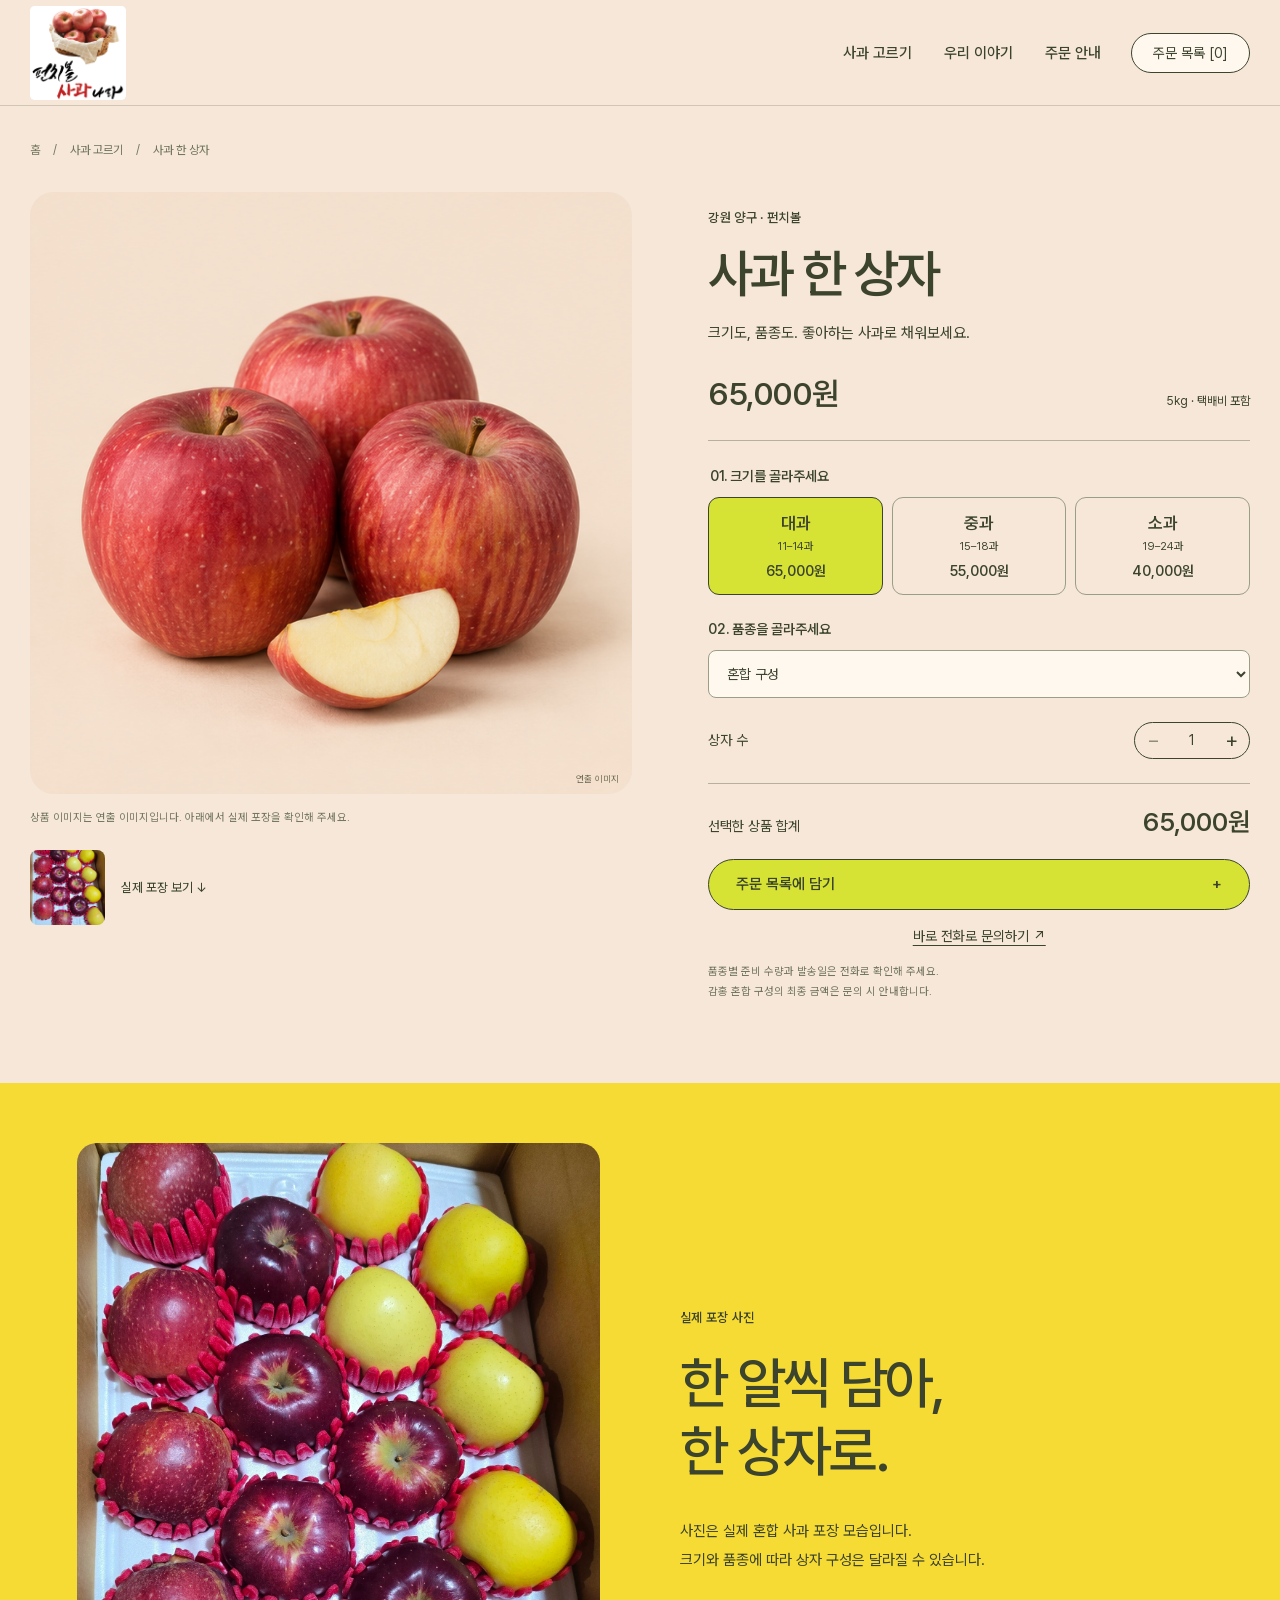
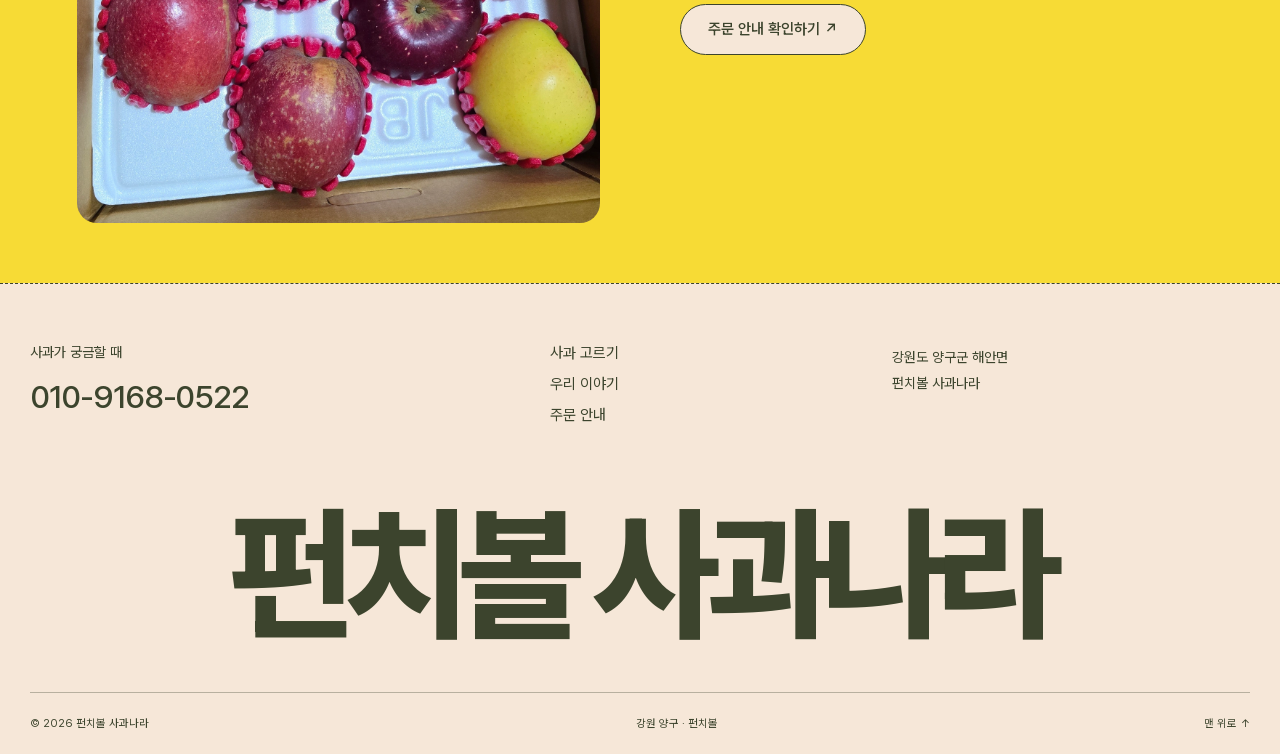
==== product.html @ c26ed7f4 "Build ApplePunch storefront and configure GitHub Pages" ====
<!doctype html><html lang="ko"><head><meta charset="utf-8"><meta name="viewport" content="width=device-width,initial-scale=1"><meta name="theme-color" content="#f6e7d8"><meta name="description" content="강원 양구 펀치볼 사과나라. 취향대로 고르는 사과 한 상자. 크기와 품종을 고르고 전화로 주문 문의하세요."><title>사과 한 상자 고르기 — 펀치볼 사과나라</title><link rel="preload" href="assets/PretendardVariable.woff2" as="font" type="font/woff2" crossorigin><link rel="stylesheet" href="styles.css"><script src="app.js" defer></script></head><body class="product-page" id="top"><a class="skip-link" href="#main">본문으로 이동</a><header class="site-header"><a class="brand" href="index.html" aria-label="펀치볼 사과나라 홈"><span class="brand-crop"><img src="assets/brand-logo.png" alt="펀치볼 사과나라" width="198" height="194"></span></a><nav aria-label="주 메뉴"><a href="index.html#products">사과 고르기</a><a href="index.html#story">우리 이야기</a><a href="index.html#faq">주문 안내</a></nav><button class="basket-button" data-open-cart>주문 목록 <span data-cart-count>[0]</span></button><button class="menu-button" aria-label="메뉴 열기" aria-expanded="false" aria-controls="mobile-nav">메뉴</button></header><nav class="mobile-nav" id="mobile-nav" aria-label="모바일 메뉴" hidden><a href="index.html#products">사과 고르기</a><a href="index.html#story">우리 이야기</a><a href="index.html#faq">주문 안내</a></nav><main id="main"><div class="breadcrumb"><a href="index.html">홈</a><span>/</span><a href="index.html#products">사과 고르기</a><span>/</span><span>사과 한 상자</span></div><section class="product-detail"><div class="detail-media"><div class="detail-visual"><div class="apple-sprite large" data-detail-sprite></div><span class="image-note">연출 이미지</span></div><p>상품 이미지는 연출 이미지입니다. 아래에서 실제 포장을 확인해 주세요.</p><a class="pack-preview" href="#packing"><img src="assets/real-apple-box.webp" alt="실제 포장 보기" width="1440" height="2560"><span>실제 포장 보기 ↓</span></a></div><div class="detail-copy"><p class="eyebrow">강원 양구 · 펀치볼</p><h1>사과 한 상자</h1><p class="detail-subtitle">크기도, 품종도. 좋아하는 사과로 채워보세요.</p><div class="detail-price"><strong data-product-price>65,000원</strong><span>5kg · 택배비 포함</span></div><form id="product-form"><fieldset><legend>01. 크기를 골라주세요</legend><div class="size-options"><label class="size-option"><input type="radio" name="size" value="large" checked><span><strong>대과</strong><small>11–14과</small><b>65,000원</b></span></label><label class="size-option"><input type="radio" name="size" value="medium" ><span><strong>중과</strong><small>15–18과</small><b>55,000원</b></span></label><label class="size-option"><input type="radio" name="size" value="small" ><span><strong>소과</strong><small>19–24과</small><b>40,000원</b></span></label></div></fieldset><label class="select-label" for="variety">02. 품종을 골라주세요</label><select id="variety" name="variety"><option value="혼합">혼합 구성</option><option value="부사">부사</option><option value="엔부">엔부</option><option value="시나노골드">시나노골드</option><option value="이지플">이지플</option><option value="감홍">감홍 (+10,000원)</option></select><div class="quantity-line"><label for="quantity">상자 수</label><div class="quantity-control"><button type="button" data-quantity="-1" aria-label="한 상자 줄이기">−</button><input id="quantity" name="quantity" type="number" min="1" max="99" value="1" inputmode="numeric"><button type="button" data-quantity="1" aria-label="한 상자 늘리기">+</button></div></div><div class="selection-total"><span>선택한 상품 합계</span><strong data-selection-total>65,000원</strong></div><button class="pill primary add-button" type="submit">주문 목록에 담기 <span aria-hidden="true">+</span></button><a class="direct-call" href="tel:01091680522">바로 전화로 문의하기 ↗</a><p class="detail-notice">품종별 준비 수량과 발송일은 전화로 확인해 주세요.<br>감홍 혼합 구성의 최종 금액은 문의 시 안내합니다.</p></form></div></section><section class="packing-section" id="packing"><img src="assets/real-apple-box.webp" alt="완충재로 개별 포장된 실제 사과 혼합 상자" loading="lazy" width="1440" height="2560"><div><p class="eyebrow">실제 포장 사진</p><h2>한 알씩 담아,<br>한 상자로.</h2><p>사진은 실제 혼합 사과 포장 모습입니다.<br>크기와 품종에 따라 상자 구성은 달라질 수 있습니다.</p><a class="pill cream" href="index.html#faq">주문 안내 확인하기 ↗</a></div></section></main><footer class="footer"><div class="footer-top"><div><p class="footer-label">사과가 궁금할 때</p><a class="footer-phone" href="tel:01091680522">010-9168-0522</a></div><div class="footer-links"><a href="index.html#products">사과 고르기</a><a href="index.html#story">우리 이야기</a><a href="index.html#faq">주문 안내</a></div><div class="footer-location">강원도 양구군 해안면<br>펀치볼 사과나라</div></div><div class="footer-wordmark" aria-hidden="true">펀치볼 사과나라</div><div class="footer-bottom"><span>© 2026 펀치볼 사과나라</span><span>강원 양구 · 펀치볼</span><a href="#top">맨 위로 ↑</a></div></footer><dialog class="cart-dialog" aria-labelledby="cart-title"><div class="cart-shell"><div class="cart-heading"><h2 id="cart-title">고른 사과</h2><button class="icon-button" data-close-cart aria-label="주문 목록 닫기">×</button></div><p class="cart-intro">원하는 구성을 담고, 전화로 문의해 주세요.</p><div class="cart-items" data-cart-items></div><div class="cart-bottom"><div class="cart-total"><span>상품 합계</span><strong data-cart-total>0원</strong></div><p class="cart-shipping">5kg 한 상자 기준 · 택배비 포함</p><button class="pill secondary" data-copy-order>선택한 구성 복사</button><a class="pill primary" href="tel:01091680522">전화로 주문 문의</a><p class="cart-disclaimer">결제 전 주문 구성과 발송일을 전화로 확인해 주세요.</p></div></div></dialog><div class="toast" role="status" aria-live="polite"></div></body></html>
---- styles.css ----
@font-face{font-family:Pretendard;src:url("assets/PretendardVariable.woff2") format("woff2");font-weight:100 900;font-display:swap}
:root{--cream:#f6e7d8;--paper:#fff8ef;--ink:#3c442d;--lime:#d6e334;--yellow:#f7db35;--red:#b92f25;--line:#a5a08b;--edge:30px}
*{box-sizing:border-box}html{scroll-behavior:smooth;scroll-padding-top:120px}body{margin:0;background:var(--cream);color:var(--ink);font-family:Pretendard,sans-serif;-webkit-font-smoothing:antialiased}body:has(dialog[open]){overflow:hidden}a{color:inherit;text-decoration:none}button,input,select{font:inherit;color:inherit}button,a,input,select,summary{-webkit-tap-highlight-color:transparent}button{cursor:pointer}button:disabled{cursor:default;opacity:.55}img{max-width:100%;display:block}button{background:none}h1,h2,h3,p{margin:0}a:focus-visible,button:focus-visible,summary:focus-visible,input:focus-visible,select:focus-visible{outline:3px solid var(--red);outline-offset:5px}section[id],div[id]{scroll-margin-top:110px}::selection{background:var(--lime);color:var(--ink)}.skip-link{position:fixed;top:-100px;left:20px;background:var(--cream);padding:14px;z-index:100}.skip-link:focus{top:10px}
.site-header{position:fixed;inset:0 0 auto;z-index:30;height:106px;padding:6px var(--edge);display:flex;gap:30px;align-items:center;transition:background .25s,color .25s,border-color .25s;color:var(--paper);border-bottom:1px solid transparent}.site-header.scrolled,.product-page .site-header{background:var(--cream);color:var(--ink);border-bottom-color:#3c442d33}.brand{display:block;flex-shrink:0;width:96px;height:94px;overflow:hidden;background:white;border-radius:5px}.brand-crop{position:relative;display:block;width:99px;height:97px;transform:scale(.97);transform-origin:top left;overflow:hidden}.brand-crop img{position:absolute;width:99px;height:97px;max-width:none;left:0;top:0}.site-header nav{display:flex;gap:32px;margin-left:auto;font-size:15px;font-weight:500}.site-header nav a{padding:12px 0}.site-header nav a:hover{text-decoration:underline;text-underline-offset:6px}.basket-button{border:1px solid currentColor;border-radius:40px;background:var(--paper);color:var(--ink);padding:11px 21px;font-size:14px;white-space:nowrap}.basket-button:hover{background:var(--lime)}.menu-button{display:none}.mobile-nav[hidden]{display:none}.mobile-nav{position:fixed;z-index:29;top:82px;left:0;right:0;background:var(--cream);padding:22px 20px;border-bottom:1px solid var(--ink)}.mobile-nav a{display:block;padding:13px 0;font-size:18px}
.hero{height:100svh;min-height:720px;max-height:1200px;position:relative;isolation:isolate;background:#47382b;color:var(--paper)}.hero-image{position:absolute;inset:0;width:100%;height:100%;object-fit:cover;object-position:center}.hero-shade{position:absolute;inset:0;background:linear-gradient(90deg,rgba(0,0,0,.24),transparent 70%),linear-gradient(0deg,rgba(0,0,0,.40),transparent 65%)}.hero-content{position:absolute;left:var(--edge);bottom:75px;width:min(760px,calc(100% - 60px))}.hero h1{font-size:clamp(48px,5.15vw,82px);font-weight:500;letter-spacing:-.055em;line-height:1.17;margin-bottom:32px}.pill{display:flex;align-items:center;justify-content:center;gap:30px;min-height:51px;padding:14px 27px;border:1px solid var(--ink);border-radius:100px;font-size:15px;font-weight:550;line-height:1.4;transition:background .18s,transform .18s}.pill span{margin-left:auto}.pill:hover{transform:translateY(-2px)}.primary{background:var(--lime);color:var(--ink)}.primary:hover{background:#e5ed75}.cream{background:var(--cream);color:var(--ink)}.cream:hover{background:var(--paper)}.secondary{background:transparent}.hero-button{max-width:350px}.scroll-cue{position:absolute;right:32px;bottom:55px;font-size:10px;letter-spacing:.14em;display:grid;gap:12px;text-align:center}.scroll-cue span{font-size:23px}.image-note{position:absolute;right:12px;bottom:10px;font-size:9px;letter-spacing:.03em;opacity:.7}.hero>.image-note{right:30px;bottom:15px}
.origin-band{padding:36px var(--edge);border-bottom:1px dashed var(--ink)}.origin-band p{border-radius:60px;background:var(--paper);text-align:center;min-height:36px;padding:9px 20px;font-size:14px;font-weight:500;display:flex;gap:30px;justify-content:center}.band-divider{color:#969b81}
.feature-section{background:var(--yellow);display:grid;grid-template-columns:1fr 1fr;gap:45px;padding:36px var(--edge);align-items:center;border-bottom:1px dashed var(--ink)}.feature-copy{text-align:center;padding:60px 12px}.eyebrow{font-size:13px;font-weight:550;letter-spacing:.025em;margin-bottom:25px}.feature-copy h2{font-size:clamp(38px,4.7vw,76px);font-weight:500;line-height:1.18;letter-spacing:-.065em;margin-bottom:27px}.feature-copy>p:not(.eyebrow){font-size:16px;line-height:1.8;margin-bottom:28px}.feature-copy .pill{display:inline-flex;min-width:210px}.feature-visual{position:relative;display:block;aspect-ratio:1/1;border:1px dashed var(--ink);border-radius:24px;overflow:hidden;background:#f3e1cd}.apple-sprite{width:100%;height:100%;background-image:url("assets/apple-products.png");background-size:300% 100%;background-repeat:no-repeat}.apple-sprite.large{background-position:left center}.apple-sprite.medium{background-position:center}.apple-sprite.small{background-position:right center}.feature-sticker{position:absolute;top:29px;right:27px;display:grid;place-content:center;border:1px solid var(--ink);border-radius:50%;width:104px;height:104px;font-size:18px;line-height:1.3;text-align:center;background:var(--cream);transform:rotate(12deg)}
.statement{padding:125px 8vw 100px}.statement>.eyebrow{text-align:center;margin-bottom:76px}.statement h2{font-size:clamp(48px,7vw,110px);font-weight:450;letter-spacing:-.065em;line-height:1.3}.statement h2 span{display:block}.statement h2 span:last-child{text-align:right}.statement-notes{display:flex;justify-content:space-evenly;gap:60px;max-width:900px;margin:100px auto 0}.statement-notes p{font-size:16px;line-height:1.8}.statement-notes strong{display:block;font-size:18px;font-weight:600;margin-bottom:12px}
.products-section{padding:30px var(--edge) 80px}.section-intro{text-align:center;margin-bottom:68px}.section-intro h2{font-size:clamp(90px,17vw,280px);letter-spacing:-.085em;font-weight:800;line-height:1.15}.section-intro p{font-size:clamp(20px,3vw,42px);letter-spacing:-.05em;font-weight:450;margin-top:18px}.product-grid{display:grid;grid-template-columns:repeat(3,minmax(0,1fr));gap:28px}.product-image{display:block;position:relative;aspect-ratio:1;border-radius:24px;overflow:hidden;background:#f3e1cd}.product-image .apple-sprite{transition:transform .6s cubic-bezier(.2,.7,.2,1)}.product-image:hover .apple-sprite{transform:scale(1.055)}.product-image-label{position:absolute;top:19px;left:20px;right:20px;display:flex;align-items:center;justify-content:space-between;gap:12px;font-size:14px}.product-image-label>span{border:1px solid var(--ink);border-radius:50%;padding:7px 17px;font-size:12px}.product-image-label strong{font-weight:550}.product-title{display:flex;align-items:center;justify-content:space-between;margin:23px 0 12px;gap:12px}.product-title h3{font-size:28px;font-weight:550;letter-spacing:-.04em}.product-title>span{font-size:14px;white-space:nowrap}.product-description{font-size:15px;margin-bottom:24px;line-height:1.6}.product-footnote{display:flex;justify-content:space-between;gap:20px;font-size:13px;margin-top:35px;padding-top:24px;border-top:1px dashed #3c442d55;line-height:1.7}
.story-section{display:grid;grid-template-columns:1fr 1fr;background:var(--ink);color:var(--cream);min-height:740px}.story-photo{position:relative;min-height:740px;overflow:hidden}.story-photo img{position:absolute;width:100%;height:100%;object-fit:cover;object-position:center}.photo-tag{position:absolute;left:24px;bottom:24px;border-radius:30px;background:var(--paper);color:var(--ink);padding:8px 15px;font-size:11px}.story-copy{padding:70px 5.3vw;display:flex;flex-direction:column;justify-content:center;align-items:flex-start}.story-copy h2,.packing-section h2{font-size:clamp(38px,4.4vw,68px);font-weight:500;line-height:1.2;letter-spacing:-.055em;margin-bottom:32px}.story-copy>p:not(.eyebrow){font-size:16px;line-height:1.85;margin-bottom:23px}.story-copy .pill{margin-top:18px;min-width:260px}
.faq-section{padding:100px 5vw 110px;display:grid;grid-template-columns:1fr 1.3fr;gap:90px}.faq-section h2{font-size:60px;line-height:1.2;font-weight:500;letter-spacing:-.05em;margin-bottom:30px}.text-link{font-size:19px;border-bottom:1px solid;padding-bottom:5px}.faq-list{border-top:1px solid var(--ink)}details{border-bottom:1px solid #3c442d55}summary{cursor:pointer;list-style:none;padding:27px 36px 27px 0;font-size:19px;position:relative;line-height:1.5}summary::-webkit-details-marker{display:none}summary::after{content:"+";position:absolute;right:4px;top:24px;font-size:26px;font-weight:350}details[open] summary::after{content:"−"}details p{font-size:15px;line-height:1.9;max-width:560px;padding:0 35px 27px 0;color:#5f644f}
.footer{border-top:1px dashed var(--ink);padding:60px var(--edge) 0}.footer-top{display:grid;grid-template-columns:1.3fr .8fr 1fr;gap:55px;margin-bottom:70px}.footer-label{font-size:14px;margin-bottom:18px}.footer-phone{font-size:32px;font-weight:500;letter-spacing:-.04em}.footer-links{display:grid;gap:13px;font-size:15px}.footer-location{font-size:14px;line-height:1.9}.footer-wordmark{font-size:clamp(60px,11.4vw,180px);font-weight:800;line-height:1.1;letter-spacing:-.08em;white-space:nowrap;text-align:center;padding-bottom:38px}.footer-bottom{border-top:1px solid #3c442d55;padding:24px 0;display:flex;justify-content:space-between;gap:20px;font-size:11px}
.breadcrumb{margin:143px var(--edge) 0;display:flex;gap:13px;font-size:12px;color:#73775f}.product-detail{display:grid;grid-template-columns:minmax(0,1fr) minmax(0,.9fr);gap:6vw;padding:35px var(--edge) 80px}.detail-visual{position:relative;aspect-ratio:1;border-radius:24px;overflow:hidden}.detail-media>p{font-size:11px;color:#747861;line-height:1.6;margin:15px 0}.pack-preview{display:flex;align-items:center;gap:16px;font-size:13px;margin-top:24px}.pack-preview img{width:75px;height:75px;object-fit:cover;border-radius:8px}.detail-copy{padding-top:18px;max-width:620px}.detail-copy>.eyebrow{margin-bottom:18px}.detail-copy h1{font-size:52px;line-height:1.2;letter-spacing:-.06em;font-weight:550}.detail-subtitle{font-size:15px;margin-top:16px;line-height:1.7}.detail-price{display:flex;align-items:baseline;justify-content:space-between;gap:15px;padding:28px 0 27px;margin-bottom:27px;border-bottom:1px solid #3c442d55}.detail-price strong{font-size:32px;font-weight:550;letter-spacing:-.04em}.detail-price span{font-size:12px}fieldset{padding:0;border:0;margin:0 0 26px}legend,.select-label{display:block;font-size:14px;font-weight:550;margin-bottom:13px}.size-options{display:grid;grid-template-columns:repeat(3,1fr);gap:9px}.size-option{position:relative;cursor:pointer}.size-option input{position:absolute;inset:0;opacity:0;width:100%;height:100%;margin:0;cursor:pointer}.size-option>span{display:flex;flex-direction:column;align-items:center;gap:7px;padding:15px 4px;border:1px solid #9b9e87;border-radius:11px}.size-option input:checked+span{background:var(--lime);border-color:var(--ink)}.size-option input:focus-visible+span{outline:3px solid var(--red);outline-offset:3px}.size-option strong{font-size:17px;font-weight:550}.size-option small{font-size:11px}.size-option b{font-size:14px;font-weight:550;margin-top:3px}select{width:100%;background:var(--paper);border:1px solid #9b9e87;border-radius:8px;min-height:48px;padding:10px 14px;font-size:14px}.quantity-line{display:flex;align-items:center;justify-content:space-between;margin:24px 0;font-size:14px}.quantity-control{display:flex;align-items:center;border:1px solid var(--ink);border-radius:40px;overflow:hidden}.quantity-control button{width:36px;height:35px;border:0;font-size:20px}.quantity-control input{width:42px;background:none;text-align:center;border:0;font-size:14px;appearance:textfield;-moz-appearance:textfield}.quantity-control input::-webkit-inner-spin-button{appearance:none}.selection-total{display:flex;justify-content:space-between;align-items:baseline;font-size:14px;border-top:1px solid #3c442d55;padding:22px 0}.selection-total strong{font-size:26px;font-weight:550}.add-button{width:100%}.direct-call{display:block;text-align:center;font-size:14px;padding:18px 0;text-decoration:underline;text-underline-offset:4px}.detail-notice{font-size:11px;color:#72755f;line-height:1.85}.packing-section{display:grid;grid-template-columns:1fr 1fr;background:var(--yellow);gap:80px;align-items:center;padding:60px 6vw}.packing-section img{max-height:680px;width:100%;object-fit:cover;border-radius:20px}.packing-section p:not(.eyebrow){font-size:15px;line-height:1.9;margin-bottom:30px}.packing-section .pill{display:inline-flex}
.cart-dialog{position:fixed;inset:0 0 0 auto;max-width:min(510px,100%);width:510px;max-height:100dvh;height:100dvh;margin:0;border:0;border-left:1px solid var(--ink);padding:0;background:var(--cream);color:var(--ink)}.cart-dialog::backdrop{background:#151b1a88}.cart-shell{display:flex;flex-direction:column;height:100%;padding:27px}.cart-heading{display:flex;align-items:center;justify-content:space-between;gap:20px}.cart-heading h2{font-size:30px;font-weight:550;letter-spacing:-.04em}.icon-button{border:1px solid var(--ink);border-radius:50%;height:35px;width:35px;font-size:27px;line-height:1}.cart-intro{font-size:13px;line-height:1.7;margin-top:18px}.cart-items{flex:1;overflow:auto;margin:23px -5px 0;padding:0 5px}.empty-cart{padding:55px 10px;text-align:center;line-height:1.9;font-size:16px}.empty-cart a{display:inline-block;margin-top:18px;text-decoration:underline;text-underline-offset:5px}.cart-item{border-top:1px solid #3c442d44;padding:22px 0;display:grid;grid-template-columns:74px 1fr;gap:18px}.cart-item .apple-sprite{height:74px;border-radius:8px}.cart-item-title{display:flex;justify-content:space-between;gap:14px;align-items:start;font-size:17px;font-weight:550}.remove-item{border:0;font-size:12px;text-decoration:underline;padding:3px 0}.cart-item-copy p{font-size:12px;margin-top:9px}.cart-item-controls{display:flex;justify-content:space-between;align-items:center;gap:15px;margin-top:13px}.cart-item-controls strong{font-size:15px;font-weight:550}.cart-bottom{border-top:1px solid var(--ink);padding-top:22px}.cart-total{display:flex;align-items:center;justify-content:space-between;font-size:15px}.cart-total strong{font-size:26px;font-weight:550}.cart-shipping{font-size:11px;margin:12px 0 21px}.cart-bottom .pill{width:100%;margin-top:10px}.cart-disclaimer{font-size:11px;line-height:1.7;margin-top:17px;color:#6c705c}.toast{position:fixed;bottom:28px;left:50%;transform:translate(-50%,20px);background:var(--ink);color:var(--paper);border:1px solid var(--cream);padding:15px 23px;border-radius:60px;font-size:14px;opacity:0;pointer-events:none;z-index:80;transition:opacity .2s,transform .2s;max-width:calc(100% - 30px);text-align:center}.toast.visible{opacity:1;transform:translate(-50%,0)}
@media(min-width:1700px){.feature-section{gap:75px}.feature-visual{max-height:850px}.statement{padding-left:12vw;padding-right:12vw}.product-detail{gap:8vw;padding-left:5vw;padding-right:5vw}.detail-copy{padding-top:4vw}}
@media(max-width:1000px){.site-header nav{gap:20px;font-size:13px}.feature-section{gap:20px}.feature-copy{padding:35px 0}.feature-copy>p:not(.eyebrow){font-size:14px}.feature-sticker{width:80px;height:80px;font-size:15px;top:20px;right:20px}.statement{padding:90px 5vw}.statement-notes{margin-top:65px}.product-grid{gap:17px}.product-image-label{left:12px;right:12px;font-size:12px;top:14px}.product-image-label>span{font-size:10px;padding:5px 10px}.product-title h3{font-size:23px}.product-title>span{font-size:12px}.story-photo{min-height:650px}.story-section{min-height:650px}.story-copy{padding:50px 30px}.story-copy>p:not(.eyebrow){font-size:14px}.story-copy .pill{min-width:0;gap:15px;padding:13px 21px}.faq-section{gap:40px;padding:75px 30px}.faq-section h2{font-size:48px}.footer-phone{font-size:25px}.product-detail{gap:35px}.detail-copy h1{font-size:39px}.detail-price{display:block}.detail-price span{display:block;margin-top:10px}.size-options{gap:6px}.size-option b{font-size:12px}.packing-section{gap:40px}}
@media(max-width:700px){:root{--edge:18px}html{scroll-padding-top:95px}.site-header{height:82px;padding:5px 18px;gap:12px}.brand{width:72px;height:70px}.brand-crop{transform:scale(.728)}.site-header nav{display:none}.basket-button{margin-left:auto;padding:9px 13px;font-size:12px}.menu-button{display:block;border:1px solid currentColor;border-radius:40px;padding:9px 13px;color:inherit;font-size:12px}.hero{height:92svh;min-height:650px;max-height:900px}.hero-image{object-position:63% center}.hero-shade{background:linear-gradient(0deg,#17130ab0,transparent 85%)}.hero-content{left:20px;bottom:74px;width:calc(100% - 40px)}.hero h1{font-size:clamp(38px,8.7vw,58px);line-height:1.25;letter-spacing:-.055em;margin-bottom:26px}.hero-button{max-width:none;min-height:48px;font-size:14px}.scroll-cue{right:20px;bottom:17px;display:flex;gap:10px;align-items:center;font-size:8px}.scroll-cue span{font-size:16px}.hero>.image-note{left:20px;right:auto;bottom:20px;font-size:8px}.origin-band{padding:23px 14px}.origin-band p{font-size:11px;gap:10px;padding:10px 8px}.feature-section{display:flex;flex-direction:column;gap:0;padding:14px 18px 22px}.feature-copy{padding:37px 0 32px}.eyebrow{font-size:11px;margin-bottom:20px}.feature-copy h2{font-size:43px;margin-bottom:20px}.feature-copy>p:not(.eyebrow){font-size:13px;line-height:1.9;margin-bottom:22px}.feature-copy .pill{min-width:205px;min-height:45px;font-size:13px}.feature-visual{width:100%;aspect-ratio:1.12;border-radius:18px}.feature-sticker{width:77px;height:77px;font-size:14px;right:17px;top:17px}.statement{padding:70px 22px 53px}.statement>.eyebrow{margin-bottom:45px}.statement h2{font-size:clamp(33px,8vw,54px);line-height:1.6;letter-spacing:-.06em}.statement-notes{gap:24px;margin-top:48px;justify-content:space-between}.statement-notes p{font-size:12px;line-height:1.8}.statement-notes strong{font-size:14px;margin-bottom:8px}.products-section{padding:20px 18px 47px}.section-intro{margin-bottom:32px}.section-intro h2{font-size:27vw;letter-spacing:-.08em}.section-intro p{font-size:19px;margin-top:13px}.product-grid{display:flex;overflow-x:auto;scroll-snap-type:x mandatory;gap:16px;padding-bottom:20px;scrollbar-width:thin;scrollbar-color:var(--ink) transparent}.product-card{width:84%;min-width:84%;scroll-snap-align:start}.product-image{border-radius:18px}.product-image-label{font-size:13px;top:17px;left:16px;right:16px}.product-image-label>span{font-size:11px}.product-title{margin-top:18px}.product-title h3{font-size:25px}.product-title>span{font-size:13px}.product-description{font-size:13px;margin-bottom:18px}.product-card>.pill{min-height:45px;font-size:13px}.product-footnote{display:block;font-size:11px;padding-top:18px;margin-top:17px}.product-footnote span{display:block;margin-top:5px}.story-section{display:block;min-height:0}.story-photo{height:490px;min-height:0}.story-photo img{object-position:center 45%}.photo-tag{left:18px;bottom:18px;font-size:10px}.story-copy{padding:45px 25px 50px}.story-copy h2{font-size:40px;margin-bottom:24px}.story-copy>p:not(.eyebrow){font-size:14px;line-height:1.85;margin-bottom:18px}.story-copy .pill{min-width:250px;font-size:13px;min-height:46px;margin-top:12px}.faq-section{display:block;padding:55px 22px 60px}.faq-section h2{font-size:40px;margin-bottom:23px}.text-link{font-size:17px}.faq-list{margin-top:42px}summary{font-size:16px;padding:23px 30px 23px 0}summary::after{font-size:22px;top:20px}details p{font-size:13px;line-height:1.85;padding-bottom:23px}.footer{padding:37px 20px 0}.footer-top{grid-template-columns:1fr 1fr;gap:30px;margin-bottom:45px}.footer-top>div:first-child{grid-column:1/-1}.footer-label{font-size:12px;margin-bottom:12px}.footer-phone{font-size:30px}.footer-links{font-size:12px;gap:12px}.footer-location{font-size:12px}.footer-wordmark{font-size:10.5vw;padding-bottom:25px}.footer-bottom{font-size:9px;padding:20px 0;gap:12px}.footer-bottom>span:nth-child(2){display:none}.breadcrumb{margin-top:108px;font-size:10px;gap:10px}.product-detail{display:block;padding:25px 18px 45px}.detail-visual{border-radius:18px}.detail-media>p{font-size:10px;margin:12px 0}.pack-preview{margin-top:16px;font-size:12px}.pack-preview img{height:58px;width:58px}.detail-copy{padding-top:36px;max-width:none}.detail-copy h1{font-size:38px}.detail-subtitle{font-size:13px;margin-top:13px}.detail-price{display:flex;align-items:center;padding:24px 0;margin-bottom:24px}.detail-price strong{font-size:28px}.detail-price span{font-size:11px;margin-top:0}legend,.select-label{font-size:13px}.size-options{gap:8px}.size-option strong{font-size:16px}.size-option small{font-size:11px}.size-option b{font-size:13px}.quantity-line{font-size:13px}.selection-total{font-size:13px}.selection-total strong{font-size:24px}.add-button{min-height:51px}.direct-call{font-size:13px}.detail-notice{font-size:11px}.packing-section{display:block;padding:25px 18px 42px}.packing-section img{height:480px;border-radius:15px;margin-bottom:32px}.packing-section h2{font-size:38px;margin-bottom:23px}.packing-section p:not(.eyebrow){font-size:13px;margin-bottom:23px}.packing-section .pill{font-size:13px;min-height:45px}.cart-shell{padding:22px}.cart-heading h2{font-size:26px}.cart-intro{font-size:12px}.cart-item{gap:12px;grid-template-columns:65px 1fr}.cart-item .apple-sprite{height:65px}.cart-item-title{font-size:15px}.cart-bottom{padding-top:18px}.cart-total strong{font-size:24px}.cart-disclaimer{font-size:10px}.toast{font-size:12px;bottom:20px}}
@media(prefers-reduced-motion:reduce){html{scroll-behavior:auto}*,*::before,*::after{transition:none!important;animation:none!important}}
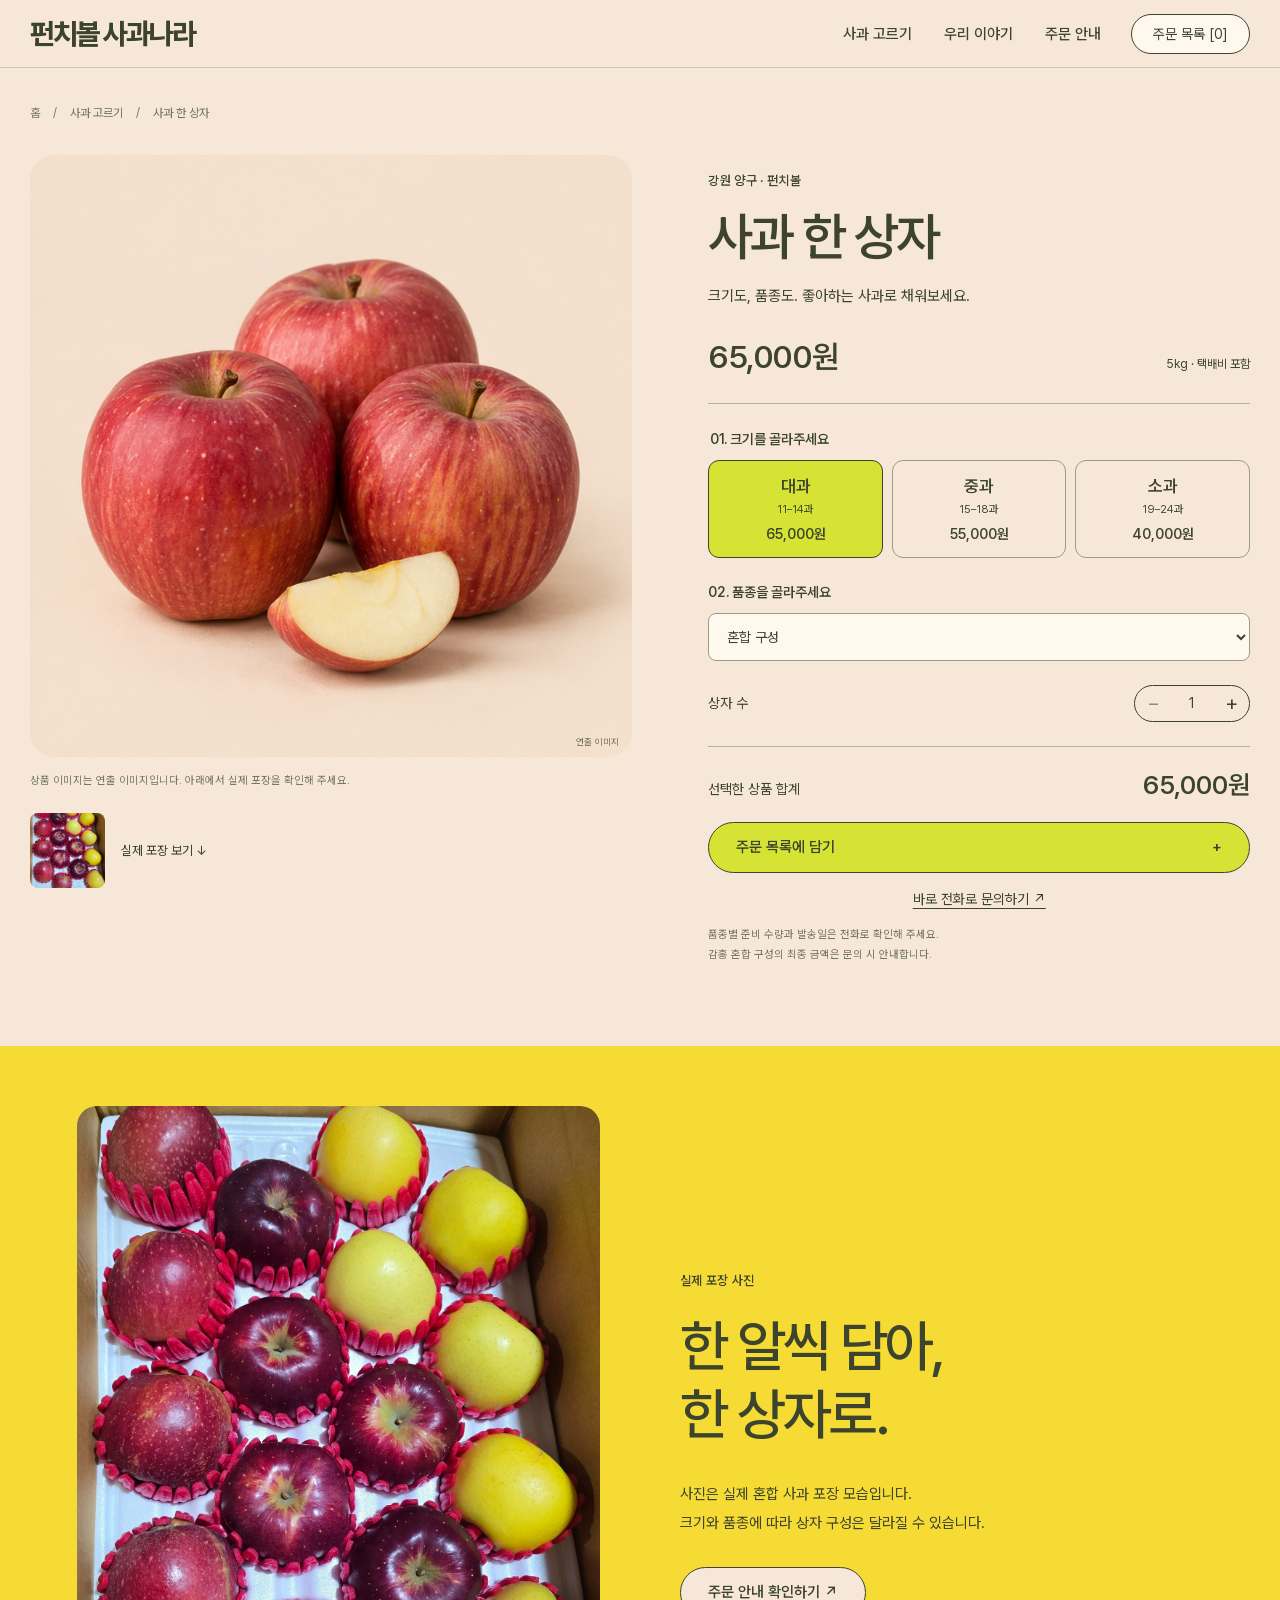
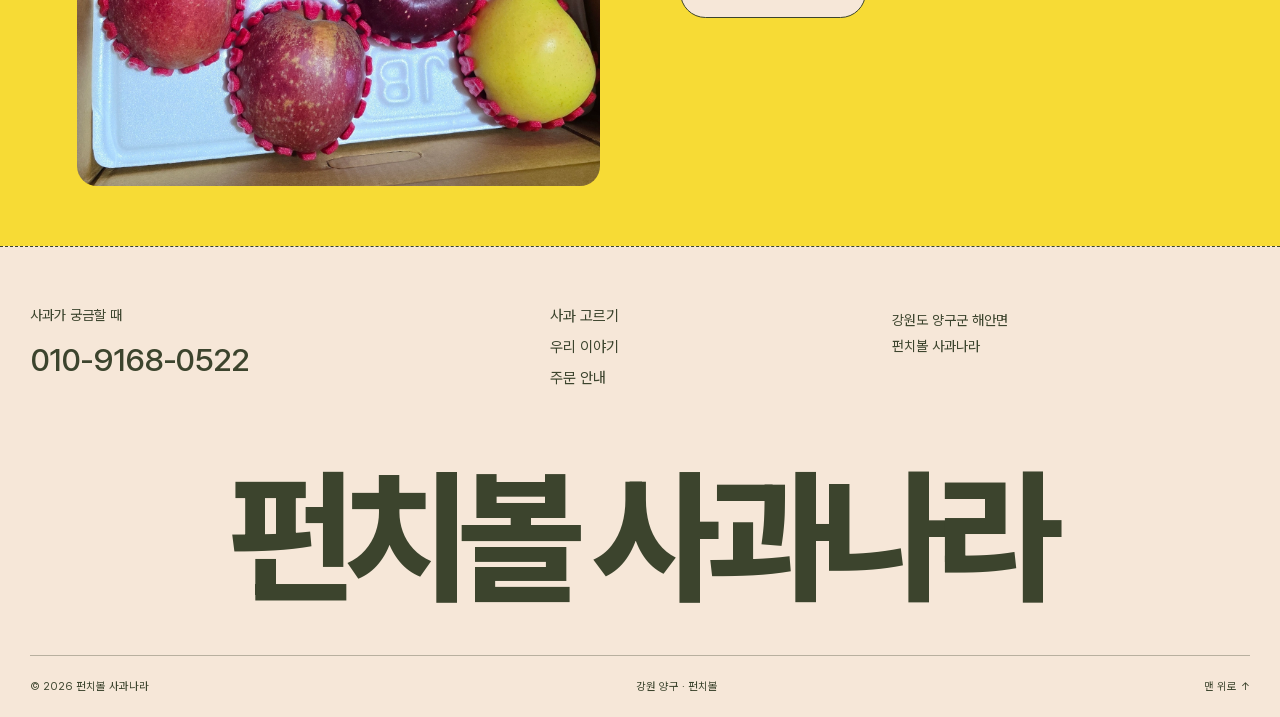
==== commit e222178b: "Refine Graza-style layout and add accessible cultivar descriptions" ====
--- a/product.html
+++ b/product.html
@@ -1 +1 @@
-<!doctype html><html lang="ko"><head><meta charset="utf-8"><meta name="viewport" content="width=device-width,initial-scale=1"><meta name="theme-color" content="#f6e7d8"><meta name="description" content="강원 양구 펀치볼 사과나라. 취향대로 고르는 사과 한 상자. 크기와 품종을 고르고 전화로 주문 문의하세요."><title>사과 한 상자 고르기 — 펀치볼 사과나라</title><link rel="preload" href="assets/PretendardVariable.woff2" as="font" type="font/woff2" crossorigin><link rel="stylesheet" href="styles.css"><script src="app.js" defer></script></head><body class="product-page" id="top"><a class="skip-link" href="#main">본문으로 이동</a><header class="site-header"><a class="brand" href="index.html" aria-label="펀치볼 사과나라 홈"><span class="brand-crop"><img src="assets/brand-logo.png" alt="펀치볼 사과나라" width="198" height="194"></span></a><nav aria-label="주 메뉴"><a href="index.html#products">사과 고르기</a><a href="index.html#story">우리 이야기</a><a href="index.html#faq">주문 안내</a></nav><button class="basket-button" data-open-cart>주문 목록 <span data-cart-count>[0]</span></button><button class="menu-button" aria-label="메뉴 열기" aria-expanded="false" aria-controls="mobile-nav">메뉴</button></header><nav class="mobile-nav" id="mobile-nav" aria-label="모바일 메뉴" hidden><a href="index.html#products">사과 고르기</a><a href="index.html#story">우리 이야기</a><a href="index.html#faq">주문 안내</a></nav><main id="main"><div class="breadcrumb"><a href="index.html">홈</a><span>/</span><a href="index.html#products">사과 고르기</a><span>/</span><span>사과 한 상자</span></div><section class="product-detail"><div class="detail-media"><div class="detail-visual"><div class="apple-sprite large" data-detail-sprite></div><span class="image-note">연출 이미지</span></div><p>상품 이미지는 연출 이미지입니다. 아래에서 실제 포장을 확인해 주세요.</p><a class="pack-preview" href="#packing"><img src="assets/real-apple-box.webp" alt="실제 포장 보기" width="1440" height="2560"><span>실제 포장 보기 ↓</span></a></div><div class="detail-copy"><p class="eyebrow">강원 양구 · 펀치볼</p><h1>사과 한 상자</h1><p class="detail-subtitle">크기도, 품종도. 좋아하는 사과로 채워보세요.</p><div class="detail-price"><strong data-product-price>65,000원</strong><span>5kg · 택배비 포함</span></div><form id="product-form"><fieldset><legend>01. 크기를 골라주세요</legend><div class="size-options"><label class="size-option"><input type="radio" name="size" value="large" checked><span><strong>대과</strong><small>11–14과</small><b>65,000원</b></span></label><label class="size-option"><input type="radio" name="size" value="medium" ><span><strong>중과</strong><small>15–18과</small><b>55,000원</b></span></label><label class="size-option"><input type="radio" name="size" value="small" ><span><strong>소과</strong><small>19–24과</small><b>40,000원</b></span></label></div></fieldset><label class="select-label" for="variety">02. 품종을 골라주세요</label><select id="variety" name="variety"><option value="혼합">혼합 구성</option><option value="부사">부사</option><option value="엔부">엔부</option><option value="시나노골드">시나노골드</option><option value="이지플">이지플</option><option value="감홍">감홍 (+10,000원)</option></select><div class="quantity-line"><label for="quantity">상자 수</label><div class="quantity-control"><button type="button" data-quantity="-1" aria-label="한 상자 줄이기">−</button><input id="quantity" name="quantity" type="number" min="1" max="99" value="1" inputmode="numeric"><button type="button" data-quantity="1" aria-label="한 상자 늘리기">+</button></div></div><div class="selection-total"><span>선택한 상품 합계</span><strong data-selection-total>65,000원</strong></div><button class="pill primary add-button" type="submit">주문 목록에 담기 <span aria-hidden="true">+</span></button><a class="direct-call" href="tel:01091680522">바로 전화로 문의하기 ↗</a><p class="detail-notice">품종별 준비 수량과 발송일은 전화로 확인해 주세요.<br>감홍 혼합 구성의 최종 금액은 문의 시 안내합니다.</p></form></div></section><section class="packing-section" id="packing"><img src="assets/real-apple-box.webp" alt="완충재로 개별 포장된 실제 사과 혼합 상자" loading="lazy" width="1440" height="2560"><div><p class="eyebrow">실제 포장 사진</p><h2>한 알씩 담아,<br>한 상자로.</h2><p>사진은 실제 혼합 사과 포장 모습입니다.<br>크기와 품종에 따라 상자 구성은 달라질 수 있습니다.</p><a class="pill cream" href="index.html#faq">주문 안내 확인하기 ↗</a></div></section></main><footer class="footer"><div class="footer-top"><div><p class="footer-label">사과가 궁금할 때</p><a class="footer-phone" href="tel:01091680522">010-9168-0522</a></div><div class="footer-links"><a href="index.html#products">사과 고르기</a><a href="index.html#story">우리 이야기</a><a href="index.html#faq">주문 안내</a></div><div class="footer-location">강원도 양구군 해안면<br>펀치볼 사과나라</div></div><div class="footer-wordmark" aria-hidden="true">펀치볼 사과나라</div><div class="footer-bottom"><span>© 2026 펀치볼 사과나라</span><span>강원 양구 · 펀치볼</span><a href="#top">맨 위로 ↑</a></div></footer><dialog class="cart-dialog" aria-labelledby="cart-title"><div class="cart-shell"><div class="cart-heading"><h2 id="cart-title">고른 사과</h2><button class="icon-button" data-close-cart aria-label="주문 목록 닫기">×</button></div><p class="cart-intro">원하는 구성을 담고, 전화로 문의해 주세요.</p><div class="cart-items" data-cart-items></div><div class="cart-bottom"><div class="cart-total"><span>상품 합계</span><strong data-cart-total>0원</strong></div><p class="cart-shipping">5kg 한 상자 기준 · 택배비 포함</p><button class="pill secondary" data-copy-order>선택한 구성 복사</button><a class="pill primary" href="tel:01091680522">전화로 주문 문의</a><p class="cart-disclaimer">결제 전 주문 구성과 발송일을 전화로 확인해 주세요.</p></div></div></dialog><div class="toast" role="status" aria-live="polite"></div></body></html>
+<!doctype html><html lang="ko"><head><meta charset="utf-8"><meta name="viewport" content="width=device-width,initial-scale=1"><meta name="theme-color" content="#f6e7d8"><meta name="description" content="강원 양구 펀치볼 사과나라. 취향대로 고르는 사과 한 상자. 크기와 품종을 고르고 전화로 주문 문의하세요."><title>사과 한 상자 고르기 — 펀치볼 사과나라</title><link rel="preload" href="assets/PretendardVariable.woff2" as="font" type="font/woff2" crossorigin><link rel="stylesheet" href="styles.css"><script src="app.js" defer></script></head><body class="product-page" id="top"><a class="skip-link" href="#main">본문으로 이동</a><header class="site-header"><a class="brand" href="index.html" aria-label="펀치볼 사과나라 홈"><span class="brand-text">펀치볼 사과나라</span></a><nav aria-label="주 메뉴"><a href="index.html#products">사과 고르기</a><a href="index.html#story">우리 이야기</a><a href="index.html#faq">주문 안내</a></nav><button class="basket-button" data-open-cart>주문 목록 <span data-cart-count>[0]</span></button><button class="menu-button" aria-label="메뉴 열기" aria-expanded="false" aria-controls="mobile-nav">메뉴</button></header><nav class="mobile-nav" id="mobile-nav" aria-label="모바일 메뉴" hidden><a href="index.html#products">사과 고르기</a><a href="index.html#story">우리 이야기</a><a href="index.html#faq">주문 안내</a></nav><main id="main"><div class="breadcrumb"><a href="index.html">홈</a><span>/</span><a href="index.html#products">사과 고르기</a><span>/</span><span>사과 한 상자</span></div><section class="product-detail"><div class="detail-media"><div class="detail-visual"><div class="apple-sprite large" data-detail-sprite></div><span class="image-note">연출 이미지</span></div><p>상품 이미지는 연출 이미지입니다. 아래에서 실제 포장을 확인해 주세요.</p><a class="pack-preview" href="#packing"><img src="assets/real-apple-box.webp" alt="실제 포장 보기" width="1440" height="2560"><span>실제 포장 보기 ↓</span></a></div><div class="detail-copy"><p class="eyebrow">강원 양구 · 펀치볼</p><h1>사과 한 상자</h1><p class="detail-subtitle">크기도, 품종도. 좋아하는 사과로 채워보세요.</p><div class="detail-price"><strong data-product-price>65,000원</strong><span>5kg · 택배비 포함</span></div><form id="product-form"><fieldset><legend>01. 크기를 골라주세요</legend><div class="size-options"><label class="size-option"><input type="radio" name="size" value="large" checked><span><strong>대과</strong><small>11–14과</small><b>65,000원</b></span></label><label class="size-option"><input type="radio" name="size" value="medium" ><span><strong>중과</strong><small>15–18과</small><b>55,000원</b></span></label><label class="size-option"><input type="radio" name="size" value="small" ><span><strong>소과</strong><small>19–24과</small><b>40,000원</b></span></label></div></fieldset><label class="select-label" for="variety">02. 품종을 골라주세요</label><select id="variety" name="variety"><option value="혼합">혼합 구성</option><option value="부사">부사</option><option value="엔부">엔부</option><option value="시나노골드">시나노골드</option><option value="이지플">이지플</option><option value="감홍">감홍 (+10,000원)</option></select><div class="quantity-line"><label for="quantity">상자 수</label><div class="quantity-control"><button type="button" data-quantity="-1" aria-label="한 상자 줄이기">−</button><input id="quantity" name="quantity" type="number" min="1" max="99" value="1" inputmode="numeric"><button type="button" data-quantity="1" aria-label="한 상자 늘리기">+</button></div></div><div class="selection-total"><span>선택한 상품 합계</span><strong data-selection-total>65,000원</strong></div><button class="pill primary add-button" type="submit">주문 목록에 담기 <span aria-hidden="true">+</span></button><a class="direct-call" href="tel:01091680522">바로 전화로 문의하기 ↗</a><p class="detail-notice">품종별 준비 수량과 발송일은 전화로 확인해 주세요.<br>감홍 혼합 구성의 최종 금액은 문의 시 안내합니다.</p></form></div></section><section class="packing-section" id="packing"><img src="assets/real-apple-box.webp" alt="완충재로 개별 포장된 실제 사과 혼합 상자" loading="lazy" width="1440" height="2560"><div><p class="eyebrow">실제 포장 사진</p><h2>한 알씩 담아,<br>한 상자로.</h2><p>사진은 실제 혼합 사과 포장 모습입니다.<br>크기와 품종에 따라 상자 구성은 달라질 수 있습니다.</p><a class="pill cream" href="index.html#faq">주문 안내 확인하기 ↗</a></div></section></main><footer class="footer"><div class="footer-top"><div><p class="footer-label">사과가 궁금할 때</p><a class="footer-phone" href="tel:01091680522">010-9168-0522</a></div><div class="footer-links"><a href="index.html#products">사과 고르기</a><a href="index.html#story">우리 이야기</a><a href="index.html#faq">주문 안내</a></div><div class="footer-location">강원도 양구군 해안면<br>펀치볼 사과나라</div></div><div class="footer-wordmark" aria-hidden="true">펀치볼 사과나라</div><div class="footer-bottom"><span>© 2026 펀치볼 사과나라</span><span>강원 양구 · 펀치볼</span><a href="#top">맨 위로 ↑</a></div></footer><dialog class="cart-dialog" aria-labelledby="cart-title"><div class="cart-shell"><div class="cart-heading"><h2 id="cart-title">고른 사과</h2><button class="icon-button" data-close-cart aria-label="주문 목록 닫기">×</button></div><p class="cart-intro">원하는 구성을 담고, 전화로 문의해 주세요.</p><div class="cart-items" data-cart-items></div><div class="cart-bottom"><div class="cart-total"><span>상품 합계</span><strong data-cart-total>0원</strong></div><p class="cart-shipping">5kg 한 상자 기준 · 택배비 포함</p><button class="pill secondary" data-copy-order>선택한 구성 복사</button><a class="pill primary" href="tel:01091680522">전화로 주문 문의</a><p class="cart-disclaimer">결제 전 주문 구성과 발송일을 전화로 확인해 주세요.</p></div></div></dialog><div class="toast" role="status" aria-live="polite"></div></body></html>
--- a/styles.css
+++ b/styles.css
@@ -1,19 +1,63 @@
 @font-face{font-family:Pretendard;src:url("assets/PretendardVariable.woff2") format("woff2");font-weight:100 900;font-display:swap}
 :root{--cream:#f6e7d8;--paper:#fff8ef;--ink:#3c442d;--lime:#d6e334;--yellow:#f7db35;--red:#b92f25;--line:#a5a08b;--edge:30px}
-*{box-sizing:border-box}html{scroll-behavior:smooth;scroll-padding-top:120px}body{margin:0;background:var(--cream);color:var(--ink);font-family:Pretendard,sans-serif;-webkit-font-smoothing:antialiased}body:has(dialog[open]){overflow:hidden}a{color:inherit;text-decoration:none}button,input,select{font:inherit;color:inherit}button,a,input,select,summary{-webkit-tap-highlight-color:transparent}button{cursor:pointer}button:disabled{cursor:default;opacity:.55}img{max-width:100%;display:block}button{background:none}h1,h2,h3,p{margin:0}a:focus-visible,button:focus-visible,summary:focus-visible,input:focus-visible,select:focus-visible{outline:3px solid var(--red);outline-offset:5px}section[id],div[id]{scroll-margin-top:110px}::selection{background:var(--lime);color:var(--ink)}.skip-link{position:fixed;top:-100px;left:20px;background:var(--cream);padding:14px;z-index:100}.skip-link:focus{top:10px}
-.site-header{position:fixed;inset:0 0 auto;z-index:30;height:106px;padding:6px var(--edge);display:flex;gap:30px;align-items:center;transition:background .25s,color .25s,border-color .25s;color:var(--paper);border-bottom:1px solid transparent}.site-header.scrolled,.product-page .site-header{background:var(--cream);color:var(--ink);border-bottom-color:#3c442d33}.brand{display:block;flex-shrink:0;width:96px;height:94px;overflow:hidden;background:white;border-radius:5px}.brand-crop{position:relative;display:block;width:99px;height:97px;transform:scale(.97);transform-origin:top left;overflow:hidden}.brand-crop img{position:absolute;width:99px;height:97px;max-width:none;left:0;top:0}.site-header nav{display:flex;gap:32px;margin-left:auto;font-size:15px;font-weight:500}.site-header nav a{padding:12px 0}.site-header nav a:hover{text-decoration:underline;text-underline-offset:6px}.basket-button{border:1px solid currentColor;border-radius:40px;background:var(--paper);color:var(--ink);padding:11px 21px;font-size:14px;white-space:nowrap}.basket-button:hover{background:var(--lime)}.menu-button{display:none}.mobile-nav[hidden]{display:none}.mobile-nav{position:fixed;z-index:29;top:82px;left:0;right:0;background:var(--cream);padding:22px 20px;border-bottom:1px solid var(--ink)}.mobile-nav a{display:block;padding:13px 0;font-size:18px}
-.hero{height:100svh;min-height:720px;max-height:1200px;position:relative;isolation:isolate;background:#47382b;color:var(--paper)}.hero-image{position:absolute;inset:0;width:100%;height:100%;object-fit:cover;object-position:center}.hero-shade{position:absolute;inset:0;background:linear-gradient(90deg,rgba(0,0,0,.24),transparent 70%),linear-gradient(0deg,rgba(0,0,0,.40),transparent 65%)}.hero-content{position:absolute;left:var(--edge);bottom:75px;width:min(760px,calc(100% - 60px))}.hero h1{font-size:clamp(48px,5.15vw,82px);font-weight:500;letter-spacing:-.055em;line-height:1.17;margin-bottom:32px}.pill{display:flex;align-items:center;justify-content:center;gap:30px;min-height:51px;padding:14px 27px;border:1px solid var(--ink);border-radius:100px;font-size:15px;font-weight:550;line-height:1.4;transition:background .18s,transform .18s}.pill span{margin-left:auto}.pill:hover{transform:translateY(-2px)}.primary{background:var(--lime);color:var(--ink)}.primary:hover{background:#e5ed75}.cream{background:var(--cream);color:var(--ink)}.cream:hover{background:var(--paper)}.secondary{background:transparent}.hero-button{max-width:350px}.scroll-cue{position:absolute;right:32px;bottom:55px;font-size:10px;letter-spacing:.14em;display:grid;gap:12px;text-align:center}.scroll-cue span{font-size:23px}.image-note{position:absolute;right:12px;bottom:10px;font-size:9px;letter-spacing:.03em;opacity:.7}.hero>.image-note{right:30px;bottom:15px}
+*{box-sizing:border-box}html{scroll-behavior:smooth;scroll-padding-top:84px}body{margin:0;background:var(--cream);color:var(--ink);font-family:Pretendard,sans-serif;-webkit-font-smoothing:antialiased}body:has(dialog[open]){overflow:hidden}a{color:inherit;text-decoration:none}button,input,select{font:inherit;color:inherit}button,a,input,select,summary{-webkit-tap-highlight-color:transparent}button{cursor:pointer}button:disabled{cursor:default;opacity:.55}img{max-width:100%;display:block}button{background:none}h1,h2,h3,p{margin:0}a:focus-visible,button:focus-visible,summary:focus-visible,input:focus-visible,select:focus-visible{outline:3px solid var(--red);outline-offset:5px}section[id],div[id]{scroll-margin-top:84px}::selection{background:var(--lime);color:var(--ink)}.skip-link{position:fixed;top:-100px;left:20px;background:var(--cream);padding:14px;z-index:100}.skip-link:focus{top:10px}
+.site-header{position:fixed;inset:0 0 auto;z-index:30;height:68px;padding:6px var(--edge);display:flex;gap:30px;align-items:center;transition:background .25s,color .25s,border-color .25s;color:var(--paper);border-bottom:1px solid transparent}.site-header.scrolled,.product-page .site-header{background:var(--cream);color:var(--ink);border-bottom-color:#3c442d33}.brand{display:block;flex-shrink:0;background:none;color:inherit}.brand-text{display:block;font-size:29px;font-weight:750;line-height:1.1;letter-spacing:-.075em;white-space:nowrap}.site-header nav{display:flex;gap:32px;margin-left:auto;font-size:15px;font-weight:500}.site-header nav a{padding:12px 0}.site-header nav a:hover{text-decoration:underline;text-underline-offset:6px}.basket-button{border:1px solid currentColor;border-radius:40px;background:var(--paper);color:var(--ink);padding:11px 21px;font-size:14px;white-space:nowrap}.basket-button:hover{background:var(--lime)}.menu-button{display:none}.mobile-nav[hidden]{display:none}.mobile-nav{position:fixed;z-index:29;top:64px;left:0;right:0;background:var(--cream);padding:22px 20px;border-bottom:1px solid var(--ink)}.mobile-nav a{display:block;padding:13px 0;font-size:18px}
+.hero{height:100svh;min-height:720px;max-height:1200px;position:relative;isolation:isolate;background:#47382b;color:var(--paper)}.hero-image{position:absolute;inset:0;width:100%;height:100%;object-fit:cover;object-position:center;transform:translate3d(0,var(--hero-shift,0px),0) scale(1.08);will-change:transform}.hero{overflow:clip}.hero-shade{position:absolute;inset:0;background:linear-gradient(90deg,rgba(0,0,0,.24),transparent 70%),linear-gradient(0deg,rgba(0,0,0,.40),transparent 65%)}.hero-content{position:absolute;left:var(--edge);bottom:62px;width:min(1120px,calc(100% - 60px))}.hero h1{font-size:clamp(72px,7.4vw,128px);font-weight:500;letter-spacing:-.055em;line-height:1.17;margin-bottom:32px}.pill{display:flex;align-items:center;justify-content:center;gap:30px;min-height:51px;padding:14px 27px;border:1px solid var(--ink);border-radius:100px;font-size:15px;font-weight:550;line-height:1.4;transition:background .18s,transform .18s}.pill span{margin-left:auto}.pill:hover{transform:translateY(-2px)}.primary{background:var(--lime);color:var(--ink)}.primary:hover{background:#e5ed75}.cream{background:var(--cream);color:var(--ink)}.cream:hover{background:var(--paper)}.secondary{background:transparent}.hero-button{max-width:350px}.scroll-cue{position:absolute;right:32px;bottom:55px;font-size:10px;letter-spacing:.14em;display:grid;gap:12px;text-align:center}.scroll-cue span{font-size:23px}.image-note{position:absolute;right:12px;bottom:10px;font-size:9px;letter-spacing:.03em;opacity:.7}.hero>.image-note{right:30px;bottom:15px}
 .origin-band{padding:36px var(--edge);border-bottom:1px dashed var(--ink)}.origin-band p{border-radius:60px;background:var(--paper);text-align:center;min-height:36px;padding:9px 20px;font-size:14px;font-weight:500;display:flex;gap:30px;justify-content:center}.band-divider{color:#969b81}
 .feature-section{background:var(--yellow);display:grid;grid-template-columns:1fr 1fr;gap:45px;padding:36px var(--edge);align-items:center;border-bottom:1px dashed var(--ink)}.feature-copy{text-align:center;padding:60px 12px}.eyebrow{font-size:13px;font-weight:550;letter-spacing:.025em;margin-bottom:25px}.feature-copy h2{font-size:clamp(38px,4.7vw,76px);font-weight:500;line-height:1.18;letter-spacing:-.065em;margin-bottom:27px}.feature-copy>p:not(.eyebrow){font-size:16px;line-height:1.8;margin-bottom:28px}.feature-copy .pill{display:inline-flex;min-width:210px}.feature-visual{position:relative;display:block;aspect-ratio:1/1;border:1px dashed var(--ink);border-radius:24px;overflow:hidden;background:#f3e1cd}.apple-sprite{width:100%;height:100%;background-image:url("assets/apple-products.png");background-size:300% 100%;background-repeat:no-repeat}.apple-sprite.large{background-position:left center}.apple-sprite.medium{background-position:center}.apple-sprite.small{background-position:right center}.feature-sticker{position:absolute;top:29px;right:27px;display:grid;place-content:center;border:1px solid var(--ink);border-radius:50%;width:104px;height:104px;font-size:18px;line-height:1.3;text-align:center;background:var(--cream);transform:rotate(12deg)}
-.statement{padding:125px 8vw 100px}.statement>.eyebrow{text-align:center;margin-bottom:76px}.statement h2{font-size:clamp(48px,7vw,110px);font-weight:450;letter-spacing:-.065em;line-height:1.3}.statement h2 span{display:block}.statement h2 span:last-child{text-align:right}.statement-notes{display:flex;justify-content:space-evenly;gap:60px;max-width:900px;margin:100px auto 0}.statement-notes p{font-size:16px;line-height:1.8}.statement-notes strong{display:block;font-size:18px;font-weight:600;margin-bottom:12px}
+.statement{padding:125px 8vw 100px;min-height:1200px;height:150svh;max-height:1800px;display:flex;flex-direction:column;overflow:clip}.statement>.eyebrow{text-align:center;margin-bottom:76px}.statement h2{position:sticky;top:calc(50vh - 150px);font-size:clamp(48px,7vw,110px);font-weight:450;letter-spacing:-.065em;line-height:1.3}.statement h2 span{display:block;transform:translateX(calc(var(--statement-travel,0) * -1px));will-change:transform}.statement h2 span:last-child{text-align:right;transform:translateX(calc(var(--statement-travel,0) * 1px))}.statement-notes{display:flex;justify-content:space-evenly;gap:60px;max-width:900px;margin:auto auto 0;padding-top:180px;position:relative;z-index:1}.statement-notes p{font-size:16px;line-height:1.8}.statement-notes strong{display:block;font-size:18px;font-weight:600;margin-bottom:12px}
 .products-section{padding:30px var(--edge) 80px}.section-intro{text-align:center;margin-bottom:68px}.section-intro h2{font-size:clamp(90px,17vw,280px);letter-spacing:-.085em;font-weight:800;line-height:1.15}.section-intro p{font-size:clamp(20px,3vw,42px);letter-spacing:-.05em;font-weight:450;margin-top:18px}.product-grid{display:grid;grid-template-columns:repeat(3,minmax(0,1fr));gap:28px}.product-image{display:block;position:relative;aspect-ratio:1;border-radius:24px;overflow:hidden;background:#f3e1cd}.product-image .apple-sprite{transition:transform .6s cubic-bezier(.2,.7,.2,1)}.product-image:hover .apple-sprite{transform:scale(1.055)}.product-image-label{position:absolute;top:19px;left:20px;right:20px;display:flex;align-items:center;justify-content:space-between;gap:12px;font-size:14px}.product-image-label>span{border:1px solid var(--ink);border-radius:50%;padding:7px 17px;font-size:12px}.product-image-label strong{font-weight:550}.product-title{display:flex;align-items:center;justify-content:space-between;margin:23px 0 12px;gap:12px}.product-title h3{font-size:28px;font-weight:550;letter-spacing:-.04em}.product-title>span{font-size:14px;white-space:nowrap}.product-description{font-size:15px;margin-bottom:24px;line-height:1.6}.product-footnote{display:flex;justify-content:space-between;gap:20px;font-size:13px;margin-top:35px;padding-top:24px;border-top:1px dashed #3c442d55;line-height:1.7}
 .story-section{display:grid;grid-template-columns:1fr 1fr;background:var(--ink);color:var(--cream);min-height:740px}.story-photo{position:relative;min-height:740px;overflow:hidden}.story-photo img{position:absolute;width:100%;height:100%;object-fit:cover;object-position:center}.photo-tag{position:absolute;left:24px;bottom:24px;border-radius:30px;background:var(--paper);color:var(--ink);padding:8px 15px;font-size:11px}.story-copy{padding:70px 5.3vw;display:flex;flex-direction:column;justify-content:center;align-items:flex-start}.story-copy h2,.packing-section h2{font-size:clamp(38px,4.4vw,68px);font-weight:500;line-height:1.2;letter-spacing:-.055em;margin-bottom:32px}.story-copy>p:not(.eyebrow){font-size:16px;line-height:1.85;margin-bottom:23px}.story-copy .pill{margin-top:18px;min-width:260px}
 .faq-section{padding:100px 5vw 110px;display:grid;grid-template-columns:1fr 1.3fr;gap:90px}.faq-section h2{font-size:60px;line-height:1.2;font-weight:500;letter-spacing:-.05em;margin-bottom:30px}.text-link{font-size:19px;border-bottom:1px solid;padding-bottom:5px}.faq-list{border-top:1px solid var(--ink)}details{border-bottom:1px solid #3c442d55}summary{cursor:pointer;list-style:none;padding:27px 36px 27px 0;font-size:19px;position:relative;line-height:1.5}summary::-webkit-details-marker{display:none}summary::after{content:"+";position:absolute;right:4px;top:24px;font-size:26px;font-weight:350}details[open] summary::after{content:"−"}details p{font-size:15px;line-height:1.9;max-width:560px;padding:0 35px 27px 0;color:#5f644f}
 .footer{border-top:1px dashed var(--ink);padding:60px var(--edge) 0}.footer-top{display:grid;grid-template-columns:1.3fr .8fr 1fr;gap:55px;margin-bottom:70px}.footer-label{font-size:14px;margin-bottom:18px}.footer-phone{font-size:32px;font-weight:500;letter-spacing:-.04em}.footer-links{display:grid;gap:13px;font-size:15px}.footer-location{font-size:14px;line-height:1.9}.footer-wordmark{font-size:clamp(60px,11.4vw,180px);font-weight:800;line-height:1.1;letter-spacing:-.08em;white-space:nowrap;text-align:center;padding-bottom:38px}.footer-bottom{border-top:1px solid #3c442d55;padding:24px 0;display:flex;justify-content:space-between;gap:20px;font-size:11px}
-.breadcrumb{margin:143px var(--edge) 0;display:flex;gap:13px;font-size:12px;color:#73775f}.product-detail{display:grid;grid-template-columns:minmax(0,1fr) minmax(0,.9fr);gap:6vw;padding:35px var(--edge) 80px}.detail-visual{position:relative;aspect-ratio:1;border-radius:24px;overflow:hidden}.detail-media>p{font-size:11px;color:#747861;line-height:1.6;margin:15px 0}.pack-preview{display:flex;align-items:center;gap:16px;font-size:13px;margin-top:24px}.pack-preview img{width:75px;height:75px;object-fit:cover;border-radius:8px}.detail-copy{padding-top:18px;max-width:620px}.detail-copy>.eyebrow{margin-bottom:18px}.detail-copy h1{font-size:52px;line-height:1.2;letter-spacing:-.06em;font-weight:550}.detail-subtitle{font-size:15px;margin-top:16px;line-height:1.7}.detail-price{display:flex;align-items:baseline;justify-content:space-between;gap:15px;padding:28px 0 27px;margin-bottom:27px;border-bottom:1px solid #3c442d55}.detail-price strong{font-size:32px;font-weight:550;letter-spacing:-.04em}.detail-price span{font-size:12px}fieldset{padding:0;border:0;margin:0 0 26px}legend,.select-label{display:block;font-size:14px;font-weight:550;margin-bottom:13px}.size-options{display:grid;grid-template-columns:repeat(3,1fr);gap:9px}.size-option{position:relative;cursor:pointer}.size-option input{position:absolute;inset:0;opacity:0;width:100%;height:100%;margin:0;cursor:pointer}.size-option>span{display:flex;flex-direction:column;align-items:center;gap:7px;padding:15px 4px;border:1px solid #9b9e87;border-radius:11px}.size-option input:checked+span{background:var(--lime);border-color:var(--ink)}.size-option input:focus-visible+span{outline:3px solid var(--red);outline-offset:3px}.size-option strong{font-size:17px;font-weight:550}.size-option small{font-size:11px}.size-option b{font-size:14px;font-weight:550;margin-top:3px}select{width:100%;background:var(--paper);border:1px solid #9b9e87;border-radius:8px;min-height:48px;padding:10px 14px;font-size:14px}.quantity-line{display:flex;align-items:center;justify-content:space-between;margin:24px 0;font-size:14px}.quantity-control{display:flex;align-items:center;border:1px solid var(--ink);border-radius:40px;overflow:hidden}.quantity-control button{width:36px;height:35px;border:0;font-size:20px}.quantity-control input{width:42px;background:none;text-align:center;border:0;font-size:14px;appearance:textfield;-moz-appearance:textfield}.quantity-control input::-webkit-inner-spin-button{appearance:none}.selection-total{display:flex;justify-content:space-between;align-items:baseline;font-size:14px;border-top:1px solid #3c442d55;padding:22px 0}.selection-total strong{font-size:26px;font-weight:550}.add-button{width:100%}.direct-call{display:block;text-align:center;font-size:14px;padding:18px 0;text-decoration:underline;text-underline-offset:4px}.detail-notice{font-size:11px;color:#72755f;line-height:1.85}.packing-section{display:grid;grid-template-columns:1fr 1fr;background:var(--yellow);gap:80px;align-items:center;padding:60px 6vw}.packing-section img{max-height:680px;width:100%;object-fit:cover;border-radius:20px}.packing-section p:not(.eyebrow){font-size:15px;line-height:1.9;margin-bottom:30px}.packing-section .pill{display:inline-flex}
+.breadcrumb{margin:106px var(--edge) 0;display:flex;gap:13px;font-size:12px;color:#73775f}.product-detail{display:grid;grid-template-columns:minmax(0,1fr) minmax(0,.9fr);gap:6vw;padding:35px var(--edge) 80px}.detail-visual{position:relative;aspect-ratio:1;border-radius:24px;overflow:hidden}.detail-media>p{font-size:11px;color:#747861;line-height:1.6;margin:15px 0}.pack-preview{display:flex;align-items:center;gap:16px;font-size:13px;margin-top:24px}.pack-preview img{width:75px;height:75px;object-fit:cover;border-radius:8px}.detail-copy{padding-top:18px;max-width:620px}.detail-copy>.eyebrow{margin-bottom:18px}.detail-copy h1{font-size:52px;line-height:1.2;letter-spacing:-.06em;font-weight:550}.detail-subtitle{font-size:15px;margin-top:16px;line-height:1.7}.detail-price{display:flex;align-items:baseline;justify-content:space-between;gap:15px;padding:28px 0 27px;margin-bottom:27px;border-bottom:1px solid #3c442d55}.detail-price strong{font-size:32px;font-weight:550;letter-spacing:-.04em}.detail-price span{font-size:12px}fieldset{padding:0;border:0;margin:0 0 26px}legend,.select-label{display:block;font-size:14px;font-weight:550;margin-bottom:13px}.size-options{display:grid;grid-template-columns:repeat(3,1fr);gap:9px}.size-option{position:relative;cursor:pointer}.size-option input{position:absolute;inset:0;opacity:0;width:100%;height:100%;margin:0;cursor:pointer}.size-option>span{display:flex;flex-direction:column;align-items:center;gap:7px;padding:15px 4px;border:1px solid #9b9e87;border-radius:11px}.size-option input:checked+span{background:var(--lime);border-color:var(--ink)}.size-option input:focus-visible+span{outline:3px solid var(--red);outline-offset:3px}.size-option strong{font-size:17px;font-weight:550}.size-option small{font-size:11px}.size-option b{font-size:14px;font-weight:550;margin-top:3px}select{width:100%;background:var(--paper);border:1px solid #9b9e87;border-radius:8px;min-height:48px;padding:10px 14px;font-size:14px}.quantity-line{display:flex;align-items:center;justify-content:space-between;margin:24px 0;font-size:14px}.quantity-control{display:flex;align-items:center;border:1px solid var(--ink);border-radius:40px;overflow:hidden}.quantity-control button{width:36px;height:35px;border:0;font-size:20px}.quantity-control input{width:42px;background:none;text-align:center;border:0;font-size:14px;appearance:textfield;-moz-appearance:textfield}.quantity-control input::-webkit-inner-spin-button{appearance:none}.selection-total{display:flex;justify-content:space-between;align-items:baseline;font-size:14px;border-top:1px solid #3c442d55;padding:22px 0}.selection-total strong{font-size:26px;font-weight:550}.add-button{width:100%}.direct-call{display:block;text-align:center;font-size:14px;padding:18px 0;text-decoration:underline;text-underline-offset:4px}.detail-notice{font-size:11px;color:#72755f;line-height:1.85}.packing-section{display:grid;grid-template-columns:1fr 1fr;background:var(--yellow);gap:80px;align-items:center;padding:60px 6vw}.packing-section img{max-height:680px;width:100%;object-fit:cover;border-radius:20px}.packing-section p:not(.eyebrow){font-size:15px;line-height:1.9;margin-bottom:30px}.packing-section .pill{display:inline-flex}
 .cart-dialog{position:fixed;inset:0 0 0 auto;max-width:min(510px,100%);width:510px;max-height:100dvh;height:100dvh;margin:0;border:0;border-left:1px solid var(--ink);padding:0;background:var(--cream);color:var(--ink)}.cart-dialog::backdrop{background:#151b1a88}.cart-shell{display:flex;flex-direction:column;height:100%;padding:27px}.cart-heading{display:flex;align-items:center;justify-content:space-between;gap:20px}.cart-heading h2{font-size:30px;font-weight:550;letter-spacing:-.04em}.icon-button{border:1px solid var(--ink);border-radius:50%;height:35px;width:35px;font-size:27px;line-height:1}.cart-intro{font-size:13px;line-height:1.7;margin-top:18px}.cart-items{flex:1;overflow:auto;margin:23px -5px 0;padding:0 5px}.empty-cart{padding:55px 10px;text-align:center;line-height:1.9;font-size:16px}.empty-cart a{display:inline-block;margin-top:18px;text-decoration:underline;text-underline-offset:5px}.cart-item{border-top:1px solid #3c442d44;padding:22px 0;display:grid;grid-template-columns:74px 1fr;gap:18px}.cart-item .apple-sprite{height:74px;border-radius:8px}.cart-item-title{display:flex;justify-content:space-between;gap:14px;align-items:start;font-size:17px;font-weight:550}.remove-item{border:0;font-size:12px;text-decoration:underline;padding:3px 0}.cart-item-copy p{font-size:12px;margin-top:9px}.cart-item-controls{display:flex;justify-content:space-between;align-items:center;gap:15px;margin-top:13px}.cart-item-controls strong{font-size:15px;font-weight:550}.cart-bottom{border-top:1px solid var(--ink);padding-top:22px}.cart-total{display:flex;align-items:center;justify-content:space-between;font-size:15px}.cart-total strong{font-size:26px;font-weight:550}.cart-shipping{font-size:11px;margin:12px 0 21px}.cart-bottom .pill{width:100%;margin-top:10px}.cart-disclaimer{font-size:11px;line-height:1.7;margin-top:17px;color:#6c705c}.toast{position:fixed;bottom:28px;left:50%;transform:translate(-50%,20px);background:var(--ink);color:var(--paper);border:1px solid var(--cream);padding:15px 23px;border-radius:60px;font-size:14px;opacity:0;pointer-events:none;z-index:80;transition:opacity .2s,transform .2s;max-width:calc(100% - 30px);text-align:center}.toast.visible{opacity:1;transform:translate(-50%,0)}
 @media(min-width:1700px){.feature-section{gap:75px}.feature-visual{max-height:850px}.statement{padding-left:12vw;padding-right:12vw}.product-detail{gap:8vw;padding-left:5vw;padding-right:5vw}.detail-copy{padding-top:4vw}}
 @media(max-width:1000px){.site-header nav{gap:20px;font-size:13px}.feature-section{gap:20px}.feature-copy{padding:35px 0}.feature-copy>p:not(.eyebrow){font-size:14px}.feature-sticker{width:80px;height:80px;font-size:15px;top:20px;right:20px}.statement{padding:90px 5vw}.statement-notes{margin-top:65px}.product-grid{gap:17px}.product-image-label{left:12px;right:12px;font-size:12px;top:14px}.product-image-label>span{font-size:10px;padding:5px 10px}.product-title h3{font-size:23px}.product-title>span{font-size:12px}.story-photo{min-height:650px}.story-section{min-height:650px}.story-copy{padding:50px 30px}.story-copy>p:not(.eyebrow){font-size:14px}.story-copy .pill{min-width:0;gap:15px;padding:13px 21px}.faq-section{gap:40px;padding:75px 30px}.faq-section h2{font-size:48px}.footer-phone{font-size:25px}.product-detail{gap:35px}.detail-copy h1{font-size:39px}.detail-price{display:block}.detail-price span{display:block;margin-top:10px}.size-options{gap:6px}.size-option b{font-size:12px}.packing-section{gap:40px}}
-@media(max-width:700px){:root{--edge:18px}html{scroll-padding-top:95px}.site-header{height:82px;padding:5px 18px;gap:12px}.brand{width:72px;height:70px}.brand-crop{transform:scale(.728)}.site-header nav{display:none}.basket-button{margin-left:auto;padding:9px 13px;font-size:12px}.menu-button{display:block;border:1px solid currentColor;border-radius:40px;padding:9px 13px;color:inherit;font-size:12px}.hero{height:92svh;min-height:650px;max-height:900px}.hero-image{object-position:63% center}.hero-shade{background:linear-gradient(0deg,#17130ab0,transparent 85%)}.hero-content{left:20px;bottom:74px;width:calc(100% - 40px)}.hero h1{font-size:clamp(38px,8.7vw,58px);line-height:1.25;letter-spacing:-.055em;margin-bottom:26px}.hero-button{max-width:none;min-height:48px;font-size:14px}.scroll-cue{right:20px;bottom:17px;display:flex;gap:10px;align-items:center;font-size:8px}.scroll-cue span{font-size:16px}.hero>.image-note{left:20px;right:auto;bottom:20px;font-size:8px}.origin-band{padding:23px 14px}.origin-band p{font-size:11px;gap:10px;padding:10px 8px}.feature-section{display:flex;flex-direction:column;gap:0;padding:14px 18px 22px}.feature-copy{padding:37px 0 32px}.eyebrow{font-size:11px;margin-bottom:20px}.feature-copy h2{font-size:43px;margin-bottom:20px}.feature-copy>p:not(.eyebrow){font-size:13px;line-height:1.9;margin-bottom:22px}.feature-copy .pill{min-width:205px;min-height:45px;font-size:13px}.feature-visual{width:100%;aspect-ratio:1.12;border-radius:18px}.feature-sticker{width:77px;height:77px;font-size:14px;right:17px;top:17px}.statement{padding:70px 22px 53px}.statement>.eyebrow{margin-bottom:45px}.statement h2{font-size:clamp(33px,8vw,54px);line-height:1.6;letter-spacing:-.06em}.statement-notes{gap:24px;margin-top:48px;justify-content:space-between}.statement-notes p{font-size:12px;line-height:1.8}.statement-notes strong{font-size:14px;margin-bottom:8px}.products-section{padding:20px 18px 47px}.section-intro{margin-bottom:32px}.section-intro h2{font-size:27vw;letter-spacing:-.08em}.section-intro p{font-size:19px;margin-top:13px}.product-grid{display:flex;overflow-x:auto;scroll-snap-type:x mandatory;gap:16px;padding-bottom:20px;scrollbar-width:thin;scrollbar-color:var(--ink) transparent}.product-card{width:84%;min-width:84%;scroll-snap-align:start}.product-image{border-radius:18px}.product-image-label{font-size:13px;top:17px;left:16px;right:16px}.product-image-label>span{font-size:11px}.product-title{margin-top:18px}.product-title h3{font-size:25px}.product-title>span{font-size:13px}.product-description{font-size:13px;margin-bottom:18px}.product-card>.pill{min-height:45px;font-size:13px}.product-footnote{display:block;font-size:11px;padding-top:18px;margin-top:17px}.product-footnote span{display:block;margin-top:5px}.story-section{display:block;min-height:0}.story-photo{height:490px;min-height:0}.story-photo img{object-position:center 45%}.photo-tag{left:18px;bottom:18px;font-size:10px}.story-copy{padding:45px 25px 50px}.story-copy h2{font-size:40px;margin-bottom:24px}.story-copy>p:not(.eyebrow){font-size:14px;line-height:1.85;margin-bottom:18px}.story-copy .pill{min-width:250px;font-size:13px;min-height:46px;margin-top:12px}.faq-section{display:block;padding:55px 22px 60px}.faq-section h2{font-size:40px;margin-bottom:23px}.text-link{font-size:17px}.faq-list{margin-top:42px}summary{font-size:16px;padding:23px 30px 23px 0}summary::after{font-size:22px;top:20px}details p{font-size:13px;line-height:1.85;padding-bottom:23px}.footer{padding:37px 20px 0}.footer-top{grid-template-columns:1fr 1fr;gap:30px;margin-bottom:45px}.footer-top>div:first-child{grid-column:1/-1}.footer-label{font-size:12px;margin-bottom:12px}.footer-phone{font-size:30px}.footer-links{font-size:12px;gap:12px}.footer-location{font-size:12px}.footer-wordmark{font-size:10.5vw;padding-bottom:25px}.footer-bottom{font-size:9px;padding:20px 0;gap:12px}.footer-bottom>span:nth-child(2){display:none}.breadcrumb{margin-top:108px;font-size:10px;gap:10px}.product-detail{display:block;padding:25px 18px 45px}.detail-visual{border-radius:18px}.detail-media>p{font-size:10px;margin:12px 0}.pack-preview{margin-top:16px;font-size:12px}.pack-preview img{height:58px;width:58px}.detail-copy{padding-top:36px;max-width:none}.detail-copy h1{font-size:38px}.detail-subtitle{font-size:13px;margin-top:13px}.detail-price{display:flex;align-items:center;padding:24px 0;margin-bottom:24px}.detail-price strong{font-size:28px}.detail-price span{font-size:11px;margin-top:0}legend,.select-label{font-size:13px}.size-options{gap:8px}.size-option strong{font-size:16px}.size-option small{font-size:11px}.size-option b{font-size:13px}.quantity-line{font-size:13px}.selection-total{font-size:13px}.selection-total strong{font-size:24px}.add-button{min-height:51px}.direct-call{font-size:13px}.detail-notice{font-size:11px}.packing-section{display:block;padding:25px 18px 42px}.packing-section img{height:480px;border-radius:15px;margin-bottom:32px}.packing-section h2{font-size:38px;margin-bottom:23px}.packing-section p:not(.eyebrow){font-size:13px;margin-bottom:23px}.packing-section .pill{font-size:13px;min-height:45px}.cart-shell{padding:22px}.cart-heading h2{font-size:26px}.cart-intro{font-size:12px}.cart-item{gap:12px;grid-template-columns:65px 1fr}.cart-item .apple-sprite{height:65px}.cart-item-title{font-size:15px}.cart-bottom{padding-top:18px}.cart-total strong{font-size:24px}.cart-disclaimer{font-size:10px}.toast{font-size:12px;bottom:20px}}
+@media(max-width:700px){:root{--edge:18px}html{scroll-padding-top:95px}.site-header{height:64px;padding:5px 18px;gap:12px}.brand-text{font-size:20px;letter-spacing:-.075em}.site-header nav{display:none}.basket-button{margin-left:auto;padding:9px 13px;font-size:12px}.menu-button{display:block;border:1px solid currentColor;border-radius:40px;padding:9px 13px;color:inherit;font-size:12px}.hero{height:100svh;min-height:650px;max-height:1100px}.hero-image{object-position:63% center;transform:none;will-change:auto}.hero-shade{background:linear-gradient(0deg,#17130ab0,transparent 85%)}.hero-content{left:20px;bottom:74px;width:calc(100% - 40px)}.hero h1{font-size:clamp(38px,8.7vw,58px);line-height:1.25;letter-spacing:-.055em;margin-bottom:26px}.hero-button{max-width:none;min-height:48px;font-size:14px}.scroll-cue{right:20px;bottom:17px;display:flex;gap:10px;align-items:center;font-size:8px}.scroll-cue span{font-size:16px}.hero>.image-note{left:20px;right:auto;bottom:20px;font-size:8px}.origin-band{display:none}.origin-band p{font-size:11px;gap:10px;padding:10px 8px}.feature-section{display:flex;flex-direction:column;gap:0;padding:14px 18px 22px}.feature-copy{padding:37px 0 32px}.eyebrow{font-size:11px;margin-bottom:20px}.feature-copy h2{font-size:43px;margin-bottom:20px}.feature-copy>p:not(.eyebrow){font-size:13px;line-height:1.9;margin-bottom:22px}.feature-copy .pill{min-width:205px;min-height:45px;font-size:13px}.feature-visual{width:100%;aspect-ratio:1.12;border-radius:18px}.feature-sticker{width:77px;height:77px;font-size:14px;right:17px;top:17px}.statement{padding:86px 22px 65px;height:auto;min-height:660px;max-height:none}.statement>.eyebrow{margin-bottom:45px}.statement h2{position:sticky;top:calc(50vh - 150px);font-size:clamp(33px,8vw,54px);line-height:1.6;letter-spacing:-.06em}.statement-notes{gap:24px;margin-top:auto;padding-top:110px;justify-content:space-between}.statement-notes p{font-size:12px;line-height:1.8}.statement-notes strong{font-size:14px;margin-bottom:8px}.products-section{padding:20px 18px 47px}.section-intro{margin-bottom:32px}.section-intro h2{font-size:27vw;letter-spacing:-.08em}.section-intro p{font-size:19px;margin-top:13px}.product-grid{display:flex;overflow-x:auto;scroll-snap-type:x mandatory;gap:16px;padding-bottom:20px;scrollbar-width:thin;scrollbar-color:var(--ink) transparent}.product-card{width:84%;min-width:84%;scroll-snap-align:start}.product-image{border-radius:18px}.product-image-label{font-size:13px;top:17px;left:16px;right:16px}.product-image-label>span{font-size:11px}.product-title{margin-top:18px}.product-title h3{font-size:25px}.product-title>span{font-size:13px}.product-description{font-size:13px;margin-bottom:18px}.product-card>.pill{min-height:45px;font-size:13px}.product-footnote{display:block;font-size:11px;padding-top:18px;margin-top:17px}.product-footnote span{display:block;margin-top:5px}.story-section{display:block;min-height:0}.story-photo{height:490px;min-height:0}.story-photo img{object-position:center 45%}.photo-tag{left:18px;bottom:18px;font-size:10px}.story-copy{padding:45px 25px 50px}.story-copy h2{font-size:40px;margin-bottom:24px}.story-copy>p:not(.eyebrow){font-size:14px;line-height:1.85;margin-bottom:18px}.story-copy .pill{min-width:250px;font-size:13px;min-height:46px;margin-top:12px}.faq-section{display:block;padding:55px 22px 60px}.faq-section h2{font-size:40px;margin-bottom:23px}.text-link{font-size:17px}.faq-list{margin-top:42px}summary{font-size:16px;padding:23px 30px 23px 0}summary::after{font-size:22px;top:20px}details p{font-size:13px;line-height:1.85;padding-bottom:23px}.footer{padding:37px 20px 0}.footer-top{grid-template-columns:1fr 1fr;gap:30px;margin-bottom:45px}.footer-top>div:first-child{grid-column:1/-1}.footer-label{font-size:12px;margin-bottom:12px}.footer-phone{font-size:30px}.footer-links{font-size:12px;gap:12px}.footer-location{font-size:12px}.footer-wordmark{font-size:10.5vw;padding-bottom:25px}.footer-bottom{font-size:9px;padding:20px 0;gap:12px}.footer-bottom>span:nth-child(2){display:none}.breadcrumb{margin-top:88px;font-size:10px;gap:10px}.product-detail{display:block;padding:25px 18px 45px}.detail-visual{border-radius:18px}.detail-media>p{font-size:10px;margin:12px 0}.pack-preview{margin-top:16px;font-size:12px}.pack-preview img{height:58px;width:58px}.detail-copy{padding-top:36px;max-width:none}.detail-copy h1{font-size:38px}.detail-subtitle{font-size:13px;margin-top:13px}.detail-price{display:flex;align-items:center;padding:24px 0;margin-bottom:24px}.detail-price strong{font-size:28px}.detail-price span{font-size:11px;margin-top:0}legend,.select-label{font-size:13px}.size-options{gap:8px}.size-option strong{font-size:16px}.size-option small{font-size:11px}.size-option b{font-size:13px}.quantity-line{font-size:13px}.selection-total{font-size:13px}.selection-total strong{font-size:24px}.add-button{min-height:51px}.direct-call{font-size:13px}.detail-notice{font-size:11px}.packing-section{display:block;padding:25px 18px 42px}.packing-section img{height:480px;border-radius:15px;margin-bottom:32px}.packing-section h2{font-size:38px;margin-bottom:23px}.packing-section p:not(.eyebrow){font-size:13px;margin-bottom:23px}.packing-section .pill{font-size:13px;min-height:45px}.cart-shell{padding:22px}.cart-heading h2{font-size:26px}.cart-intro{font-size:12px}.cart-item{gap:12px;grid-template-columns:65px 1fr}.cart-item .apple-sprite{height:65px}.cart-item-title{font-size:15px}.cart-bottom{padding-top:18px}.cart-total strong{font-size:24px}.cart-disclaimer{font-size:10px}.toast{font-size:12px;bottom:20px}}
 @media(prefers-reduced-motion:reduce){html{scroll-behavior:auto}*,*::before,*::after{transition:none!important;animation:none!important}}
 
+/* Reference-aligned editorial layout and the cultivar guide. */
+.feature-section{grid-template-rows:1fr auto 1fr;column-gap:45px;row-gap:0}
+.feature-copy{display:contents}
+.feature-heading{grid-column:1;grid-row:1;align-self:end;text-align:center}
+.feature-heading .eyebrow{margin-bottom:25px}
+.feature-heading h2{margin-bottom:0}
+.feature-details{grid-column:1;grid-row:2;align-self:center;text-align:center;padding:26px 12px 23px;position:relative;z-index:5}
+.feature-details>p{font-size:15px;line-height:1.8;margin-top:12px}
+.feature-copy .feature-cta{grid-column:1;grid-row:3;justify-self:center;align-self:start}
+.feature-visual{grid-column:2;grid-row:1 / 4}
+.variety-guide{position:relative;max-width:440px;margin:auto}
+.variety-names{display:flex;justify-content:center;align-items:center;gap:8px;flex-wrap:wrap}
+.variety-names>span{font-size:13px}
+.variety-name{padding:3px 1px 5px;border:0;border-bottom:1px dotted currentColor;font-size:16px;line-height:1.5;white-space:nowrap}
+.variety-name:hover,.variety-name[aria-expanded="true"]{color:#8e2e21;border-bottom-style:solid}
+.variety-hint{font-size:10px;line-height:1.5;opacity:.7;margin-top:8px}
+.touch-hint{display:none}
+.variety-tooltip[hidden]{display:none}
+.variety-tooltip{position:absolute;top:calc(100% + 13px);left:50%;transform:translateX(-50%);width:min(340px,calc(100vw - 48px));padding:19px 23px;text-align:left;border:1px solid var(--ink);border-radius:14px;background:var(--paper);color:var(--ink);z-index:12;box-shadow:3px 4px 0 #3c442d}
+.variety-tooltip::before{content:"";position:absolute;top:-7px;left:calc(50% - 7px);width:12px;height:12px;background:var(--paper);border-left:1px solid var(--ink);border-top:1px solid var(--ink);transform:rotate(45deg)}
+.variety-tooltip strong{display:block;font-size:18px;font-weight:600;margin-bottom:9px}
+.variety-tooltip p{font-size:13px;line-height:1.85}
+.product-grid{scroll-behavior:smooth}
+@media(min-width:701px){.hero-button{max-width:350px;min-height:42px;padding:10px 27px}.site-header.scrolled{height:60px}.statement-notes{width:min(900px,100%)}}
+@media(max-width:1000px) and (min-width:701px){.brand-text{font-size:24px}.site-header{gap:22px}.feature-section{column-gap:25px}.variety-name{font-size:14px}.variety-names{gap:6px}}
+@media(max-width:700px){
+html{scroll-padding-top:80px}section[id],div[id]{scroll-margin-top:80px}
+.site-header{gap:10px}.brand-text{font-size:20px}.basket-button{padding:8px 11px;font-size:11px}.menu-button{padding:8px 11px;font-size:11px}
+.hero-content{bottom:74px}.hero h1{font-size:clamp(38px,8.7vw,58px)}.hero-button{min-height:45px}
+.feature-section{display:grid;grid-template-columns:1fr;grid-template-rows:auto auto auto auto;padding:0 20px 40px;gap:0}
+.feature-heading{grid-column:1;grid-row:1;padding-top:38px}.feature-heading .eyebrow{margin-bottom:18px}.feature-heading h2{font-size:43px;margin-bottom:30px}
+.feature-visual{grid-column:1;grid-row:2;aspect-ratio:1;border-radius:18px}
+.feature-details{grid-column:1;grid-row:3;padding:27px 0 23px}.feature-details>p{font-size:12px;line-height:1.8;margin-top:11px}
+.feature-copy .feature-cta{grid-column:1;grid-row:4;align-self:auto;min-height:48px}
+.variety-name{font-size:14px;padding:5px 1px}.variety-names{gap:8px}.variety-hint{font-size:10px}
+.desktop-hint{display:none}.touch-hint{display:inline}
+.variety-tooltip{position:relative;top:auto;left:auto;transform:none;margin:17px auto 0;padding:18px 20px;width:min(330px,calc(100vw - 48px))}
+.statement h2{position:static;top:auto}.statement h2 span,.statement h2 span:last-child{transform:none;will-change:auto}
+.breadcrumb{margin-top:90px}
+}
+@media(max-width:360px){.brand-text{font-size:18px}.site-header{padding-left:14px;padding-right:14px;gap:8px}.basket-button{font-size:10px;padding:8px}.menu-button{font-size:10px;padding:8px}.variety-names{gap:6px}.variety-name{font-size:13px}}
+@media(prefers-reduced-motion:reduce){.hero-image{transform:none;will-change:auto}.statement h2 span,.statement h2 span:last-child{transform:none;will-change:auto}}
+
+
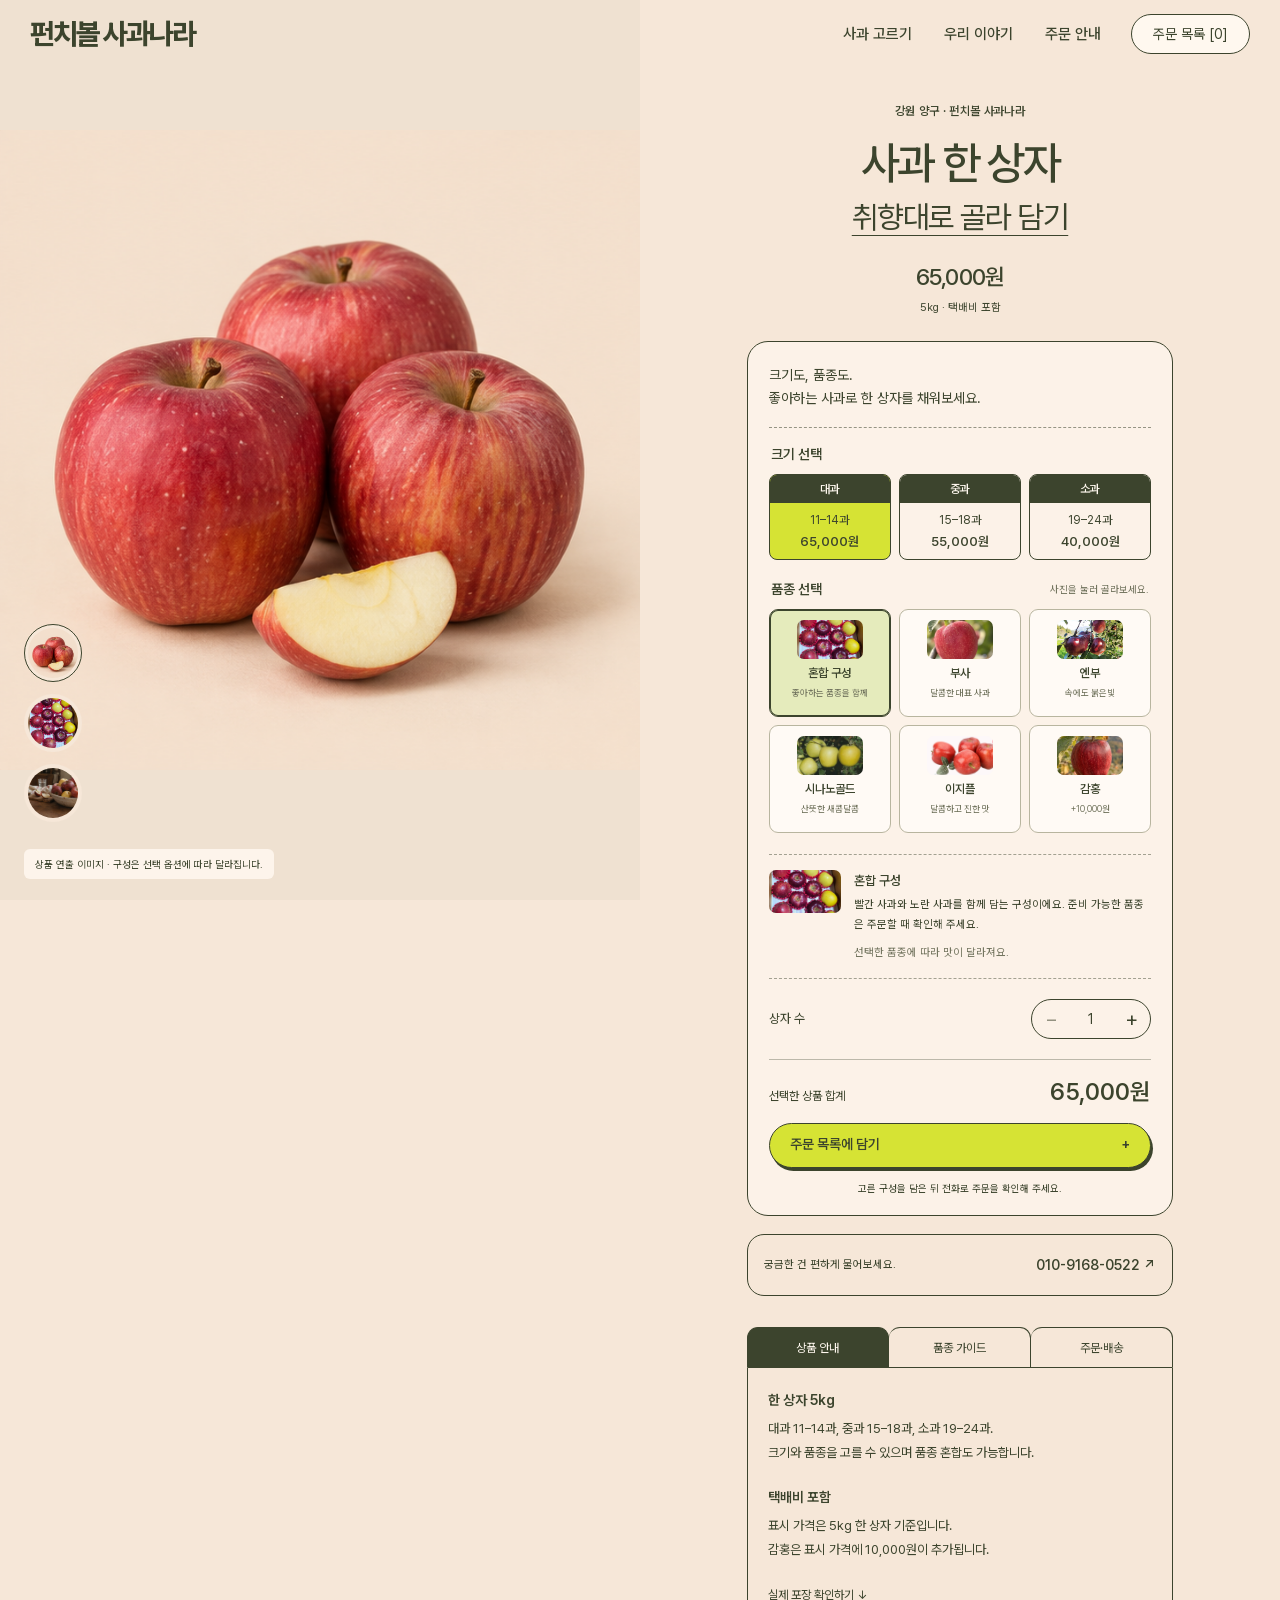
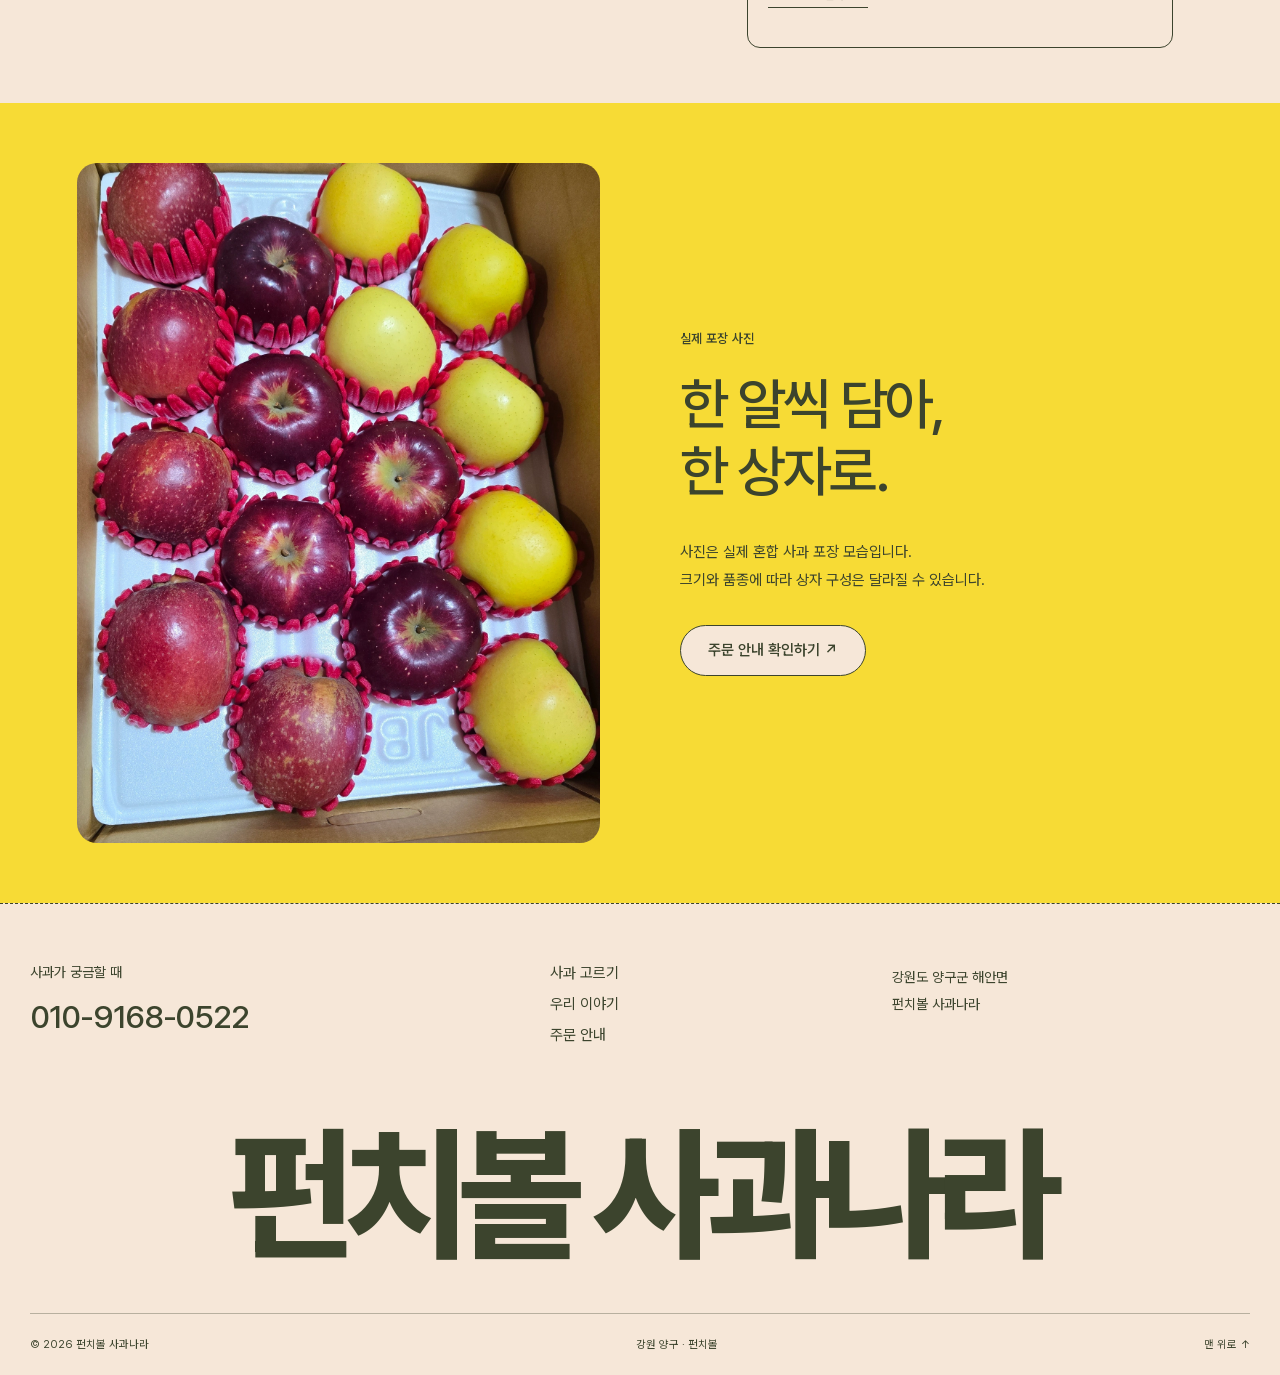
==== commit 3bc28ec6: "Add cultivar photos and taste guides with Graza-style product selection" ====
--- a/product.html
+++ b/product.html
@@ -1 +1,12 @@
-<!doctype html><html lang="ko"><head><meta charset="utf-8"><meta name="viewport" content="width=device-width,initial-scale=1"><meta name="theme-color" content="#f6e7d8"><meta name="description" content="강원 양구 펀치볼 사과나라. 취향대로 고르는 사과 한 상자. 크기와 품종을 고르고 전화로 주문 문의하세요."><title>사과 한 상자 고르기 — 펀치볼 사과나라</title><link rel="preload" href="assets/PretendardVariable.woff2" as="font" type="font/woff2" crossorigin><link rel="stylesheet" href="styles.css"><script src="app.js" defer></script></head><body class="product-page" id="top"><a class="skip-link" href="#main">본문으로 이동</a><header class="site-header"><a class="brand" href="index.html" aria-label="펀치볼 사과나라 홈"><span class="brand-text">펀치볼 사과나라</span></a><nav aria-label="주 메뉴"><a href="index.html#products">사과 고르기</a><a href="index.html#story">우리 이야기</a><a href="index.html#faq">주문 안내</a></nav><button class="basket-button" data-open-cart>주문 목록 <span data-cart-count>[0]</span></button><button class="menu-button" aria-label="메뉴 열기" aria-expanded="false" aria-controls="mobile-nav">메뉴</button></header><nav class="mobile-nav" id="mobile-nav" aria-label="모바일 메뉴" hidden><a href="index.html#products">사과 고르기</a><a href="index.html#story">우리 이야기</a><a href="index.html#faq">주문 안내</a></nav><main id="main"><div class="breadcrumb"><a href="index.html">홈</a><span>/</span><a href="index.html#products">사과 고르기</a><span>/</span><span>사과 한 상자</span></div><section class="product-detail"><div class="detail-media"><div class="detail-visual"><div class="apple-sprite large" data-detail-sprite></div><span class="image-note">연출 이미지</span></div><p>상품 이미지는 연출 이미지입니다. 아래에서 실제 포장을 확인해 주세요.</p><a class="pack-preview" href="#packing"><img src="assets/real-apple-box.webp" alt="실제 포장 보기" width="1440" height="2560"><span>실제 포장 보기 ↓</span></a></div><div class="detail-copy"><p class="eyebrow">강원 양구 · 펀치볼</p><h1>사과 한 상자</h1><p class="detail-subtitle">크기도, 품종도. 좋아하는 사과로 채워보세요.</p><div class="detail-price"><strong data-product-price>65,000원</strong><span>5kg · 택배비 포함</span></div><form id="product-form"><fieldset><legend>01. 크기를 골라주세요</legend><div class="size-options"><label class="size-option"><input type="radio" name="size" value="large" checked><span><strong>대과</strong><small>11–14과</small><b>65,000원</b></span></label><label class="size-option"><input type="radio" name="size" value="medium" ><span><strong>중과</strong><small>15–18과</small><b>55,000원</b></span></label><label class="size-option"><input type="radio" name="size" value="small" ><span><strong>소과</strong><small>19–24과</small><b>40,000원</b></span></label></div></fieldset><label class="select-label" for="variety">02. 품종을 골라주세요</label><select id="variety" name="variety"><option value="혼합">혼합 구성</option><option value="부사">부사</option><option value="엔부">엔부</option><option value="시나노골드">시나노골드</option><option value="이지플">이지플</option><option value="감홍">감홍 (+10,000원)</option></select><div class="quantity-line"><label for="quantity">상자 수</label><div class="quantity-control"><button type="button" data-quantity="-1" aria-label="한 상자 줄이기">−</button><input id="quantity" name="quantity" type="number" min="1" max="99" value="1" inputmode="numeric"><button type="button" data-quantity="1" aria-label="한 상자 늘리기">+</button></div></div><div class="selection-total"><span>선택한 상품 합계</span><strong data-selection-total>65,000원</strong></div><button class="pill primary add-button" type="submit">주문 목록에 담기 <span aria-hidden="true">+</span></button><a class="direct-call" href="tel:01091680522">바로 전화로 문의하기 ↗</a><p class="detail-notice">품종별 준비 수량과 발송일은 전화로 확인해 주세요.<br>감홍 혼합 구성의 최종 금액은 문의 시 안내합니다.</p></form></div></section><section class="packing-section" id="packing"><img src="assets/real-apple-box.webp" alt="완충재로 개별 포장된 실제 사과 혼합 상자" loading="lazy" width="1440" height="2560"><div><p class="eyebrow">실제 포장 사진</p><h2>한 알씩 담아,<br>한 상자로.</h2><p>사진은 실제 혼합 사과 포장 모습입니다.<br>크기와 품종에 따라 상자 구성은 달라질 수 있습니다.</p><a class="pill cream" href="index.html#faq">주문 안내 확인하기 ↗</a></div></section></main><footer class="footer"><div class="footer-top"><div><p class="footer-label">사과가 궁금할 때</p><a class="footer-phone" href="tel:01091680522">010-9168-0522</a></div><div class="footer-links"><a href="index.html#products">사과 고르기</a><a href="index.html#story">우리 이야기</a><a href="index.html#faq">주문 안내</a></div><div class="footer-location">강원도 양구군 해안면<br>펀치볼 사과나라</div></div><div class="footer-wordmark" aria-hidden="true">펀치볼 사과나라</div><div class="footer-bottom"><span>© 2026 펀치볼 사과나라</span><span>강원 양구 · 펀치볼</span><a href="#top">맨 위로 ↑</a></div></footer><dialog class="cart-dialog" aria-labelledby="cart-title"><div class="cart-shell"><div class="cart-heading"><h2 id="cart-title">고른 사과</h2><button class="icon-button" data-close-cart aria-label="주문 목록 닫기">×</button></div><p class="cart-intro">원하는 구성을 담고, 전화로 문의해 주세요.</p><div class="cart-items" data-cart-items></div><div class="cart-bottom"><div class="cart-total"><span>상품 합계</span><strong data-cart-total>0원</strong></div><p class="cart-shipping">5kg 한 상자 기준 · 택배비 포함</p><button class="pill secondary" data-copy-order>선택한 구성 복사</button><a class="pill primary" href="tel:01091680522">전화로 주문 문의</a><p class="cart-disclaimer">결제 전 주문 구성과 발송일을 전화로 확인해 주세요.</p></div></div></dialog><div class="toast" role="status" aria-live="polite"></div></body></html>
+<!doctype html><html lang="ko"><head><meta charset="utf-8"><meta name="viewport" content="width=device-width,initial-scale=1"><meta name="theme-color" content="#f6e7d8"><meta name="description" content="강원 양구 펀치볼 사과나라. 취향대로 고르는 사과 한 상자. 크기와 품종을 고르고 전화로 주문 문의하세요."><title>사과 한 상자 고르기 — 펀치볼 사과나라</title><link rel="preload" href="assets/PretendardVariable.woff2" as="font" type="font/woff2" crossorigin><link rel="stylesheet" href="styles.css?v=20261113-03"><script src="app.js?v=20261113-03" defer></script></head><body class="product-page" id="top"><a class="skip-link" href="#main">본문으로 이동</a><header class="site-header"><a class="brand" href="index.html" aria-label="펀치볼 사과나라 홈"><span class="brand-text">펀치볼 사과나라</span></a><nav aria-label="주 메뉴"><a href="index.html#products">사과 고르기</a><a href="index.html#story">우리 이야기</a><a href="index.html#faq">주문 안내</a></nav><button class="basket-button" data-open-cart>주문 목록 <span data-cart-count>[0]</span></button><button class="menu-button" aria-label="메뉴 열기" aria-expanded="false" aria-controls="mobile-nav">메뉴</button></header><nav class="mobile-nav" id="mobile-nav" aria-label="모바일 메뉴" hidden><a href="index.html#products">사과 고르기</a><a href="index.html#story">우리 이야기</a><a href="index.html#faq">주문 안내</a></nav><main id="main"><section class="product-detail"><div class="detail-media"><div class="gallery-stage" data-gallery="apples"><div class="detail-visual"><div class="apple-sprite large" data-detail-sprite></div></div><img class="gallery-photo" data-gallery-image src="assets/real-apple-box.webp" alt="실제 포장된 혼합 사과 상자" hidden width="1440" height="2560"><span class="gallery-caption" data-gallery-caption>상품 연출 이미지 · 구성은 선택 옵션에 따라 달라집니다.</span><div class="gallery-thumbnails" aria-label="상품 사진 선택"><button type="button" data-gallery-choice="apples" aria-label="사과 연출 사진 보기" aria-pressed="true"><span class="apple-sprite large" data-thumbnail-sprite></span></button><button type="button" data-gallery-choice="packing" aria-label="실제 포장 사진 보기" aria-pressed="false"><img src="assets/real-apple-box.webp" alt="" width="1440" height="2560"></button><button type="button" data-gallery-choice="table" aria-label="식탁 연출 사진 보기" aria-pressed="false"><img src="assets/apple-table-hero.png" alt="" width="1672" height="941"></button></div></div></div>
+<div class="detail-copy"><div class="product-heading"><p class="eyebrow">강원 양구 · 펀치볼 사과나라</p><h1>사과 한 상자</h1><p class="detail-subtitle">취향대로 골라 담기</p><div class="detail-price"><strong data-product-price>65,000원</strong><span>5kg · 택배비 포함</span></div></div>
+<form id="product-form" class="purchase-panel"><p class="panel-intro">크기도, 품종도.<br>좋아하는 사과로 한 상자를 채워보세요.</p><fieldset><legend>크기 선택</legend><div class="size-options"><label class="size-option"><input type="radio" name="size" value="large" checked><span><strong>대과</strong><small>11–14과</small><b>65,000원</b></span></label><label class="size-option"><input type="radio" name="size" value="medium" ><span><strong>중과</strong><small>15–18과</small><b>55,000원</b></span></label><label class="size-option"><input type="radio" name="size" value="small" ><span><strong>소과</strong><small>19–24과</small><b>40,000원</b></span></label></div></fieldset>
+<fieldset class="cultivar-fieldset"><legend>품종 선택 <span>사진을 눌러 골라보세요.</span></legend><div class="cultivar-options"><label class="cultivar-option"><input type="radio" name="variety" value="혼합" checked><span><span class="cultivar-photo photo-mixed "><img src="assets/cultivars/../real-apple-box.webp" alt="혼합 사과 실제 포장" width="150" height="100" loading="lazy"></span><strong>혼합 구성</strong><small>좋아하는 품종을 함께</small></span></label><label class="cultivar-option"><input type="radio" name="variety" value="부사" ><span><span class="cultivar-photo photo-fuji "><img src="assets/cultivars/fuji.webp" alt="부사 품종 참고 사진" width="150" height="100" loading="lazy"></span><strong>부사</strong><small>달콤한 대표 사과</small></span></label><label class="cultivar-option"><input type="radio" name="variety" value="엔부" ><span><span class="cultivar-photo photo-enbu "><img src="assets/cultivars/enbu-orchard.jpg" alt="엔부 품종 참고 사진" width="150" height="100" loading="lazy"></span><strong>엔부</strong><small>속에도 붉은빛</small></span></label><label class="cultivar-option"><input type="radio" name="variety" value="시나노골드" ><span><span class="cultivar-photo photo-shinano "><img src="assets/cultivars/shinano-gold.jpg" alt="시나노골드 품종 참고 사진" width="150" height="100" loading="lazy"></span><strong>시나노골드</strong><small>산뜻한 새콤달콤</small></span></label><label class="cultivar-option"><input type="radio" name="variety" value="이지플" ><span><span class="cultivar-photo photo-easyple "><img src="assets/cultivars/easyple.jpg" alt="이지플 품종 참고 사진" width="150" height="100" loading="lazy"></span><strong>이지플</strong><small>달콤하고 진한 맛</small></span></label><label class="cultivar-option"><input type="radio" name="variety" value="감홍" ><span><span class="cultivar-photo photo-gamhong "><img src="assets/cultivars/gamhong.webp" alt="감홍 품종 참고 사진" width="150" height="100" loading="lazy"></span><strong>감홍</strong><small>+10,000원</small></span></label></div></fieldset>
+<div class="selected-cultivar" data-selected-cultivar></div><div class="quantity-line"><label for="quantity">상자 수</label><div class="quantity-control"><button type="button" data-quantity="-1" aria-label="한 상자 줄이기">−</button><input id="quantity" name="quantity" type="number" min="1" max="99" value="1" inputmode="numeric"><button type="button" data-quantity="1" aria-label="한 상자 늘리기">+</button></div></div>
+<div class="selection-total"><span>선택한 상품 합계</span><strong data-selection-total>65,000원</strong></div><button class="pill primary add-button" type="submit">주문 목록에 담기 <span aria-hidden="true">+</span></button><p class="order-caption">고른 구성을 담은 뒤 전화로 주문을 확인해 주세요.</p></form>
+<a class="contact-strip" href="tel:01091680522"><span>궁금한 건 편하게 물어보세요.</span><strong>010-9168-0522 ↗</strong></a>
+<div class="detail-tabs"><div class="tab-list" role="tablist" aria-label="상품 상세 안내"><button type="button" id="tab-details" role="tab" aria-selected="true" aria-controls="panel-details" tabindex="0">상품 안내</button><button type="button" id="tab-varieties" role="tab" aria-selected="false" aria-controls="panel-varieties" tabindex="-1">품종 가이드</button><button type="button" id="tab-delivery" role="tab" aria-selected="false" aria-controls="panel-delivery" tabindex="-1">주문·배송</button></div>
+<div id="panel-details" role="tabpanel" aria-labelledby="tab-details" tabindex="0"><h2>한 상자 5kg</h2><p>대과 11–14과, 중과 15–18과, 소과 19–24과.<br>크기와 품종을 고를 수 있으며 품종 혼합도 가능합니다.</p><h3>택배비 포함</h3><p>표시 가격은 5kg 한 상자 기준입니다.<br>감홍은 표시 가격에 10,000원이 추가됩니다.</p><a class="text-link" href="#packing">실제 포장 확인하기 ↓</a></div>
+<div id="panel-varieties" role="tabpanel" aria-labelledby="tab-varieties" tabindex="0" hidden><p class="taste-note">당도·산미는 일반적인 맛의 경향을 비교한 5단계 선택 가이드입니다. 실측 당도나 제품 품질 등급이 아니며 재배·수확·보관에 따라 달라질 수 있어요.</p><article class="guide-row"><span class="cultivar-photo photo-fuji "><img src="assets/cultivars/fuji.webp" alt="부사 품종 참고 사진" width="150" height="100" loading="lazy"></span><div><h3>부사</h3><p>달콤한 대표 사과</p><div class="taste-ratings"><span class="taste-row" aria-label="당도 경향 4/5"><span>당도</span><span class="taste-dots" aria-hidden="true"><i class="filled"></i><i class="filled"></i><i class="filled"></i><i class="filled"></i><i class=""></i></span></span><span class="taste-row" aria-label="산미 경향 2/5"><span>산미</span><span class="taste-dots" aria-hidden="true"><i class="filled"></i><i class="filled"></i><i class=""></i><i class=""></i><i class=""></i></span></span></div><a class="photo-source" href="https://www.mountaingift.co.kr/varieties/" target="_blank" rel="noopener noreferrer">참고 사진: 산의선물 ↗</a></div></article><article class="guide-row"><span class="cultivar-photo photo-enbu "><img src="assets/cultivars/enbu-orchard.jpg" alt="엔부 품종 참고 사진" width="150" height="100" loading="lazy"></span><div><h3>엔부</h3><p>속에도 붉은빛</p><div class="taste-ratings"><span class="taste-row" aria-label="당도 경향 4/5"><span>당도</span><span class="taste-dots" aria-hidden="true"><i class="filled"></i><i class="filled"></i><i class="filled"></i><i class="filled"></i><i class=""></i></span></span><span class="taste-row" aria-label="산미 경향 3/5"><span>산미</span><span class="taste-dots" aria-hidden="true"><i class="filled"></i><i class="filled"></i><i class="filled"></i><i class=""></i><i class=""></i></span></span></div><a class="photo-source" href="https://www.pyeongnong.co.kr/product/subpage/apple" target="_blank" rel="noopener noreferrer">참고 사진: 평농 ↗</a></div></article><article class="guide-row"><span class="cultivar-photo photo-shinano "><img src="assets/cultivars/shinano-gold.jpg" alt="시나노골드 품종 참고 사진" width="150" height="100" loading="lazy"></span><div><h3>시나노골드</h3><p>산뜻한 새콤달콤</p><div class="taste-ratings"><span class="taste-row" aria-label="당도 경향 3/5"><span>당도</span><span class="taste-dots" aria-hidden="true"><i class="filled"></i><i class="filled"></i><i class="filled"></i><i class=""></i><i class=""></i></span></span><span class="taste-row" aria-label="산미 경향 4/5"><span>산미</span><span class="taste-dots" aria-hidden="true"><i class="filled"></i><i class="filled"></i><i class="filled"></i><i class="filled"></i><i class=""></i></span></span></div><a class="photo-source" href="https://www.pref.nagano.lg.jp/kajushiken/jisseki/joho/ringo.html" target="_blank" rel="noopener noreferrer">참고 사진: 나가노현 과수시험장 ↗</a></div></article><article class="guide-row"><span class="cultivar-photo photo-easyple "><img src="assets/cultivars/easyple.jpg" alt="이지플 품종 참고 사진" width="150" height="100" loading="lazy"></span><div><h3>이지플</h3><p>달콤하고 진한 맛</p><div class="taste-ratings"><span class="taste-row" aria-label="당도 경향 5/5"><span>당도</span><span class="taste-dots" aria-hidden="true"><i class="filled"></i><i class="filled"></i><i class="filled"></i><i class="filled"></i><i class="filled"></i></span></span><span class="taste-row" aria-label="산미 경향 2/5"><span>산미</span><span class="taste-dots" aria-hidden="true"><i class="filled"></i><i class="filled"></i><i class=""></i><i class=""></i><i class=""></i></span></span></div><a class="photo-source" href="https://nihhs.go.kr/usr/nihhs/news_Card_view.do?idx=38440" target="_blank" rel="noopener noreferrer">참고 사진: 국립원예특작과학원 ↗</a></div></article><article class="guide-row"><span class="cultivar-photo photo-gamhong "><img src="assets/cultivars/gamhong.webp" alt="감홍 품종 참고 사진" width="150" height="100" loading="lazy"></span><div><h3>감홍</h3><p>진한 단맛</p><div class="taste-ratings"><span class="taste-row" aria-label="당도 경향 5/5"><span>당도</span><span class="taste-dots" aria-hidden="true"><i class="filled"></i><i class="filled"></i><i class="filled"></i><i class="filled"></i><i class="filled"></i></span></span><span class="taste-row" aria-label="산미 경향 2/5"><span>산미</span><span class="taste-dots" aria-hidden="true"><i class="filled"></i><i class="filled"></i><i class=""></i><i class=""></i><i class=""></i></span></span></div><a class="photo-source" href="https://www.mountaingift.co.kr/varieties/" target="_blank" rel="noopener noreferrer">참고 사진: 산의선물 ↗</a></div></article></div>
+<div id="panel-delivery" role="tabpanel" aria-labelledby="tab-delivery" tabindex="0" hidden><h2>고른 사과를 알려주세요.</h2><p>주문 목록에서 구성을 복사해 두고 전화로 크기·품종·상자 수를 말씀해 주세요. 준비 가능한 품종과 최종 금액, 발송일을 안내해 드립니다.</p><a class="text-link" href="tel:01091680522">010-9168-0522 ↗</a><p>혼합 구성과 감홍 혼합의 최종 가격은 전화로 확인해 주세요.</p></div></div></div></section>
+<section class="packing-section" id="packing"><img src="assets/real-apple-box.webp" alt="완충재로 개별 포장된 실제 혼합 사과 상자" loading="lazy" width="1440" height="2560"><div><p class="eyebrow">실제 포장 사진</p><h2>한 알씩 담아,<br>한 상자로.</h2><p>사진은 실제 혼합 사과 포장 모습입니다.<br>크기와 품종에 따라 상자 구성은 달라질 수 있습니다.</p><a class="pill cream" href="index.html#faq">주문 안내 확인하기 ↗</a></div></section></main><div class="mobile-order-bar" hidden><div><small>선택한 상품 합계</small><strong data-mobile-total>65,000원</strong></div><button class="pill primary" type="button" data-mobile-add>주문 목록에 담기 +</button></div><footer class="footer"><div class="footer-top"><div><p class="footer-label">사과가 궁금할 때</p><a class="footer-phone" href="tel:01091680522">010-9168-0522</a></div><div class="footer-links"><a href="index.html#products">사과 고르기</a><a href="index.html#story">우리 이야기</a><a href="index.html#faq">주문 안내</a></div><div class="footer-location">강원도 양구군 해안면<br>펀치볼 사과나라</div></div><div class="footer-wordmark" aria-hidden="true">펀치볼 사과나라</div><div class="footer-bottom"><span>© 2026 펀치볼 사과나라</span><span>강원 양구 · 펀치볼</span><a href="#top">맨 위로 ↑</a></div></footer><dialog class="cart-dialog" aria-labelledby="cart-title"><div class="cart-shell"><div class="cart-heading"><h2 id="cart-title">고른 사과</h2><button class="icon-button" data-close-cart aria-label="주문 목록 닫기">×</button></div><p class="cart-intro">원하는 구성을 담고, 전화로 문의해 주세요.</p><div class="cart-items" data-cart-items></div><div class="cart-bottom"><div class="cart-total"><span>상품 합계</span><strong data-cart-total>0원</strong></div><p class="cart-shipping">5kg 한 상자 기준 · 택배비 포함</p><button class="pill secondary" data-copy-order>선택한 구성 복사</button><a class="pill primary" href="tel:01091680522">전화로 주문 문의</a><p class="cart-disclaimer">결제 전 주문 구성과 발송일을 전화로 확인해 주세요.</p></div></div></dialog><div class="toast" role="status" aria-live="polite"></div></body></html>
--- a/styles.css
+++ b/styles.css
@@ -60,4 +60,200 @@
 @media(max-width:360px){.brand-text{font-size:18px}.site-header{padding-left:14px;padding-right:14px;gap:8px}.basket-button{font-size:10px;padding:8px}.menu-button{font-size:10px;padding:8px}.variety-names{gap:6px}.variety-name{font-size:13px}}
 @media(prefers-reduced-motion:reduce){.hero-image{transform:none;will-change:auto}.statement h2 span,.statement h2 span:last-child{transform:none;will-change:auto}}
 
-
+/* Cultivar photographs and the taste selection guide. */
+.cultivar-photo{display:block;position:relative;aspect-ratio:56/33;overflow:hidden;flex-shrink:0;border-radius:7px;background:#fffaf5}
+.cultivar-photo img{width:100%;height:100%;object-fit:cover}
+.photo-enbu img{object-position:center 55%}
+.photo-easyple img{position:absolute;width:192.857%;height:auto;max-width:none;left:-21.429%;top:-130.303%;object-fit:initial}
+.variety-names{flex-wrap:nowrap;gap:16px}
+.variety-name{display:flex;flex-direction:column;align-items:center;gap:9px;border:0;padding:0 0 4px;min-width:0}
+.variety-name>.cultivar-photo{width:76px;transition:transform .2s}
+.variety-name:hover>.cultivar-photo{transform:translateY(-3px)}
+.variety-name>span:last-child{border-bottom:1px dotted;padding-bottom:3px;font-size:14px}
+.variety-name[aria-expanded="true"]>span:last-child{border-bottom-style:solid}
+.variety-hint{margin-top:12px}
+.variety-tooltip{width:390px;max-width:calc(100vw - 40px);display:grid;grid-template-columns:105px 1fr;gap:18px;padding:20px}
+.tooltip-photo .cultivar-photo{width:105px}
+.tooltip-copy strong{font-size:17px;margin-bottom:7px}
+.tooltip-copy p{font-size:12px;line-height:1.75}
+.tooltip-copy small{display:block;margin-top:12px;font-size:9px;line-height:1.7;opacity:.7}
+.taste-ratings{display:grid;gap:7px;margin-top:13px}
+.taste-row{display:flex;align-items:center;gap:13px;font-size:11px;line-height:1.4}
+.taste-dots{display:flex;gap:5px}
+.taste-dots i{display:block;width:8px;height:8px;border:1px solid var(--ink);border-radius:50%}
+.taste-dots i.filled{background:var(--ink)}
+.taste-note{font-size:11px!important;line-height:1.8!important;color:#73755f}
+.mixed-taste{font-size:11px!important;line-height:1.7!important;margin-top:10px!important;color:#73755f}
+.photo-source{display:inline-block;font-size:9px;line-height:1.7;margin-top:10px;text-decoration:underline;text-underline-offset:3px;opacity:.75}
+
+/* Product page: full-height photograph beside one composed selection panel. */
+.product-page .site-header:not(.scrolled){background:transparent;border-color:transparent}
+.product-detail{grid-template-columns:1fr 1fr;gap:0;padding:0;align-items:start}
+.detail-media{position:sticky;top:0;align-self:start}
+.gallery-stage{position:relative;height:100svh;min-height:740px;background:#efe1d1;overflow:hidden}
+.detail-visual{width:100%;height:100%;aspect-ratio:auto;border-radius:0}
+.gallery-stage .apple-sprite{background-size:300% auto}
+.gallery-photo{width:100%;height:100%;object-fit:cover;position:absolute;inset:0}
+.gallery-photo[hidden]{display:none}
+.gallery-stage:not([data-gallery="apples"]) .detail-visual{visibility:hidden}
+.gallery-stage[data-gallery="packing"] .gallery-photo{object-fit:contain;background:#e8dfd1}
+.gallery-caption{position:absolute;left:24px;right:24px;bottom:21px;font-size:10px;line-height:1.6;color:var(--ink);background:#fff8efe0;padding:7px 11px;border-radius:6px;width:fit-content;max-width:calc(100% - 48px)}
+.gallery-thumbnails{position:absolute;left:24px;bottom:78px;display:flex;flex-direction:column;gap:12px}
+.gallery-thumbnails button{width:58px;height:58px;border:1px solid transparent;border-radius:50%;padding:3px;overflow:hidden;background:var(--cream)}
+.gallery-thumbnails button[aria-pressed="true"]{border-color:var(--ink)}
+.gallery-thumbnails img,.gallery-thumbnails .apple-sprite{height:100%;width:100%;border-radius:50%;object-fit:cover}
+.gallery-thumbnails .apple-sprite{display:block}
+.detail-copy{max-width:none;padding:104px clamp(25px,8.333vw,160px) 55px}
+.product-heading{text-align:center}
+.product-heading .eyebrow{font-size:12px;margin-bottom:18px}
+.detail-copy h1{font-size:45px;line-height:1.2;font-weight:500;letter-spacing:-.06em}
+.detail-subtitle{font-size:31px;line-height:1.3;letter-spacing:-.05em;margin-top:7px;text-decoration:underline;text-underline-offset:7px;text-decoration-thickness:1px}
+.detail-price{display:flex;flex-direction:column;gap:10px;align-items:center;justify-content:center;padding:26px 0 27px;border:0;margin:0}
+.detail-price strong{font-size:23px;font-weight:500}
+.detail-price span{font-size:11px;margin:0}
+.purchase-panel{padding:22px 21px 18px;border:1px solid var(--ink);border-radius:21px;background:#fff8efb0}
+.panel-intro{font-size:14px;line-height:1.65;padding-bottom:17px;margin-bottom:18px;border-bottom:1px dashed #3c442d88}
+.purchase-panel fieldset{margin-bottom:21px}
+.purchase-panel legend{font-size:14px;margin-bottom:12px}
+.size-options{gap:8px}
+.size-option>span{gap:0;padding:0;border-radius:8px;overflow:hidden;border-color:var(--ink)}
+.size-option strong{width:100%;background:var(--ink);color:var(--paper);padding:7px 5px;font-size:12px;font-weight:500}
+.size-option strong{text-align:center}
+.size-option small{font-size:12px;margin-top:10px}
+.size-option b{font-size:13px;margin:7px 0 10px}
+.cultivar-fieldset legend{width:100%;display:flex;align-items:center;justify-content:space-between;gap:12px}
+.cultivar-fieldset legend>span{font-size:10px;color:#73755f;font-weight:400}
+.cultivar-options{display:grid;grid-template-columns:repeat(3,minmax(0,1fr));gap:8px}
+.cultivar-option{position:relative;cursor:pointer}
+.cultivar-option input{position:absolute;width:100%;height:100%;inset:0;margin:0;opacity:0;cursor:pointer}
+.cultivar-option>span{display:flex;flex-direction:column;align-items:center;gap:7px;padding:10px 5px 9px;border:1px solid #b8b59f;border-radius:9px;background:#fffaf5;min-height:108px}
+.cultivar-option .cultivar-photo{width:66px}
+.cultivar-option strong{font-size:12px;font-weight:550;white-space:nowrap}
+.cultivar-option small{font-size:9px;font-weight:400;color:#73755f;line-height:1.3}
+.cultivar-option input:checked+span{border-color:var(--ink);background:#e5ebbc;box-shadow:inset 0 0 0 1px var(--ink)}
+.cultivar-option input:focus-visible+span{outline:3px solid var(--red);outline-offset:2px}
+.selected-cultivar{display:grid;grid-template-columns:72px 1fr;gap:13px;padding:15px 0;border-top:1px dashed #3c442d77;border-bottom:1px dashed #3c442d77}
+.selected-cultivar>.cultivar-photo{width:72px}
+.selected-cultivar strong{font-size:13px;font-weight:550}
+.selected-cultivar p{font-size:11px;line-height:1.75;margin-top:6px}
+.selected-cultivar .taste-ratings{grid-template-columns:1fr 1fr;gap:10px;margin-top:10px}
+.selected-cultivar .taste-row{font-size:10px;gap:8px}
+.selected-cultivar .taste-dots{gap:3px}
+.selected-cultivar .taste-dots i{height:6px;width:6px}
+.taste-selection-note{display:block;font-size:9px;line-height:1.7;margin-top:10px;color:#74765f}
+.quantity-line{margin:20px 0;font-size:13px}
+.quantity-control button{height:38px;width:38px}
+.selection-total{padding:17px 0;font-size:12px}
+.selection-total strong{font-size:24px}
+.add-button{min-height:45px;padding:10px 20px;font-size:14px;box-shadow:2px 3px 0 var(--ink)}
+.order-caption{text-align:center;font-size:10px;line-height:1.7;margin-top:12px}
+.contact-strip{display:flex;align-items:center;justify-content:space-between;gap:12px;border:1px solid var(--ink);border-radius:17px;padding:19px 16px;margin:18px 0 31px;font-size:11px;line-height:1.6}
+.contact-strip strong{font-size:14px;font-weight:550;white-space:nowrap}
+.tab-list{display:grid;grid-template-columns:repeat(3,minmax(0,1fr));gap:0}
+.tab-list button{border:1px solid var(--ink);border-bottom:0;border-radius:11px 11px 0 0;min-height:40px;font-size:12px;padding:8px 4px}
+.tab-list button+button{border-left:0}
+.tab-list [aria-selected="true"]{background:var(--ink);color:var(--paper)}
+[role="tabpanel"]{border:1px solid var(--ink);padding:24px 20px;border-radius:0 0 13px 13px}
+[role="tabpanel"][hidden]{display:none}
+[role="tabpanel"] h2,[role="tabpanel"] h3{font-size:14px;font-weight:600;margin-bottom:9px}
+[role="tabpanel"] h3{margin-top:24px}
+[role="tabpanel"] p{font-size:13px;line-height:1.85;margin-bottom:22px}
+[role="tabpanel"] .text-link{font-size:12px;margin-bottom:15px;display:inline-block}
+.guide-row{display:grid;grid-template-columns:82px 1fr;gap:15px;padding:18px 0;border-top:1px dashed #3c442d66}
+.guide-row>.cultivar-photo{width:82px;margin-top:3px}
+.guide-row h3{margin:0 0 5px}
+.guide-row p{font-size:11px;margin:0}
+.guide-row .taste-ratings{margin-top:11px}
+.mobile-order-bar[hidden]{display:none}
+.mobile-order-bar{display:none}
+
+/* Drawer has an independently scrolling item list and a fixed action area. */
+.cart-shell{display:grid;grid-template-rows:auto auto minmax(0,1fr) auto;min-height:0}
+.cart-items{min-height:0;overscroll-behavior:contain}
+.cart-item>.cultivar-photo{width:74px;margin-top:3px}
+.cart-item-title{gap:10px}
+.cart-item-title>span{line-height:1.4}
+.cart-item-copy{min-width:0}
+.cart-item-controls{flex-wrap:wrap;row-gap:10px}
+.cart-item-controls strong{white-space:nowrap}
+.cart-bottom{padding-bottom:env(safe-area-inset-bottom,0px)}
+@media(min-width:1700px){.detail-copy{padding-top:115px}.product-detail{gap:0;padding:0}}
+@media(max-width:1100px) and (min-width:701px){.detail-copy{padding-left:25px;padding-right:25px}.detail-subtitle{font-size:27px}.selected-cultivar{grid-template-columns:56px 1fr;gap:10px}.selected-cultivar>.cultivar-photo{width:56px}.selected-cultivar .taste-ratings{grid-template-columns:1fr}.contact-strip{flex-direction:column;align-items:flex-start}.cultivar-option small{font-size:8px}.cultivar-option .cultivar-photo{width:58px}}
+@media(max-width:700px){
+.variety-names{gap:12px;justify-content:space-between}
+.variety-name>.cultivar-photo{width:65px}
+.variety-name>span:last-child{font-size:12px}
+.variety-tooltip{grid-template-columns:78px 1fr;width:100%;max-width:none;gap:14px;padding:18px 15px}
+.tooltip-photo .cultivar-photo{width:78px}
+.tooltip-copy strong{font-size:15px}
+.tooltip-copy p{font-size:11px}
+.tooltip-copy small{font-size:8px}
+.taste-row{font-size:10px}.taste-dots{gap:4px}.taste-dots i{width:7px;height:7px}
+.product-detail{display:block;padding:0}
+.detail-media{position:relative;top:auto}
+.gallery-stage{height:530px;min-height:0;padding-bottom:62px;background:var(--cream);overflow:visible}
+.detail-visual,.gallery-photo{height:468px}
+.gallery-stage[data-gallery="packing"] .gallery-photo{object-fit:cover;object-position:center 45%}
+.gallery-caption{font-size:8px;bottom:76px;left:18px;padding:5px 8px;max-width:calc(100% - 36px)}
+.gallery-thumbnails{left:20px;bottom:2px;right:20px;flex-direction:row;gap:10px}
+.gallery-thumbnails button{height:49px;width:49px;border-radius:8px;padding:2px}
+.gallery-thumbnails img,.gallery-thumbnails .apple-sprite{border-radius:5px}
+.detail-copy{padding:28px 20px 44px;max-width:none}
+.product-heading .eyebrow{font-size:11px;margin-bottom:14px}
+.detail-copy h1{font-size:37px}
+.detail-subtitle{font-size:26px;margin-top:6px;text-underline-offset:6px}
+.detail-price{padding:22px 0 25px;gap:8px;display:flex}
+.detail-price strong{font-size:21px}.detail-price span{font-size:11px}
+.purchase-panel{padding:20px 16px 17px;border-radius:18px}
+.panel-intro{font-size:13px;padding-bottom:15px;margin-bottom:17px}
+.purchase-panel legend{font-size:13px}
+.size-option strong{font-size:12px;padding:7px 5px}
+.size-option small{font-size:11px}
+.size-option b{font-size:12px;margin:7px 0 10px}
+.cultivar-fieldset legend>span{font-size:9px}
+.cultivar-options{gap:7px}
+.cultivar-option>span{min-height:103px;padding:10px 3px 8px;gap:7px}
+.cultivar-option .cultivar-photo{width:59px}
+.cultivar-option strong{font-size:11px}
+.cultivar-option small{font-size:8px}
+.selected-cultivar{grid-template-columns:56px 1fr;gap:11px}
+.selected-cultivar>.cultivar-photo{width:56px}
+.selected-cultivar strong{font-size:12px}
+.selected-cultivar p{font-size:10px}
+.selected-cultivar .taste-ratings{grid-template-columns:1fr;gap:5px}
+.selected-cultivar .taste-row{font-size:9px}
+.quantity-line{font-size:12px}
+.quantity-control button{width:38px;height:38px}
+.quantity-control input{font-size:16px;width:38px}
+.selection-total{font-size:11px}.selection-total strong{font-size:22px}
+.add-button{min-height:47px;font-size:13px}
+.order-caption{font-size:9px}
+.contact-strip{margin:17px 0 27px;padding:16px 12px;font-size:10px}
+.contact-strip strong{font-size:12px}
+.tab-list button{font-size:11px;min-height:39px}
+[role="tabpanel"]{padding:21px 16px}
+[role="tabpanel"] p{font-size:12px}
+.taste-note{font-size:10px!important}
+.guide-row{grid-template-columns:72px 1fr;gap:13px}.guide-row>.cultivar-photo{width:72px}
+.guide-row h3{font-size:13px}.guide-row p{font-size:10px}
+.guide-row .photo-source{font-size:8px}
+.mobile-order-bar{display:flex;position:fixed;left:0;right:0;bottom:0;z-index:25;background:var(--cream);border-top:1px solid var(--ink);padding:11px 18px calc(11px + env(safe-area-inset-bottom,0px));align-items:center;justify-content:space-between;gap:15px}
+.mobile-order-bar small{display:block;font-size:9px;margin-bottom:4px}.mobile-order-bar strong{font-size:18px;font-weight:550;white-space:nowrap}
+.mobile-order-bar .pill{min-height:44px;font-size:12px;padding:10px 19px;white-space:nowrap}
+.cart-shell{padding:20px 18px 14px}
+.cart-heading h2{font-size:24px}
+.cart-intro{font-size:11px;margin-top:13px}
+.cart-items{margin-top:17px}
+.cart-item{grid-template-columns:62px 1fr;gap:12px;padding:18px 0}
+.cart-item>.cultivar-photo{width:62px}
+.cart-item-title{font-size:14px}
+.cart-item-copy p{font-size:11px;margin-top:6px}
+.cart-item-controls{margin-top:11px}
+.cart-item-controls strong{font-size:13px}
+.cart-item-controls .quantity-control button{height:34px;width:34px}
+.cart-shipping{margin:8px 0 15px;font-size:10px}
+.cart-bottom{padding-top:17px}
+.cart-bottom .pill{min-height:44px;font-size:12px;margin-top:8px}
+.cart-disclaimer{font-size:9px;margin-top:11px}
+}
+@media(max-width:360px){.variety-names{gap:8px}.variety-name>.cultivar-photo{width:57px}.variety-name>span:last-child{font-size:11px}.detail-copy{padding-left:15px;padding-right:15px}.purchase-panel{padding-left:13px;padding-right:13px}.cultivar-option small{font-size:7px}.cultivar-option .cultivar-photo{width:54px}.contact-strip{flex-direction:column;align-items:flex-start}.mobile-order-bar{padding-left:14px;padding-right:14px;gap:10px}.mobile-order-bar .pill{padding:10px 13px;font-size:11px}}
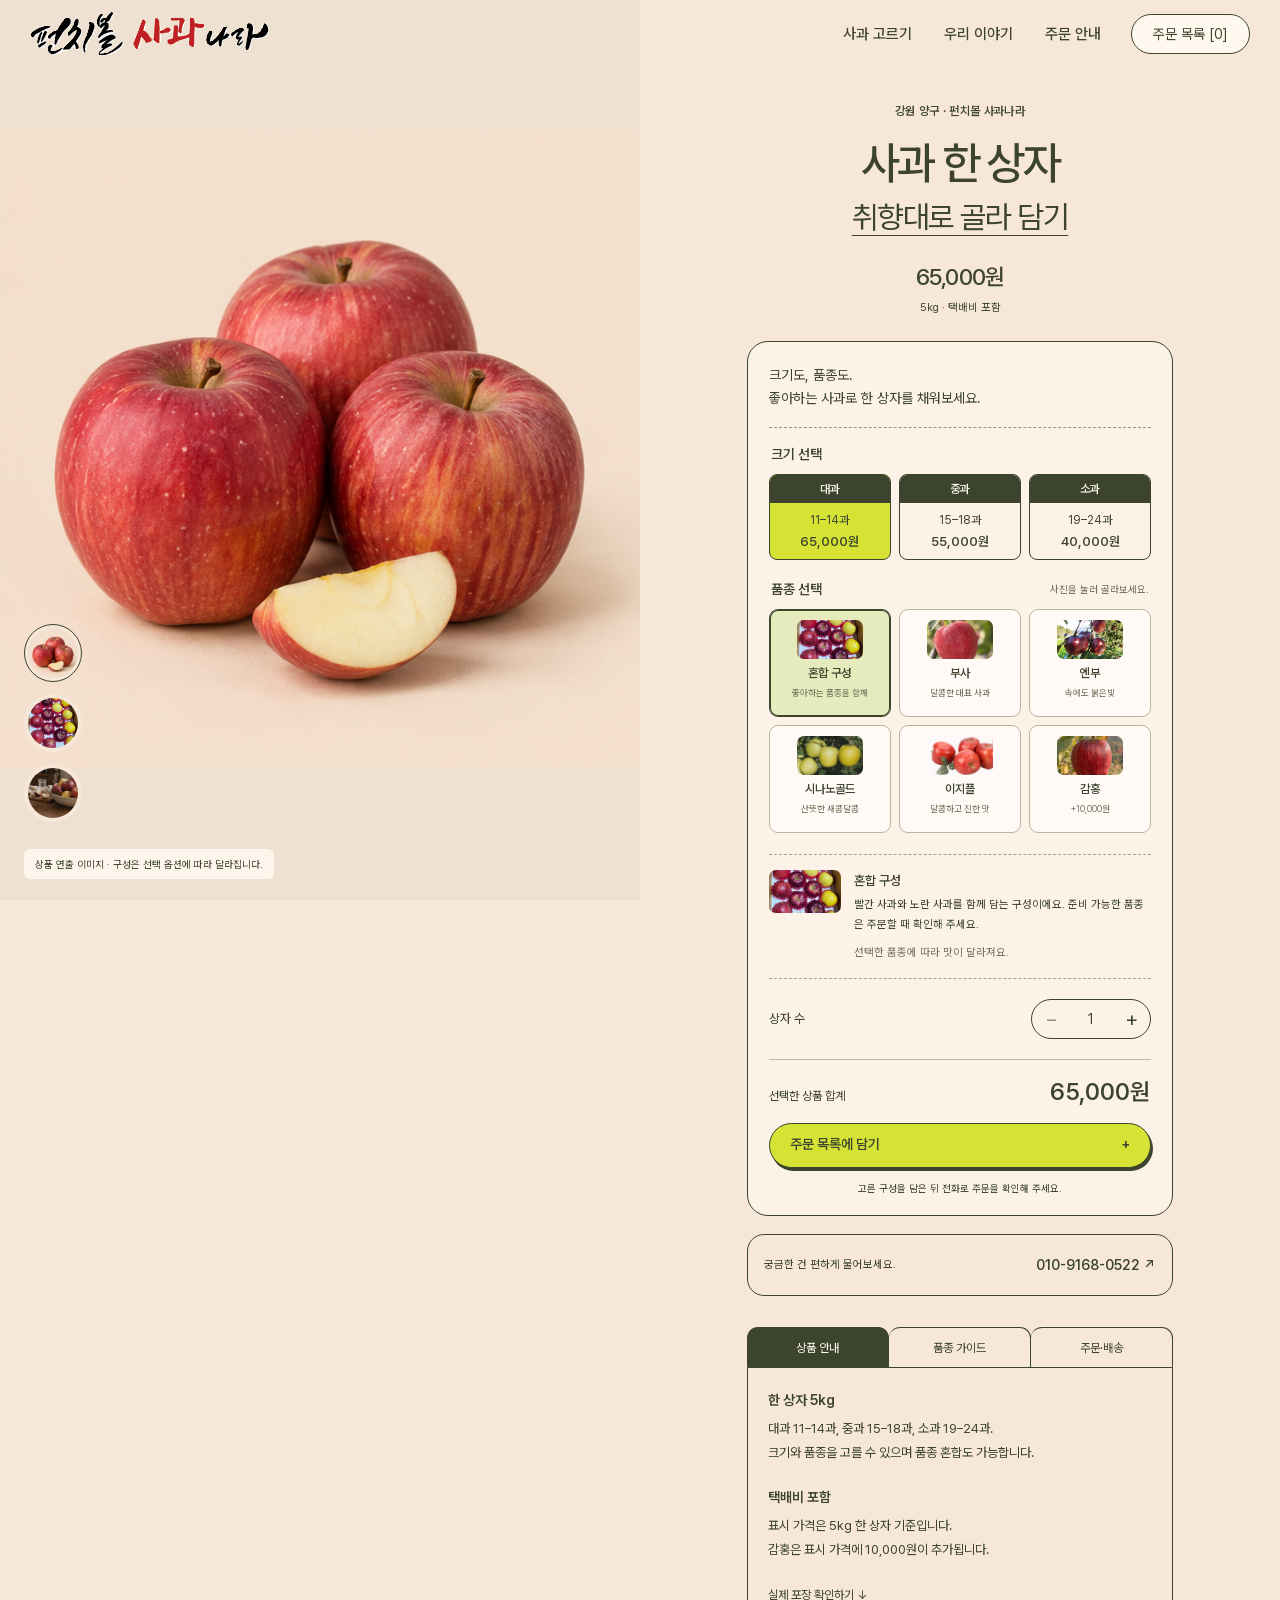
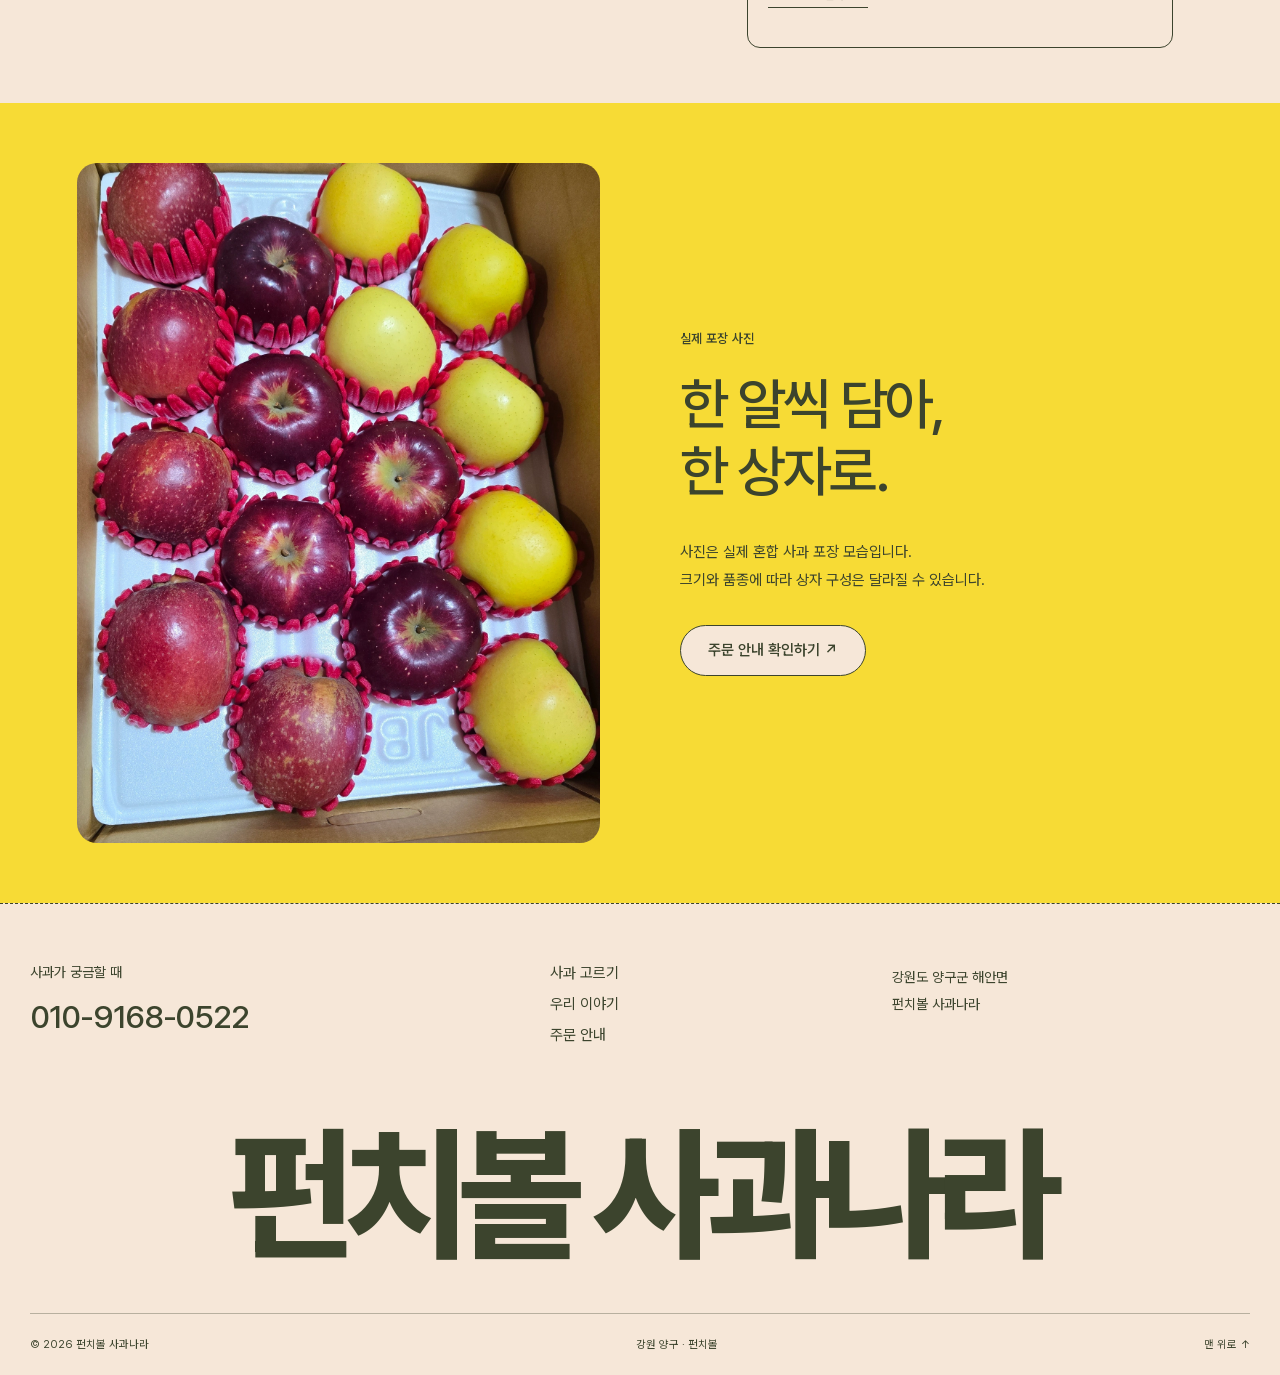
==== commit ced7f5b2: "Use original handwritten logo as a transparent horizontal wordmark" ====
--- a/product.html
+++ b/product.html
@@ -1,4 +1,4 @@
-<!doctype html><html lang="ko"><head><meta charset="utf-8"><meta name="viewport" content="width=device-width,initial-scale=1"><meta name="theme-color" content="#f6e7d8"><meta name="description" content="강원 양구 펀치볼 사과나라. 취향대로 고르는 사과 한 상자. 크기와 품종을 고르고 전화로 주문 문의하세요."><title>사과 한 상자 고르기 — 펀치볼 사과나라</title><link rel="preload" href="assets/PretendardVariable.woff2" as="font" type="font/woff2" crossorigin><link rel="stylesheet" href="styles.css?v=20261113-03"><script src="app.js?v=20261113-03" defer></script></head><body class="product-page" id="top"><a class="skip-link" href="#main">본문으로 이동</a><header class="site-header"><a class="brand" href="index.html" aria-label="펀치볼 사과나라 홈"><span class="brand-text">펀치볼 사과나라</span></a><nav aria-label="주 메뉴"><a href="index.html#products">사과 고르기</a><a href="index.html#story">우리 이야기</a><a href="index.html#faq">주문 안내</a></nav><button class="basket-button" data-open-cart>주문 목록 <span data-cart-count>[0]</span></button><button class="menu-button" aria-label="메뉴 열기" aria-expanded="false" aria-controls="mobile-nav">메뉴</button></header><nav class="mobile-nav" id="mobile-nav" aria-label="모바일 메뉴" hidden><a href="index.html#products">사과 고르기</a><a href="index.html#story">우리 이야기</a><a href="index.html#faq">주문 안내</a></nav><main id="main"><section class="product-detail"><div class="detail-media"><div class="gallery-stage" data-gallery="apples"><div class="detail-visual"><div class="apple-sprite large" data-detail-sprite></div></div><img class="gallery-photo" data-gallery-image src="assets/real-apple-box.webp" alt="실제 포장된 혼합 사과 상자" hidden width="1440" height="2560"><span class="gallery-caption" data-gallery-caption>상품 연출 이미지 · 구성은 선택 옵션에 따라 달라집니다.</span><div class="gallery-thumbnails" aria-label="상품 사진 선택"><button type="button" data-gallery-choice="apples" aria-label="사과 연출 사진 보기" aria-pressed="true"><span class="apple-sprite large" data-thumbnail-sprite></span></button><button type="button" data-gallery-choice="packing" aria-label="실제 포장 사진 보기" aria-pressed="false"><img src="assets/real-apple-box.webp" alt="" width="1440" height="2560"></button><button type="button" data-gallery-choice="table" aria-label="식탁 연출 사진 보기" aria-pressed="false"><img src="assets/apple-table-hero.png" alt="" width="1672" height="941"></button></div></div></div>
+<!doctype html><html lang="ko"><head><meta charset="utf-8"><meta name="viewport" content="width=device-width,initial-scale=1"><meta name="theme-color" content="#f6e7d8"><meta name="description" content="강원 양구 펀치볼 사과나라. 취향대로 고르는 사과 한 상자. 크기와 품종을 고르고 전화로 주문 문의하세요."><title>사과 한 상자 고르기 — 펀치볼 사과나라</title><link rel="preload" href="assets/PretendardVariable.woff2" as="font" type="font/woff2" crossorigin><link rel="stylesheet" href="styles.css?v=20261113-04"><script src="app.js?v=20261113-04" defer></script></head><body class="product-page" id="top"><a class="skip-link" href="#main">본문으로 이동</a><header class="site-header"><a class="brand" href="index.html" aria-label="펀치볼 사과나라 홈"><span class="brand-lockup"><span class="brand-fragment brand-first"><img src="assets/brand-wordmark.png" alt="펀치볼" width="188" height="81"></span><span class="brand-fragment brand-second"><img src="assets/brand-wordmark.png" alt="사과나라" width="188" height="81"></span></span></a><nav aria-label="주 메뉴"><a href="index.html#products">사과 고르기</a><a href="index.html#story">우리 이야기</a><a href="index.html#faq">주문 안내</a></nav><button class="basket-button" data-open-cart>주문 목록 <span data-cart-count>[0]</span></button><button class="menu-button" aria-label="메뉴 열기" aria-expanded="false" aria-controls="mobile-nav">메뉴</button></header><nav class="mobile-nav" id="mobile-nav" aria-label="모바일 메뉴" hidden><a href="index.html#products">사과 고르기</a><a href="index.html#story">우리 이야기</a><a href="index.html#faq">주문 안내</a></nav><main id="main"><section class="product-detail"><div class="detail-media"><div class="gallery-stage" data-gallery="apples"><div class="detail-visual"><div class="apple-sprite large" data-detail-sprite></div></div><img class="gallery-photo" data-gallery-image src="assets/real-apple-box.webp" alt="실제 포장된 혼합 사과 상자" hidden width="1440" height="2560"><span class="gallery-caption" data-gallery-caption>상품 연출 이미지 · 구성은 선택 옵션에 따라 달라집니다.</span><div class="gallery-thumbnails" aria-label="상품 사진 선택"><button type="button" data-gallery-choice="apples" aria-label="사과 연출 사진 보기" aria-pressed="true"><span class="apple-sprite large" data-thumbnail-sprite></span></button><button type="button" data-gallery-choice="packing" aria-label="실제 포장 사진 보기" aria-pressed="false"><img src="assets/real-apple-box.webp" alt="" width="1440" height="2560"></button><button type="button" data-gallery-choice="table" aria-label="식탁 연출 사진 보기" aria-pressed="false"><img src="assets/apple-table-hero.png" alt="" width="1672" height="941"></button></div></div></div>
 <div class="detail-copy"><div class="product-heading"><p class="eyebrow">강원 양구 · 펀치볼 사과나라</p><h1>사과 한 상자</h1><p class="detail-subtitle">취향대로 골라 담기</p><div class="detail-price"><strong data-product-price>65,000원</strong><span>5kg · 택배비 포함</span></div></div>
 <form id="product-form" class="purchase-panel"><p class="panel-intro">크기도, 품종도.<br>좋아하는 사과로 한 상자를 채워보세요.</p><fieldset><legend>크기 선택</legend><div class="size-options"><label class="size-option"><input type="radio" name="size" value="large" checked><span><strong>대과</strong><small>11–14과</small><b>65,000원</b></span></label><label class="size-option"><input type="radio" name="size" value="medium" ><span><strong>중과</strong><small>15–18과</small><b>55,000원</b></span></label><label class="size-option"><input type="radio" name="size" value="small" ><span><strong>소과</strong><small>19–24과</small><b>40,000원</b></span></label></div></fieldset>
 <fieldset class="cultivar-fieldset"><legend>품종 선택 <span>사진을 눌러 골라보세요.</span></legend><div class="cultivar-options"><label class="cultivar-option"><input type="radio" name="variety" value="혼합" checked><span><span class="cultivar-photo photo-mixed "><img src="assets/cultivars/../real-apple-box.webp" alt="혼합 사과 실제 포장" width="150" height="100" loading="lazy"></span><strong>혼합 구성</strong><small>좋아하는 품종을 함께</small></span></label><label class="cultivar-option"><input type="radio" name="variety" value="부사" ><span><span class="cultivar-photo photo-fuji "><img src="assets/cultivars/fuji.webp" alt="부사 품종 참고 사진" width="150" height="100" loading="lazy"></span><strong>부사</strong><small>달콤한 대표 사과</small></span></label><label class="cultivar-option"><input type="radio" name="variety" value="엔부" ><span><span class="cultivar-photo photo-enbu "><img src="assets/cultivars/enbu-orchard.jpg" alt="엔부 품종 참고 사진" width="150" height="100" loading="lazy"></span><strong>엔부</strong><small>속에도 붉은빛</small></span></label><label class="cultivar-option"><input type="radio" name="variety" value="시나노골드" ><span><span class="cultivar-photo photo-shinano "><img src="assets/cultivars/shinano-gold.jpg" alt="시나노골드 품종 참고 사진" width="150" height="100" loading="lazy"></span><strong>시나노골드</strong><small>산뜻한 새콤달콤</small></span></label><label class="cultivar-option"><input type="radio" name="variety" value="이지플" ><span><span class="cultivar-photo photo-easyple "><img src="assets/cultivars/easyple.jpg" alt="이지플 품종 참고 사진" width="150" height="100" loading="lazy"></span><strong>이지플</strong><small>달콤하고 진한 맛</small></span></label><label class="cultivar-option"><input type="radio" name="variety" value="감홍" ><span><span class="cultivar-photo photo-gamhong "><img src="assets/cultivars/gamhong.webp" alt="감홍 품종 참고 사진" width="150" height="100" loading="lazy"></span><strong>감홍</strong><small>+10,000원</small></span></label></div></fieldset>
--- a/styles.css
+++ b/styles.css
@@ -257,3 +257,19 @@
 .cart-disclaimer{font-size:9px;margin-top:11px}
 }
 @media(max-width:360px){.variety-names{gap:8px}.variety-name>.cultivar-photo{width:57px}.variety-name>span:last-child{font-size:11px}.detail-copy{padding-left:15px;padding-right:15px}.purchase-panel{padding-left:13px;padding-right:13px}.cultivar-option small{font-size:7px}.cultivar-option .cultivar-photo{width:54px}.contact-strip{flex-direction:column;align-items:flex-start}.mobile-order-bar{padding-left:14px;padding-right:14px;gap:10px}.mobile-order-bar .pill{padding:10px 13px;font-size:11px}}
+
+/* Original business-card lettering, arranged horizontally without the basket. */
+.brand{width:241px;height:43px;position:relative}
+.brand-filter-defs{position:absolute;overflow:hidden;pointer-events:none}
+.brand-lockup{display:flex;align-items:center;gap:7px;width:241px;height:43px}
+.brand-fragment{position:relative;display:block;overflow:hidden;flex-shrink:0}
+.brand-first{width:94px;height:43px}
+.brand-second{width:140px;height:37px}
+.brand-fragment img{position:absolute;width:188px;height:81px;max-width:none;filter:none}
+.brand-first img{left:0;top:0}
+.brand-second img{left:-49px;top:-44px}
+.home-page .site-header:not(.scrolled) .brand-fragment img{filter:brightness(0) invert(97%) sepia(10%)}
+@media(max-width:1000px) and (min-width:701px){.brand{width:205px;height:37px}.brand-lockup{transform:scale(.85);transform-origin:top left}}
+@media(max-width:700px){.brand{width:145px;height:26px}.brand-lockup{transform:scale(.6);transform-origin:top left}}
+@media(max-width:360px){.brand{width:135px;height:25px}.brand-lockup{transform:scale(.56)}}
+
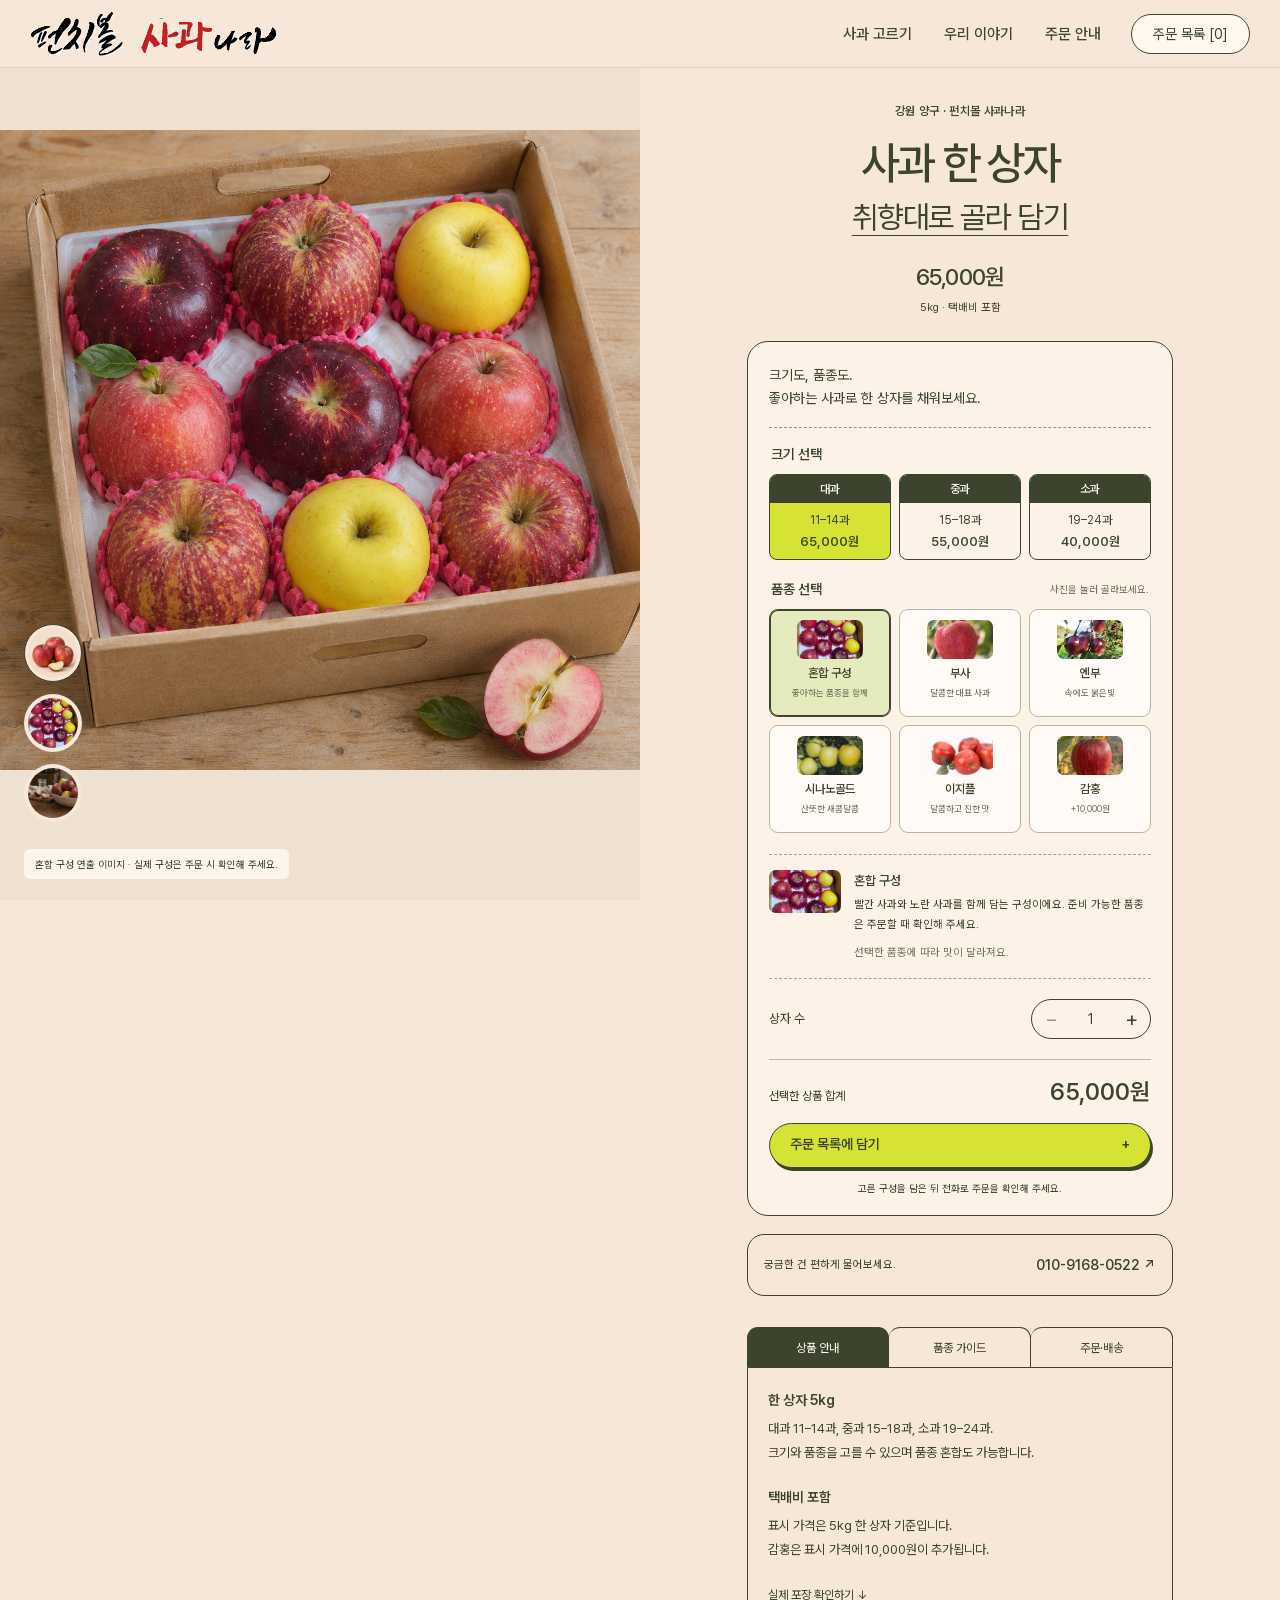
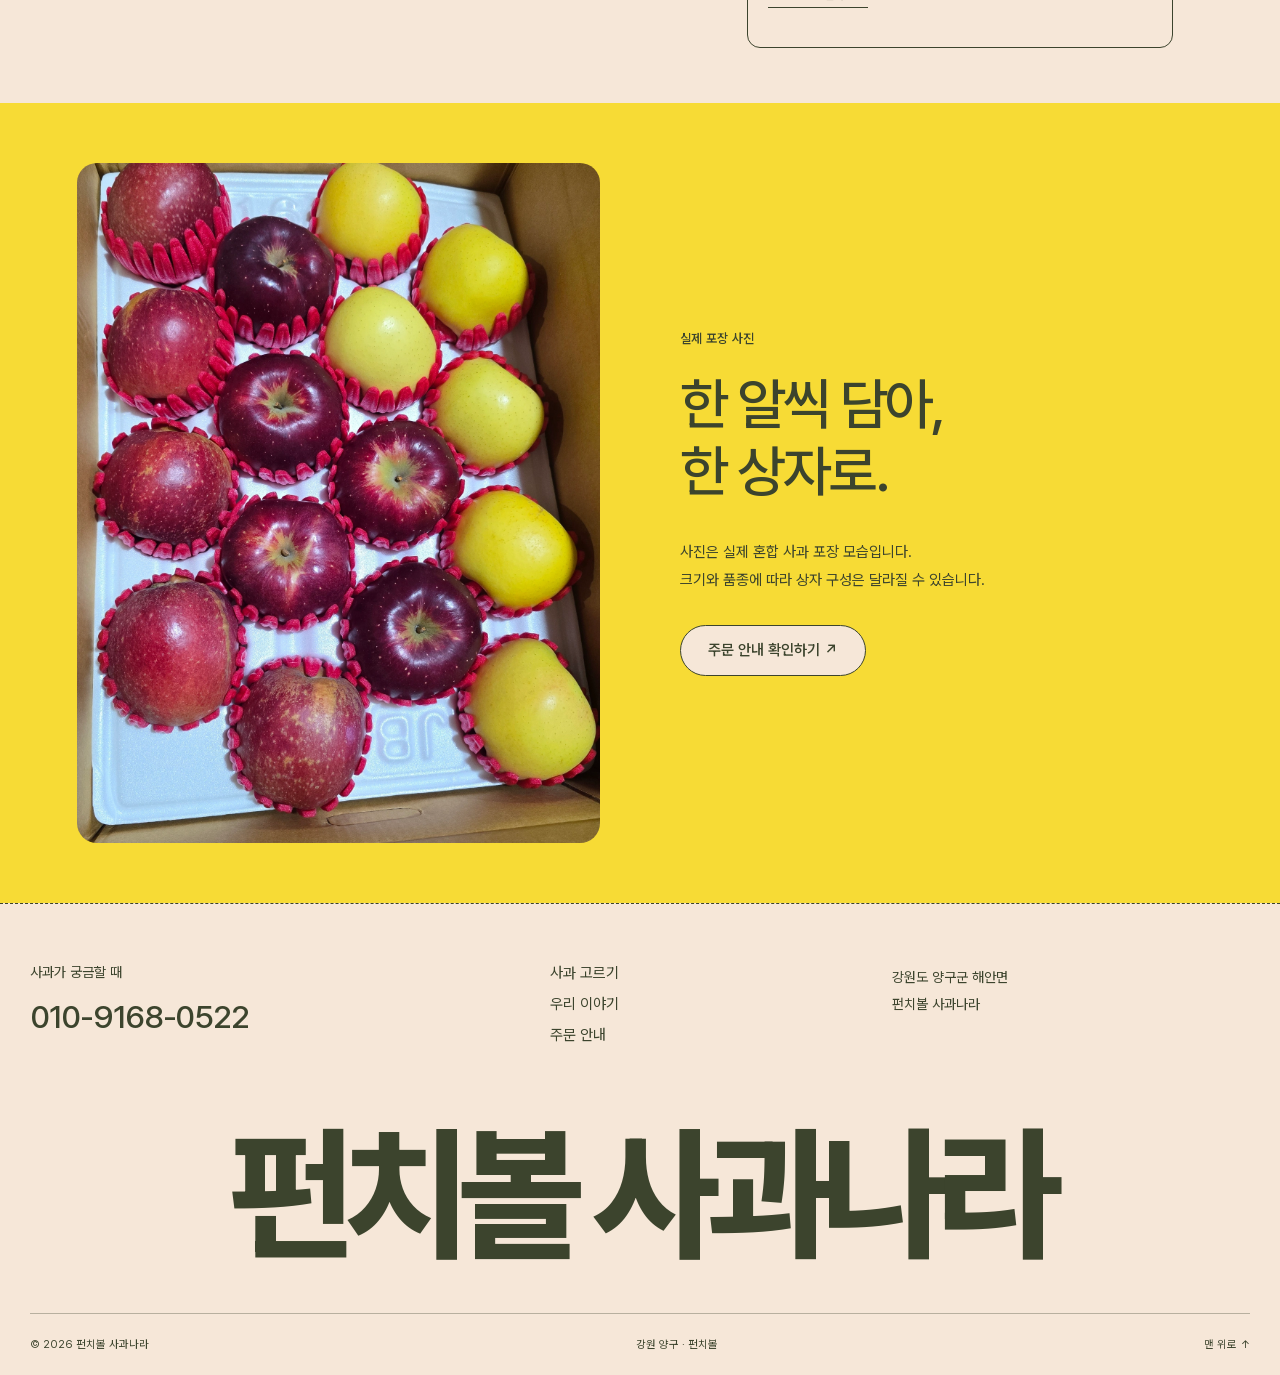
==== commit 6e65cd00: "Fix overlapping editorial layout, preserve logo ink and show a true mixed composition" ====
--- a/product.html
+++ b/product.html
@@ -1,4 +1,4 @@
-<!doctype html><html lang="ko"><head><meta charset="utf-8"><meta name="viewport" content="width=device-width,initial-scale=1"><meta name="theme-color" content="#f6e7d8"><meta name="description" content="강원 양구 펀치볼 사과나라. 취향대로 고르는 사과 한 상자. 크기와 품종을 고르고 전화로 주문 문의하세요."><title>사과 한 상자 고르기 — 펀치볼 사과나라</title><link rel="preload" href="assets/PretendardVariable.woff2" as="font" type="font/woff2" crossorigin><link rel="stylesheet" href="styles.css?v=20261113-04"><script src="app.js?v=20261113-04" defer></script></head><body class="product-page" id="top"><a class="skip-link" href="#main">본문으로 이동</a><header class="site-header"><a class="brand" href="index.html" aria-label="펀치볼 사과나라 홈"><span class="brand-lockup"><span class="brand-fragment brand-first"><img src="assets/brand-wordmark.png" alt="펀치볼" width="188" height="81"></span><span class="brand-fragment brand-second"><img src="assets/brand-wordmark.png" alt="사과나라" width="188" height="81"></span></span></a><nav aria-label="주 메뉴"><a href="index.html#products">사과 고르기</a><a href="index.html#story">우리 이야기</a><a href="index.html#faq">주문 안내</a></nav><button class="basket-button" data-open-cart>주문 목록 <span data-cart-count>[0]</span></button><button class="menu-button" aria-label="메뉴 열기" aria-expanded="false" aria-controls="mobile-nav">메뉴</button></header><nav class="mobile-nav" id="mobile-nav" aria-label="모바일 메뉴" hidden><a href="index.html#products">사과 고르기</a><a href="index.html#story">우리 이야기</a><a href="index.html#faq">주문 안내</a></nav><main id="main"><section class="product-detail"><div class="detail-media"><div class="gallery-stage" data-gallery="apples"><div class="detail-visual"><div class="apple-sprite large" data-detail-sprite></div></div><img class="gallery-photo" data-gallery-image src="assets/real-apple-box.webp" alt="실제 포장된 혼합 사과 상자" hidden width="1440" height="2560"><span class="gallery-caption" data-gallery-caption>상품 연출 이미지 · 구성은 선택 옵션에 따라 달라집니다.</span><div class="gallery-thumbnails" aria-label="상품 사진 선택"><button type="button" data-gallery-choice="apples" aria-label="사과 연출 사진 보기" aria-pressed="true"><span class="apple-sprite large" data-thumbnail-sprite></span></button><button type="button" data-gallery-choice="packing" aria-label="실제 포장 사진 보기" aria-pressed="false"><img src="assets/real-apple-box.webp" alt="" width="1440" height="2560"></button><button type="button" data-gallery-choice="table" aria-label="식탁 연출 사진 보기" aria-pressed="false"><img src="assets/apple-table-hero.png" alt="" width="1672" height="941"></button></div></div></div>
+<!doctype html><html lang="ko"><head><meta charset="utf-8"><meta name="viewport" content="width=device-width,initial-scale=1"><meta name="theme-color" content="#f6e7d8"><meta name="description" content="강원 양구 펀치볼 사과나라. 취향대로 고르는 사과 한 상자. 크기와 품종을 고르고 전화로 주문 문의하세요."><title>사과 한 상자 고르기 — 펀치볼 사과나라</title><link rel="preload" href="assets/PretendardVariable.woff2" as="font" type="font/woff2" crossorigin><link rel="stylesheet" href="styles.css?v=20261113-06"><script src="app.js?v=20261113-06" defer></script></head><body class="product-page" id="top"><a class="skip-link" href="#main">본문으로 이동</a><header class="site-header"><a class="brand" href="index.html" aria-label="펀치볼 사과나라 홈"><span class="brand-lockup"><span class="brand-fragment brand-first"><img src="assets/brand-wordmark.png" alt="펀치볼" width="188" height="81"></span><span class="brand-fragment brand-second"><img src="assets/brand-wordmark.png" alt="사과나라" width="188" height="81"></span></span></a><nav aria-label="주 메뉴"><a href="index.html#products">사과 고르기</a><a href="index.html#story">우리 이야기</a><a href="index.html#faq">주문 안내</a></nav><button class="basket-button" data-open-cart>주문 목록 <span data-cart-count>[0]</span></button><button class="menu-button" aria-label="메뉴 열기" aria-expanded="false" aria-controls="mobile-nav">메뉴</button></header><nav class="mobile-nav" id="mobile-nav" aria-label="모바일 메뉴" hidden><a href="index.html#products">사과 고르기</a><a href="index.html#story">우리 이야기</a><a href="index.html#faq">주문 안내</a></nav><main id="main"><section class="product-detail"><div class="detail-media"><div class="gallery-stage" data-gallery="apples"><div class="detail-visual"><div class="apple-sprite large" data-detail-sprite></div><img class="mixed-gallery-image" src="assets/mixed-apple-box.png" alt="붉은색, 짙은 자주색, 노란색 사과를 함께 담은 혼합 구성 연출 사진" width="1254" height="1254"></div><img class="gallery-photo" data-gallery-image src="assets/real-apple-box.webp" alt="실제 포장된 혼합 사과 상자" hidden width="1440" height="2560"><span class="gallery-caption" data-gallery-caption>상품 연출 이미지 · 구성은 선택 옵션에 따라 달라집니다.</span><div class="gallery-thumbnails" aria-label="상품 사진 선택"><button type="button" data-gallery-choice="apples" aria-label="사과 연출 사진 보기" aria-pressed="true"><span class="apple-sprite large" data-thumbnail-sprite></span></button><button type="button" data-gallery-choice="packing" aria-label="실제 포장 사진 보기" aria-pressed="false"><img src="assets/real-apple-box.webp" alt="" width="1440" height="2560"></button><button type="button" data-gallery-choice="table" aria-label="식탁 연출 사진 보기" aria-pressed="false"><img src="assets/apple-table-hero.png" alt="" width="1672" height="941"></button></div></div></div>
 <div class="detail-copy"><div class="product-heading"><p class="eyebrow">강원 양구 · 펀치볼 사과나라</p><h1>사과 한 상자</h1><p class="detail-subtitle">취향대로 골라 담기</p><div class="detail-price"><strong data-product-price>65,000원</strong><span>5kg · 택배비 포함</span></div></div>
 <form id="product-form" class="purchase-panel"><p class="panel-intro">크기도, 품종도.<br>좋아하는 사과로 한 상자를 채워보세요.</p><fieldset><legend>크기 선택</legend><div class="size-options"><label class="size-option"><input type="radio" name="size" value="large" checked><span><strong>대과</strong><small>11–14과</small><b>65,000원</b></span></label><label class="size-option"><input type="radio" name="size" value="medium" ><span><strong>중과</strong><small>15–18과</small><b>55,000원</b></span></label><label class="size-option"><input type="radio" name="size" value="small" ><span><strong>소과</strong><small>19–24과</small><b>40,000원</b></span></label></div></fieldset>
 <fieldset class="cultivar-fieldset"><legend>품종 선택 <span>사진을 눌러 골라보세요.</span></legend><div class="cultivar-options"><label class="cultivar-option"><input type="radio" name="variety" value="혼합" checked><span><span class="cultivar-photo photo-mixed "><img src="assets/cultivars/../real-apple-box.webp" alt="혼합 사과 실제 포장" width="150" height="100" loading="lazy"></span><strong>혼합 구성</strong><small>좋아하는 품종을 함께</small></span></label><label class="cultivar-option"><input type="radio" name="variety" value="부사" ><span><span class="cultivar-photo photo-fuji "><img src="assets/cultivars/fuji.webp" alt="부사 품종 참고 사진" width="150" height="100" loading="lazy"></span><strong>부사</strong><small>달콤한 대표 사과</small></span></label><label class="cultivar-option"><input type="radio" name="variety" value="엔부" ><span><span class="cultivar-photo photo-enbu "><img src="assets/cultivars/enbu-orchard.jpg" alt="엔부 품종 참고 사진" width="150" height="100" loading="lazy"></span><strong>엔부</strong><small>속에도 붉은빛</small></span></label><label class="cultivar-option"><input type="radio" name="variety" value="시나노골드" ><span><span class="cultivar-photo photo-shinano "><img src="assets/cultivars/shinano-gold.jpg" alt="시나노골드 품종 참고 사진" width="150" height="100" loading="lazy"></span><strong>시나노골드</strong><small>산뜻한 새콤달콤</small></span></label><label class="cultivar-option"><input type="radio" name="variety" value="이지플" ><span><span class="cultivar-photo photo-easyple "><img src="assets/cultivars/easyple.jpg" alt="이지플 품종 참고 사진" width="150" height="100" loading="lazy"></span><strong>이지플</strong><small>달콤하고 진한 맛</small></span></label><label class="cultivar-option"><input type="radio" name="variety" value="감홍" ><span><span class="cultivar-photo photo-gamhong "><img src="assets/cultivars/gamhong.webp" alt="감홍 품종 참고 사진" width="150" height="100" loading="lazy"></span><strong>감홍</strong><small>+10,000원</small></span></label></div></fieldset>
--- a/styles.css
+++ b/styles.css
@@ -5,7 +5,7 @@
 .hero{height:100svh;min-height:720px;max-height:1200px;position:relative;isolation:isolate;background:#47382b;color:var(--paper)}.hero-image{position:absolute;inset:0;width:100%;height:100%;object-fit:cover;object-position:center;transform:translate3d(0,var(--hero-shift,0px),0) scale(1.08);will-change:transform}.hero{overflow:clip}.hero-shade{position:absolute;inset:0;background:linear-gradient(90deg,rgba(0,0,0,.24),transparent 70%),linear-gradient(0deg,rgba(0,0,0,.40),transparent 65%)}.hero-content{position:absolute;left:var(--edge);bottom:62px;width:min(1120px,calc(100% - 60px))}.hero h1{font-size:clamp(72px,7.4vw,128px);font-weight:500;letter-spacing:-.055em;line-height:1.17;margin-bottom:32px}.pill{display:flex;align-items:center;justify-content:center;gap:30px;min-height:51px;padding:14px 27px;border:1px solid var(--ink);border-radius:100px;font-size:15px;font-weight:550;line-height:1.4;transition:background .18s,transform .18s}.pill span{margin-left:auto}.pill:hover{transform:translateY(-2px)}.primary{background:var(--lime);color:var(--ink)}.primary:hover{background:#e5ed75}.cream{background:var(--cream);color:var(--ink)}.cream:hover{background:var(--paper)}.secondary{background:transparent}.hero-button{max-width:350px}.scroll-cue{position:absolute;right:32px;bottom:55px;font-size:10px;letter-spacing:.14em;display:grid;gap:12px;text-align:center}.scroll-cue span{font-size:23px}.image-note{position:absolute;right:12px;bottom:10px;font-size:9px;letter-spacing:.03em;opacity:.7}.hero>.image-note{right:30px;bottom:15px}
 .origin-band{padding:36px var(--edge);border-bottom:1px dashed var(--ink)}.origin-band p{border-radius:60px;background:var(--paper);text-align:center;min-height:36px;padding:9px 20px;font-size:14px;font-weight:500;display:flex;gap:30px;justify-content:center}.band-divider{color:#969b81}
 .feature-section{background:var(--yellow);display:grid;grid-template-columns:1fr 1fr;gap:45px;padding:36px var(--edge);align-items:center;border-bottom:1px dashed var(--ink)}.feature-copy{text-align:center;padding:60px 12px}.eyebrow{font-size:13px;font-weight:550;letter-spacing:.025em;margin-bottom:25px}.feature-copy h2{font-size:clamp(38px,4.7vw,76px);font-weight:500;line-height:1.18;letter-spacing:-.065em;margin-bottom:27px}.feature-copy>p:not(.eyebrow){font-size:16px;line-height:1.8;margin-bottom:28px}.feature-copy .pill{display:inline-flex;min-width:210px}.feature-visual{position:relative;display:block;aspect-ratio:1/1;border:1px dashed var(--ink);border-radius:24px;overflow:hidden;background:#f3e1cd}.apple-sprite{width:100%;height:100%;background-image:url("assets/apple-products.png");background-size:300% 100%;background-repeat:no-repeat}.apple-sprite.large{background-position:left center}.apple-sprite.medium{background-position:center}.apple-sprite.small{background-position:right center}.feature-sticker{position:absolute;top:29px;right:27px;display:grid;place-content:center;border:1px solid var(--ink);border-radius:50%;width:104px;height:104px;font-size:18px;line-height:1.3;text-align:center;background:var(--cream);transform:rotate(12deg)}
-.statement{padding:125px 8vw 100px;min-height:1200px;height:150svh;max-height:1800px;display:flex;flex-direction:column;overflow:clip}.statement>.eyebrow{text-align:center;margin-bottom:76px}.statement h2{position:sticky;top:calc(50vh - 150px);font-size:clamp(48px,7vw,110px);font-weight:450;letter-spacing:-.065em;line-height:1.3}.statement h2 span{display:block;transform:translateX(calc(var(--statement-travel,0) * -1px));will-change:transform}.statement h2 span:last-child{text-align:right;transform:translateX(calc(var(--statement-travel,0) * 1px))}.statement-notes{display:flex;justify-content:space-evenly;gap:60px;max-width:900px;margin:auto auto 0;padding-top:180px;position:relative;z-index:1}.statement-notes p{font-size:16px;line-height:1.8}.statement-notes strong{display:block;font-size:18px;font-weight:600;margin-bottom:12px}
+.statement{padding:110px 8vw 100px;min-height:0;height:auto;max-height:none;display:block}.statement>.eyebrow{text-align:center;margin-bottom:76px}.statement h2{position:static;font-size:clamp(48px,7vw,110px);font-weight:450;letter-spacing:-.065em;line-height:1.3}.statement h2 span{display:block;transform:none}.statement h2 span:last-child{text-align:right;transform:none}.statement-notes{display:flex;justify-content:space-evenly;gap:60px;max-width:900px;margin:64px auto 0;padding-top:0;position:static}.statement-notes p{font-size:16px;line-height:1.8}.statement-notes strong{display:block;font-size:18px;font-weight:600;margin-bottom:12px}
 .products-section{padding:30px var(--edge) 80px}.section-intro{text-align:center;margin-bottom:68px}.section-intro h2{font-size:clamp(90px,17vw,280px);letter-spacing:-.085em;font-weight:800;line-height:1.15}.section-intro p{font-size:clamp(20px,3vw,42px);letter-spacing:-.05em;font-weight:450;margin-top:18px}.product-grid{display:grid;grid-template-columns:repeat(3,minmax(0,1fr));gap:28px}.product-image{display:block;position:relative;aspect-ratio:1;border-radius:24px;overflow:hidden;background:#f3e1cd}.product-image .apple-sprite{transition:transform .6s cubic-bezier(.2,.7,.2,1)}.product-image:hover .apple-sprite{transform:scale(1.055)}.product-image-label{position:absolute;top:19px;left:20px;right:20px;display:flex;align-items:center;justify-content:space-between;gap:12px;font-size:14px}.product-image-label>span{border:1px solid var(--ink);border-radius:50%;padding:7px 17px;font-size:12px}.product-image-label strong{font-weight:550}.product-title{display:flex;align-items:center;justify-content:space-between;margin:23px 0 12px;gap:12px}.product-title h3{font-size:28px;font-weight:550;letter-spacing:-.04em}.product-title>span{font-size:14px;white-space:nowrap}.product-description{font-size:15px;margin-bottom:24px;line-height:1.6}.product-footnote{display:flex;justify-content:space-between;gap:20px;font-size:13px;margin-top:35px;padding-top:24px;border-top:1px dashed #3c442d55;line-height:1.7}
 .story-section{display:grid;grid-template-columns:1fr 1fr;background:var(--ink);color:var(--cream);min-height:740px}.story-photo{position:relative;min-height:740px;overflow:hidden}.story-photo img{position:absolute;width:100%;height:100%;object-fit:cover;object-position:center}.photo-tag{position:absolute;left:24px;bottom:24px;border-radius:30px;background:var(--paper);color:var(--ink);padding:8px 15px;font-size:11px}.story-copy{padding:70px 5.3vw;display:flex;flex-direction:column;justify-content:center;align-items:flex-start}.story-copy h2,.packing-section h2{font-size:clamp(38px,4.4vw,68px);font-weight:500;line-height:1.2;letter-spacing:-.055em;margin-bottom:32px}.story-copy>p:not(.eyebrow){font-size:16px;line-height:1.85;margin-bottom:23px}.story-copy .pill{margin-top:18px;min-width:260px}
 .faq-section{padding:100px 5vw 110px;display:grid;grid-template-columns:1fr 1.3fr;gap:90px}.faq-section h2{font-size:60px;line-height:1.2;font-weight:500;letter-spacing:-.05em;margin-bottom:30px}.text-link{font-size:19px;border-bottom:1px solid;padding-bottom:5px}.faq-list{border-top:1px solid var(--ink)}details{border-bottom:1px solid #3c442d55}summary{cursor:pointer;list-style:none;padding:27px 36px 27px 0;font-size:19px;position:relative;line-height:1.5}summary::-webkit-details-marker{display:none}summary::after{content:"+";position:absolute;right:4px;top:24px;font-size:26px;font-weight:350}details[open] summary::after{content:"−"}details p{font-size:15px;line-height:1.9;max-width:560px;padding:0 35px 27px 0;color:#5f644f}
@@ -14,7 +14,7 @@
 .cart-dialog{position:fixed;inset:0 0 0 auto;max-width:min(510px,100%);width:510px;max-height:100dvh;height:100dvh;margin:0;border:0;border-left:1px solid var(--ink);padding:0;background:var(--cream);color:var(--ink)}.cart-dialog::backdrop{background:#151b1a88}.cart-shell{display:flex;flex-direction:column;height:100%;padding:27px}.cart-heading{display:flex;align-items:center;justify-content:space-between;gap:20px}.cart-heading h2{font-size:30px;font-weight:550;letter-spacing:-.04em}.icon-button{border:1px solid var(--ink);border-radius:50%;height:35px;width:35px;font-size:27px;line-height:1}.cart-intro{font-size:13px;line-height:1.7;margin-top:18px}.cart-items{flex:1;overflow:auto;margin:23px -5px 0;padding:0 5px}.empty-cart{padding:55px 10px;text-align:center;line-height:1.9;font-size:16px}.empty-cart a{display:inline-block;margin-top:18px;text-decoration:underline;text-underline-offset:5px}.cart-item{border-top:1px solid #3c442d44;padding:22px 0;display:grid;grid-template-columns:74px 1fr;gap:18px}.cart-item .apple-sprite{height:74px;border-radius:8px}.cart-item-title{display:flex;justify-content:space-between;gap:14px;align-items:start;font-size:17px;font-weight:550}.remove-item{border:0;font-size:12px;text-decoration:underline;padding:3px 0}.cart-item-copy p{font-size:12px;margin-top:9px}.cart-item-controls{display:flex;justify-content:space-between;align-items:center;gap:15px;margin-top:13px}.cart-item-controls strong{font-size:15px;font-weight:550}.cart-bottom{border-top:1px solid var(--ink);padding-top:22px}.cart-total{display:flex;align-items:center;justify-content:space-between;font-size:15px}.cart-total strong{font-size:26px;font-weight:550}.cart-shipping{font-size:11px;margin:12px 0 21px}.cart-bottom .pill{width:100%;margin-top:10px}.cart-disclaimer{font-size:11px;line-height:1.7;margin-top:17px;color:#6c705c}.toast{position:fixed;bottom:28px;left:50%;transform:translate(-50%,20px);background:var(--ink);color:var(--paper);border:1px solid var(--cream);padding:15px 23px;border-radius:60px;font-size:14px;opacity:0;pointer-events:none;z-index:80;transition:opacity .2s,transform .2s;max-width:calc(100% - 30px);text-align:center}.toast.visible{opacity:1;transform:translate(-50%,0)}
 @media(min-width:1700px){.feature-section{gap:75px}.feature-visual{max-height:850px}.statement{padding-left:12vw;padding-right:12vw}.product-detail{gap:8vw;padding-left:5vw;padding-right:5vw}.detail-copy{padding-top:4vw}}
 @media(max-width:1000px){.site-header nav{gap:20px;font-size:13px}.feature-section{gap:20px}.feature-copy{padding:35px 0}.feature-copy>p:not(.eyebrow){font-size:14px}.feature-sticker{width:80px;height:80px;font-size:15px;top:20px;right:20px}.statement{padding:90px 5vw}.statement-notes{margin-top:65px}.product-grid{gap:17px}.product-image-label{left:12px;right:12px;font-size:12px;top:14px}.product-image-label>span{font-size:10px;padding:5px 10px}.product-title h3{font-size:23px}.product-title>span{font-size:12px}.story-photo{min-height:650px}.story-section{min-height:650px}.story-copy{padding:50px 30px}.story-copy>p:not(.eyebrow){font-size:14px}.story-copy .pill{min-width:0;gap:15px;padding:13px 21px}.faq-section{gap:40px;padding:75px 30px}.faq-section h2{font-size:48px}.footer-phone{font-size:25px}.product-detail{gap:35px}.detail-copy h1{font-size:39px}.detail-price{display:block}.detail-price span{display:block;margin-top:10px}.size-options{gap:6px}.size-option b{font-size:12px}.packing-section{gap:40px}}
-@media(max-width:700px){:root{--edge:18px}html{scroll-padding-top:95px}.site-header{height:64px;padding:5px 18px;gap:12px}.brand-text{font-size:20px;letter-spacing:-.075em}.site-header nav{display:none}.basket-button{margin-left:auto;padding:9px 13px;font-size:12px}.menu-button{display:block;border:1px solid currentColor;border-radius:40px;padding:9px 13px;color:inherit;font-size:12px}.hero{height:100svh;min-height:650px;max-height:1100px}.hero-image{object-position:63% center;transform:none;will-change:auto}.hero-shade{background:linear-gradient(0deg,#17130ab0,transparent 85%)}.hero-content{left:20px;bottom:74px;width:calc(100% - 40px)}.hero h1{font-size:clamp(38px,8.7vw,58px);line-height:1.25;letter-spacing:-.055em;margin-bottom:26px}.hero-button{max-width:none;min-height:48px;font-size:14px}.scroll-cue{right:20px;bottom:17px;display:flex;gap:10px;align-items:center;font-size:8px}.scroll-cue span{font-size:16px}.hero>.image-note{left:20px;right:auto;bottom:20px;font-size:8px}.origin-band{display:none}.origin-band p{font-size:11px;gap:10px;padding:10px 8px}.feature-section{display:flex;flex-direction:column;gap:0;padding:14px 18px 22px}.feature-copy{padding:37px 0 32px}.eyebrow{font-size:11px;margin-bottom:20px}.feature-copy h2{font-size:43px;margin-bottom:20px}.feature-copy>p:not(.eyebrow){font-size:13px;line-height:1.9;margin-bottom:22px}.feature-copy .pill{min-width:205px;min-height:45px;font-size:13px}.feature-visual{width:100%;aspect-ratio:1.12;border-radius:18px}.feature-sticker{width:77px;height:77px;font-size:14px;right:17px;top:17px}.statement{padding:86px 22px 65px;height:auto;min-height:660px;max-height:none}.statement>.eyebrow{margin-bottom:45px}.statement h2{position:sticky;top:calc(50vh - 150px);font-size:clamp(33px,8vw,54px);line-height:1.6;letter-spacing:-.06em}.statement-notes{gap:24px;margin-top:auto;padding-top:110px;justify-content:space-between}.statement-notes p{font-size:12px;line-height:1.8}.statement-notes strong{font-size:14px;margin-bottom:8px}.products-section{padding:20px 18px 47px}.section-intro{margin-bottom:32px}.section-intro h2{font-size:27vw;letter-spacing:-.08em}.section-intro p{font-size:19px;margin-top:13px}.product-grid{display:flex;overflow-x:auto;scroll-snap-type:x mandatory;gap:16px;padding-bottom:20px;scrollbar-width:thin;scrollbar-color:var(--ink) transparent}.product-card{width:84%;min-width:84%;scroll-snap-align:start}.product-image{border-radius:18px}.product-image-label{font-size:13px;top:17px;left:16px;right:16px}.product-image-label>span{font-size:11px}.product-title{margin-top:18px}.product-title h3{font-size:25px}.product-title>span{font-size:13px}.product-description{font-size:13px;margin-bottom:18px}.product-card>.pill{min-height:45px;font-size:13px}.product-footnote{display:block;font-size:11px;padding-top:18px;margin-top:17px}.product-footnote span{display:block;margin-top:5px}.story-section{display:block;min-height:0}.story-photo{height:490px;min-height:0}.story-photo img{object-position:center 45%}.photo-tag{left:18px;bottom:18px;font-size:10px}.story-copy{padding:45px 25px 50px}.story-copy h2{font-size:40px;margin-bottom:24px}.story-copy>p:not(.eyebrow){font-size:14px;line-height:1.85;margin-bottom:18px}.story-copy .pill{min-width:250px;font-size:13px;min-height:46px;margin-top:12px}.faq-section{display:block;padding:55px 22px 60px}.faq-section h2{font-size:40px;margin-bottom:23px}.text-link{font-size:17px}.faq-list{margin-top:42px}summary{font-size:16px;padding:23px 30px 23px 0}summary::after{font-size:22px;top:20px}details p{font-size:13px;line-height:1.85;padding-bottom:23px}.footer{padding:37px 20px 0}.footer-top{grid-template-columns:1fr 1fr;gap:30px;margin-bottom:45px}.footer-top>div:first-child{grid-column:1/-1}.footer-label{font-size:12px;margin-bottom:12px}.footer-phone{font-size:30px}.footer-links{font-size:12px;gap:12px}.footer-location{font-size:12px}.footer-wordmark{font-size:10.5vw;padding-bottom:25px}.footer-bottom{font-size:9px;padding:20px 0;gap:12px}.footer-bottom>span:nth-child(2){display:none}.breadcrumb{margin-top:88px;font-size:10px;gap:10px}.product-detail{display:block;padding:25px 18px 45px}.detail-visual{border-radius:18px}.detail-media>p{font-size:10px;margin:12px 0}.pack-preview{margin-top:16px;font-size:12px}.pack-preview img{height:58px;width:58px}.detail-copy{padding-top:36px;max-width:none}.detail-copy h1{font-size:38px}.detail-subtitle{font-size:13px;margin-top:13px}.detail-price{display:flex;align-items:center;padding:24px 0;margin-bottom:24px}.detail-price strong{font-size:28px}.detail-price span{font-size:11px;margin-top:0}legend,.select-label{font-size:13px}.size-options{gap:8px}.size-option strong{font-size:16px}.size-option small{font-size:11px}.size-option b{font-size:13px}.quantity-line{font-size:13px}.selection-total{font-size:13px}.selection-total strong{font-size:24px}.add-button{min-height:51px}.direct-call{font-size:13px}.detail-notice{font-size:11px}.packing-section{display:block;padding:25px 18px 42px}.packing-section img{height:480px;border-radius:15px;margin-bottom:32px}.packing-section h2{font-size:38px;margin-bottom:23px}.packing-section p:not(.eyebrow){font-size:13px;margin-bottom:23px}.packing-section .pill{font-size:13px;min-height:45px}.cart-shell{padding:22px}.cart-heading h2{font-size:26px}.cart-intro{font-size:12px}.cart-item{gap:12px;grid-template-columns:65px 1fr}.cart-item .apple-sprite{height:65px}.cart-item-title{font-size:15px}.cart-bottom{padding-top:18px}.cart-total strong{font-size:24px}.cart-disclaimer{font-size:10px}.toast{font-size:12px;bottom:20px}}
+@media(max-width:700px){:root{--edge:18px}html{scroll-padding-top:95px}.site-header{height:64px;padding:5px 18px;gap:12px}.brand-text{font-size:20px;letter-spacing:-.075em}.site-header nav{display:none}.basket-button{margin-left:auto;padding:9px 13px;font-size:12px}.menu-button{display:block;border:1px solid currentColor;border-radius:40px;padding:9px 13px;color:inherit;font-size:12px}.hero{height:100svh;min-height:650px;max-height:1100px}.hero-image{object-position:63% center;transform:none;will-change:auto}.hero-shade{background:linear-gradient(0deg,#17130ab0,transparent 85%)}.hero-content{left:20px;bottom:74px;width:calc(100% - 40px)}.hero h1{font-size:clamp(38px,8.7vw,58px);line-height:1.25;letter-spacing:-.055em;margin-bottom:26px}.hero-button{max-width:none;min-height:48px;font-size:14px}.scroll-cue{right:20px;bottom:17px;display:flex;gap:10px;align-items:center;font-size:8px}.scroll-cue span{font-size:16px}.hero>.image-note{left:20px;right:auto;bottom:20px;font-size:8px}.origin-band{display:none}.origin-band p{font-size:11px;gap:10px;padding:10px 8px}.feature-section{display:flex;flex-direction:column;gap:0;padding:14px 18px 22px}.feature-copy{padding:37px 0 32px}.eyebrow{font-size:11px;margin-bottom:20px}.feature-copy h2{font-size:43px;margin-bottom:20px}.feature-copy>p:not(.eyebrow){font-size:13px;line-height:1.9;margin-bottom:22px}.feature-copy .pill{min-width:205px;min-height:45px;font-size:13px}.feature-visual{width:100%;aspect-ratio:1.12;border-radius:18px}.feature-sticker{width:77px;height:77px;font-size:14px;right:17px;top:17px}.statement{padding:74px 22px 60px;height:auto;min-height:0;max-height:none}.statement>.eyebrow{margin-bottom:45px}.statement h2{position:static;font-size:clamp(33px,8vw,54px);line-height:1.6;letter-spacing:-.06em}.statement-notes{gap:24px;margin:45px auto 0;padding-top:0;justify-content:space-between}.statement-notes p{font-size:12px;line-height:1.8}.statement-notes strong{font-size:14px;margin-bottom:8px}.products-section{padding:20px 18px 47px}.section-intro{margin-bottom:32px}.section-intro h2{font-size:27vw;letter-spacing:-.08em}.section-intro p{font-size:19px;margin-top:13px}.product-grid{display:flex;overflow-x:auto;scroll-snap-type:x mandatory;gap:16px;padding-bottom:20px;scrollbar-width:thin;scrollbar-color:var(--ink) transparent}.product-card{width:84%;min-width:84%;scroll-snap-align:start}.product-image{border-radius:18px}.product-image-label{font-size:13px;top:17px;left:16px;right:16px}.product-image-label>span{font-size:11px}.product-title{margin-top:18px}.product-title h3{font-size:25px}.product-title>span{font-size:13px}.product-description{font-size:13px;margin-bottom:18px}.product-card>.pill{min-height:45px;font-size:13px}.product-footnote{display:block;font-size:11px;padding-top:18px;margin-top:17px}.product-footnote span{display:block;margin-top:5px}.story-section{display:block;min-height:0}.story-photo{height:490px;min-height:0}.story-photo img{object-position:center 45%}.photo-tag{left:18px;bottom:18px;font-size:10px}.story-copy{padding:45px 25px 50px}.story-copy h2{font-size:40px;margin-bottom:24px}.story-copy>p:not(.eyebrow){font-size:14px;line-height:1.85;margin-bottom:18px}.story-copy .pill{min-width:250px;font-size:13px;min-height:46px;margin-top:12px}.faq-section{display:block;padding:55px 22px 60px}.faq-section h2{font-size:40px;margin-bottom:23px}.text-link{font-size:17px}.faq-list{margin-top:42px}summary{font-size:16px;padding:23px 30px 23px 0}summary::after{font-size:22px;top:20px}details p{font-size:13px;line-height:1.85;padding-bottom:23px}.footer{padding:37px 20px 0}.footer-top{grid-template-columns:1fr 1fr;gap:30px;margin-bottom:45px}.footer-top>div:first-child{grid-column:1/-1}.footer-label{font-size:12px;margin-bottom:12px}.footer-phone{font-size:30px}.footer-links{font-size:12px;gap:12px}.footer-location{font-size:12px}.footer-wordmark{font-size:10.5vw;padding-bottom:25px}.footer-bottom{font-size:9px;padding:20px 0;gap:12px}.footer-bottom>span:nth-child(2){display:none}.breadcrumb{margin-top:88px;font-size:10px;gap:10px}.product-detail{display:block;padding:25px 18px 45px}.detail-visual{border-radius:18px}.detail-media>p{font-size:10px;margin:12px 0}.pack-preview{margin-top:16px;font-size:12px}.pack-preview img{height:58px;width:58px}.detail-copy{padding-top:36px;max-width:none}.detail-copy h1{font-size:38px}.detail-subtitle{font-size:13px;margin-top:13px}.detail-price{display:flex;align-items:center;padding:24px 0;margin-bottom:24px}.detail-price strong{font-size:28px}.detail-price span{font-size:11px;margin-top:0}legend,.select-label{font-size:13px}.size-options{gap:8px}.size-option strong{font-size:16px}.size-option small{font-size:11px}.size-option b{font-size:13px}.quantity-line{font-size:13px}.selection-total{font-size:13px}.selection-total strong{font-size:24px}.add-button{min-height:51px}.direct-call{font-size:13px}.detail-notice{font-size:11px}.packing-section{display:block;padding:25px 18px 42px}.packing-section img{height:480px;border-radius:15px;margin-bottom:32px}.packing-section h2{font-size:38px;margin-bottom:23px}.packing-section p:not(.eyebrow){font-size:13px;margin-bottom:23px}.packing-section .pill{font-size:13px;min-height:45px}.cart-shell{padding:22px}.cart-heading h2{font-size:26px}.cart-intro{font-size:12px}.cart-item{gap:12px;grid-template-columns:65px 1fr}.cart-item .apple-sprite{height:65px}.cart-item-title{font-size:15px}.cart-bottom{padding-top:18px}.cart-total strong{font-size:24px}.cart-disclaimer{font-size:10px}.toast{font-size:12px;bottom:20px}}
 @media(prefers-reduced-motion:reduce){html{scroll-behavior:auto}*,*::before,*::after{transition:none!important;animation:none!important}}
 
 /* Reference-aligned editorial layout and the cultivar guide. */
@@ -259,17 +259,23 @@
 @media(max-width:360px){.variety-names{gap:8px}.variety-name>.cultivar-photo{width:57px}.variety-name>span:last-child{font-size:11px}.detail-copy{padding-left:15px;padding-right:15px}.purchase-panel{padding-left:13px;padding-right:13px}.cultivar-option small{font-size:7px}.cultivar-option .cultivar-photo{width:54px}.contact-strip{flex-direction:column;align-items:flex-start}.mobile-order-bar{padding-left:14px;padding-right:14px;gap:10px}.mobile-order-bar .pill{padding:10px 13px;font-size:11px}}
 
 /* Original business-card lettering, arranged horizontally without the basket. */
-.brand{width:241px;height:43px;position:relative}
+.brand{width:248px;height:44px;position:relative}
 .brand-filter-defs{position:absolute;overflow:hidden;pointer-events:none}
-.brand-lockup{display:flex;align-items:center;gap:7px;width:241px;height:43px}
+.brand-lockup{display:flex;align-items:flex-end;gap:14px;width:248px;height:44px}
 .brand-fragment{position:relative;display:block;overflow:hidden;flex-shrink:0}
-.brand-first{width:94px;height:43px}
-.brand-second{width:140px;height:37px}
+.brand-first{width:94px;height:44px}
+.brand-second{width:140px;height:38px}
 .brand-fragment img{position:absolute;width:188px;height:81px;max-width:none;filter:none}
 .brand-first img{left:0;top:0}
-.brand-second img{left:-49px;top:-44px}
-.home-page .site-header:not(.scrolled) .brand-fragment img{filter:brightness(0) invert(97%) sepia(10%)}
-@media(max-width:1000px) and (min-width:701px){.brand{width:205px;height:37px}.brand-lockup{transform:scale(.85);transform-origin:top left}}
-@media(max-width:700px){.brand{width:145px;height:26px}.brand-lockup{transform:scale(.6);transform-origin:top left}}
-@media(max-width:360px){.brand{width:135px;height:25px}.brand-lockup{transform:scale(.56)}}
-
+.brand-second img{left:-48px;top:-43px}
+
+@media(max-width:1000px) and (min-width:701px){.brand{width:211px;height:38px}.brand-lockup{transform:scale(.85);transform-origin:top left}}
+@media(max-width:700px){.brand{width:149px;height:27px}.brand-lockup{transform:scale(.6);transform-origin:top left}}
+@media(max-width:360px){.brand{width:139px;height:25px}.brand-lockup{transform:scale(.56)}}
+
+/* Original ink stays legible on one quiet navigation surface. */
+.site-header,.home-page .site-header:not(.scrolled),.product-page .site-header:not(.scrolled){background:var(--cream);color:var(--ink);border-bottom-color:#3c442d25}
+.mixed-feature-image{display:block;width:100%;height:100%;object-fit:cover}
+.mixed-gallery-image{display:none;width:100%;height:100%;object-fit:contain;background:#efe1d1}
+.gallery-stage[data-variety="mixed"] .detail-visual>.apple-sprite{display:none}
+.gallery-stage[data-variety="mixed"] .mixed-gallery-image{display:block}
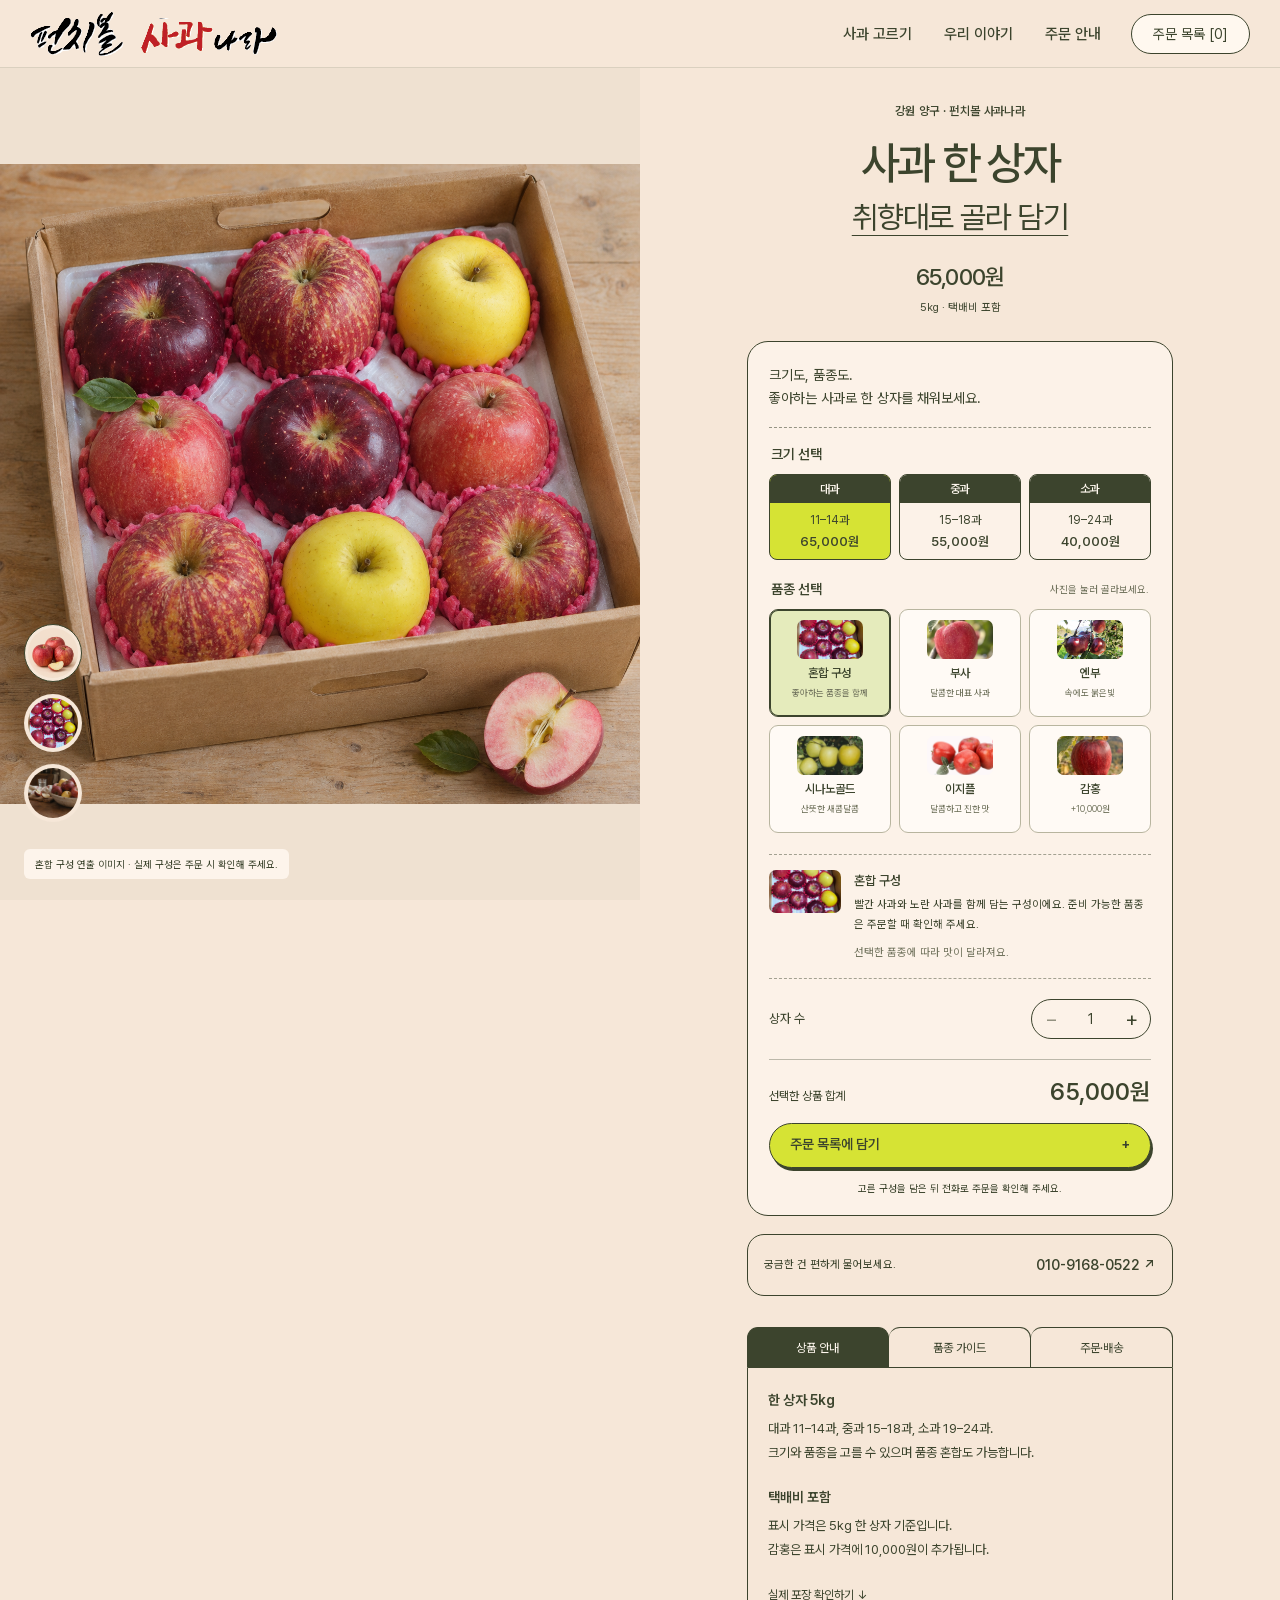
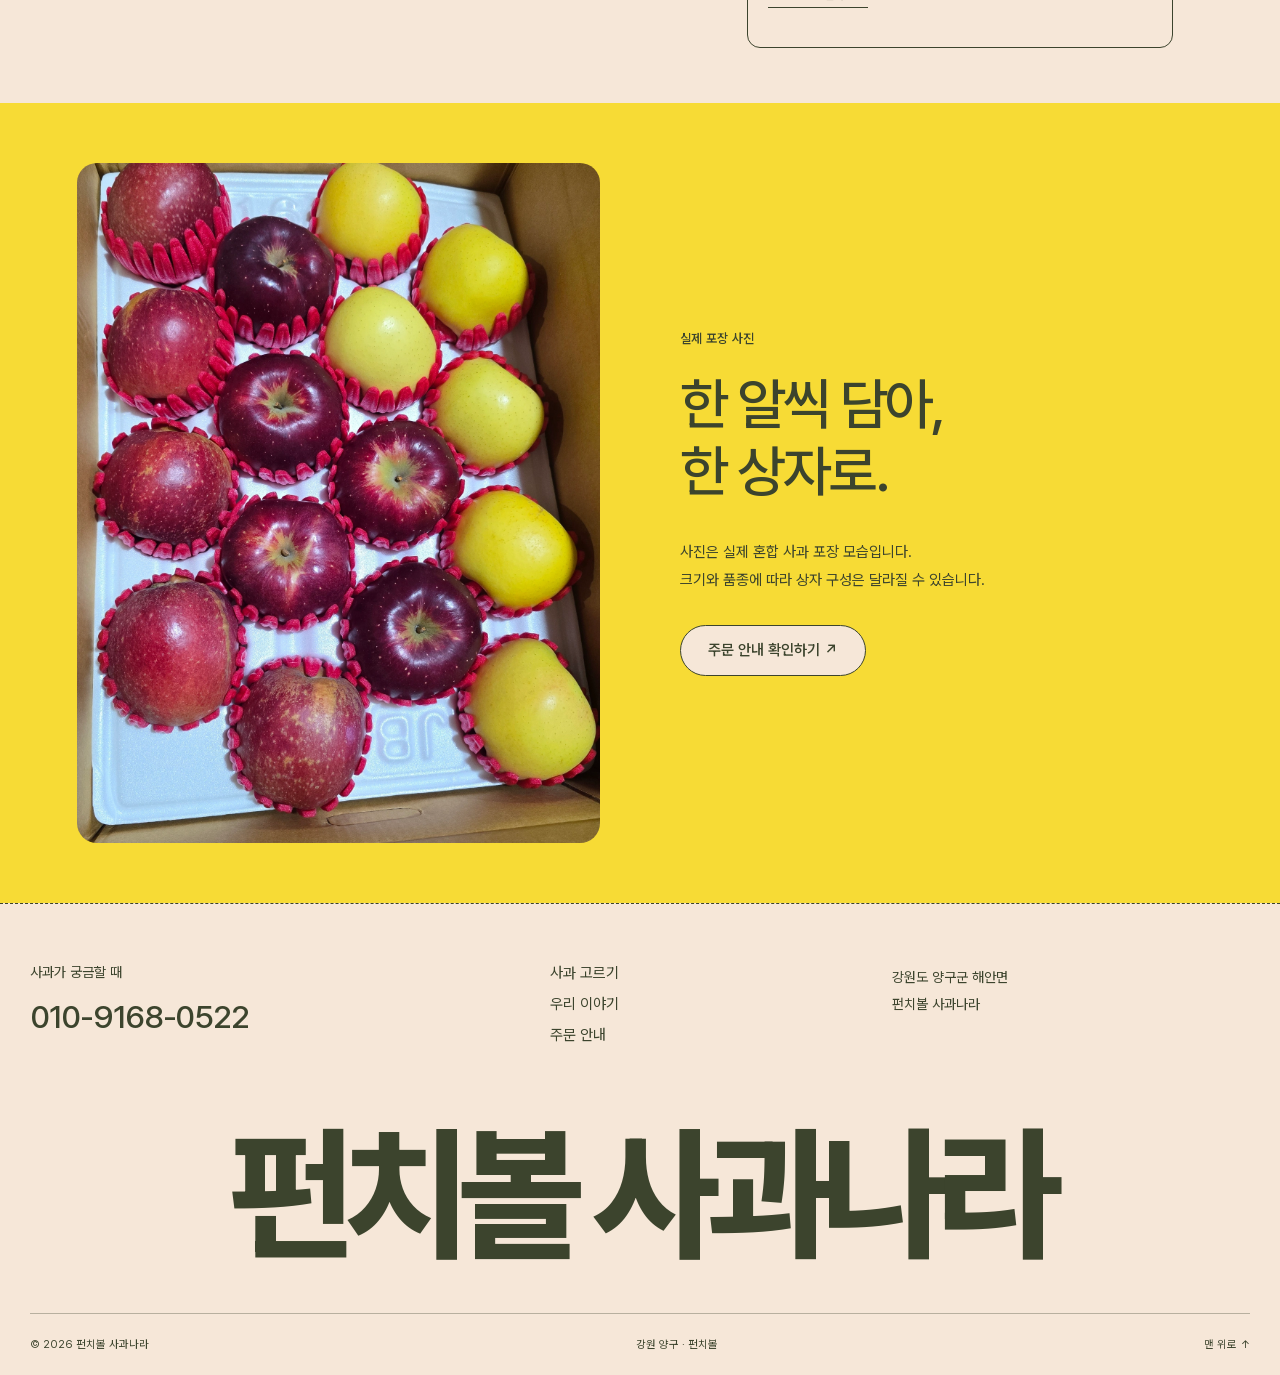
==== commit fb1ba18c: "Fix product gallery and order list scroll layouts across viewports" ====
--- a/product.html
+++ b/product.html
@@ -1,4 +1,4 @@
-<!doctype html><html lang="ko"><head><meta charset="utf-8"><meta name="viewport" content="width=device-width,initial-scale=1"><meta name="theme-color" content="#f6e7d8"><meta name="description" content="강원 양구 펀치볼 사과나라. 취향대로 고르는 사과 한 상자. 크기와 품종을 고르고 전화로 주문 문의하세요."><title>사과 한 상자 고르기 — 펀치볼 사과나라</title><link rel="preload" href="assets/PretendardVariable.woff2" as="font" type="font/woff2" crossorigin><link rel="stylesheet" href="styles.css?v=20261113-06"><script src="app.js?v=20261113-06" defer></script></head><body class="product-page" id="top"><a class="skip-link" href="#main">본문으로 이동</a><header class="site-header"><a class="brand" href="index.html" aria-label="펀치볼 사과나라 홈"><span class="brand-lockup"><span class="brand-fragment brand-first"><img src="assets/brand-wordmark.png" alt="펀치볼" width="188" height="81"></span><span class="brand-fragment brand-second"><img src="assets/brand-wordmark.png" alt="사과나라" width="188" height="81"></span></span></a><nav aria-label="주 메뉴"><a href="index.html#products">사과 고르기</a><a href="index.html#story">우리 이야기</a><a href="index.html#faq">주문 안내</a></nav><button class="basket-button" data-open-cart>주문 목록 <span data-cart-count>[0]</span></button><button class="menu-button" aria-label="메뉴 열기" aria-expanded="false" aria-controls="mobile-nav">메뉴</button></header><nav class="mobile-nav" id="mobile-nav" aria-label="모바일 메뉴" hidden><a href="index.html#products">사과 고르기</a><a href="index.html#story">우리 이야기</a><a href="index.html#faq">주문 안내</a></nav><main id="main"><section class="product-detail"><div class="detail-media"><div class="gallery-stage" data-gallery="apples"><div class="detail-visual"><div class="apple-sprite large" data-detail-sprite></div><img class="mixed-gallery-image" src="assets/mixed-apple-box.png" alt="붉은색, 짙은 자주색, 노란색 사과를 함께 담은 혼합 구성 연출 사진" width="1254" height="1254"></div><img class="gallery-photo" data-gallery-image src="assets/real-apple-box.webp" alt="실제 포장된 혼합 사과 상자" hidden width="1440" height="2560"><span class="gallery-caption" data-gallery-caption>상품 연출 이미지 · 구성은 선택 옵션에 따라 달라집니다.</span><div class="gallery-thumbnails" aria-label="상품 사진 선택"><button type="button" data-gallery-choice="apples" aria-label="사과 연출 사진 보기" aria-pressed="true"><span class="apple-sprite large" data-thumbnail-sprite></span></button><button type="button" data-gallery-choice="packing" aria-label="실제 포장 사진 보기" aria-pressed="false"><img src="assets/real-apple-box.webp" alt="" width="1440" height="2560"></button><button type="button" data-gallery-choice="table" aria-label="식탁 연출 사진 보기" aria-pressed="false"><img src="assets/apple-table-hero.png" alt="" width="1672" height="941"></button></div></div></div>
+<!doctype html><html lang="ko"><head><meta charset="utf-8"><meta name="viewport" content="width=device-width,initial-scale=1"><meta name="theme-color" content="#f6e7d8"><meta name="description" content="강원 양구 펀치볼 사과나라. 취향대로 고르는 사과 한 상자. 크기와 품종을 고르고 전화로 주문 문의하세요."><title>사과 한 상자 고르기 — 펀치볼 사과나라</title><link rel="preload" href="assets/PretendardVariable.woff2" as="font" type="font/woff2" crossorigin><link rel="stylesheet" href="styles.css?v=20261113-07"><script src="app.js?v=20261113-07" defer></script></head><body class="product-page" id="top"><a class="skip-link" href="#main">본문으로 이동</a><header class="site-header"><a class="brand" href="index.html" aria-label="펀치볼 사과나라 홈"><span class="brand-lockup"><span class="brand-fragment brand-first"><img src="assets/brand-wordmark.png" alt="펀치볼" width="188" height="81"></span><span class="brand-fragment brand-second"><img src="assets/brand-wordmark.png" alt="사과나라" width="188" height="81"></span></span></a><nav aria-label="주 메뉴"><a href="index.html#products">사과 고르기</a><a href="index.html#story">우리 이야기</a><a href="index.html#faq">주문 안내</a></nav><button class="basket-button" data-open-cart>주문 목록 <span data-cart-count>[0]</span></button><button class="menu-button" aria-label="메뉴 열기" aria-expanded="false" aria-controls="mobile-nav">메뉴</button></header><nav class="mobile-nav" id="mobile-nav" aria-label="모바일 메뉴" hidden><a href="index.html#products">사과 고르기</a><a href="index.html#story">우리 이야기</a><a href="index.html#faq">주문 안내</a></nav><main id="main"><section class="product-detail"><div class="detail-media"><div class="gallery-stage" data-gallery="apples"><div class="detail-visual"><div class="apple-sprite large" data-detail-sprite></div><img class="mixed-gallery-image" src="assets/mixed-apple-box.png" alt="붉은색, 짙은 자주색, 노란색 사과를 함께 담은 혼합 구성 연출 사진" width="1254" height="1254"></div><img class="gallery-photo" data-gallery-image src="assets/real-apple-box.webp" alt="실제 포장된 혼합 사과 상자" hidden width="1440" height="2560"><span class="gallery-caption" data-gallery-caption>상품 연출 이미지 · 구성은 선택 옵션에 따라 달라집니다.</span><div class="gallery-thumbnails" aria-label="상품 사진 선택"><button type="button" data-gallery-choice="apples" aria-label="사과 연출 사진 보기" aria-pressed="true"><span class="apple-sprite large" data-thumbnail-sprite></span></button><button type="button" data-gallery-choice="packing" aria-label="실제 포장 사진 보기" aria-pressed="false"><img src="assets/real-apple-box.webp" alt="" width="1440" height="2560"></button><button type="button" data-gallery-choice="table" aria-label="식탁 연출 사진 보기" aria-pressed="false"><img src="assets/apple-table-hero.png" alt="" width="1672" height="941"></button></div></div></div>
 <div class="detail-copy"><div class="product-heading"><p class="eyebrow">강원 양구 · 펀치볼 사과나라</p><h1>사과 한 상자</h1><p class="detail-subtitle">취향대로 골라 담기</p><div class="detail-price"><strong data-product-price>65,000원</strong><span>5kg · 택배비 포함</span></div></div>
 <form id="product-form" class="purchase-panel"><p class="panel-intro">크기도, 품종도.<br>좋아하는 사과로 한 상자를 채워보세요.</p><fieldset><legend>크기 선택</legend><div class="size-options"><label class="size-option"><input type="radio" name="size" value="large" checked><span><strong>대과</strong><small>11–14과</small><b>65,000원</b></span></label><label class="size-option"><input type="radio" name="size" value="medium" ><span><strong>중과</strong><small>15–18과</small><b>55,000원</b></span></label><label class="size-option"><input type="radio" name="size" value="small" ><span><strong>소과</strong><small>19–24과</small><b>40,000원</b></span></label></div></fieldset>
 <fieldset class="cultivar-fieldset"><legend>품종 선택 <span>사진을 눌러 골라보세요.</span></legend><div class="cultivar-options"><label class="cultivar-option"><input type="radio" name="variety" value="혼합" checked><span><span class="cultivar-photo photo-mixed "><img src="assets/cultivars/../real-apple-box.webp" alt="혼합 사과 실제 포장" width="150" height="100" loading="lazy"></span><strong>혼합 구성</strong><small>좋아하는 품종을 함께</small></span></label><label class="cultivar-option"><input type="radio" name="variety" value="부사" ><span><span class="cultivar-photo photo-fuji "><img src="assets/cultivars/fuji.webp" alt="부사 품종 참고 사진" width="150" height="100" loading="lazy"></span><strong>부사</strong><small>달콤한 대표 사과</small></span></label><label class="cultivar-option"><input type="radio" name="variety" value="엔부" ><span><span class="cultivar-photo photo-enbu "><img src="assets/cultivars/enbu-orchard.jpg" alt="엔부 품종 참고 사진" width="150" height="100" loading="lazy"></span><strong>엔부</strong><small>속에도 붉은빛</small></span></label><label class="cultivar-option"><input type="radio" name="variety" value="시나노골드" ><span><span class="cultivar-photo photo-shinano "><img src="assets/cultivars/shinano-gold.jpg" alt="시나노골드 품종 참고 사진" width="150" height="100" loading="lazy"></span><strong>시나노골드</strong><small>산뜻한 새콤달콤</small></span></label><label class="cultivar-option"><input type="radio" name="variety" value="이지플" ><span><span class="cultivar-photo photo-easyple "><img src="assets/cultivars/easyple.jpg" alt="이지플 품종 참고 사진" width="150" height="100" loading="lazy"></span><strong>이지플</strong><small>달콤하고 진한 맛</small></span></label><label class="cultivar-option"><input type="radio" name="variety" value="감홍" ><span><span class="cultivar-photo photo-gamhong "><img src="assets/cultivars/gamhong.webp" alt="감홍 품종 참고 사진" width="150" height="100" loading="lazy"></span><strong>감홍</strong><small>+10,000원</small></span></label></div></fieldset>
@@ -9,4 +9,4 @@
 <div id="panel-details" role="tabpanel" aria-labelledby="tab-details" tabindex="0"><h2>한 상자 5kg</h2><p>대과 11–14과, 중과 15–18과, 소과 19–24과.<br>크기와 품종을 고를 수 있으며 품종 혼합도 가능합니다.</p><h3>택배비 포함</h3><p>표시 가격은 5kg 한 상자 기준입니다.<br>감홍은 표시 가격에 10,000원이 추가됩니다.</p><a class="text-link" href="#packing">실제 포장 확인하기 ↓</a></div>
 <div id="panel-varieties" role="tabpanel" aria-labelledby="tab-varieties" tabindex="0" hidden><p class="taste-note">당도·산미는 일반적인 맛의 경향을 비교한 5단계 선택 가이드입니다. 실측 당도나 제품 품질 등급이 아니며 재배·수확·보관에 따라 달라질 수 있어요.</p><article class="guide-row"><span class="cultivar-photo photo-fuji "><img src="assets/cultivars/fuji.webp" alt="부사 품종 참고 사진" width="150" height="100" loading="lazy"></span><div><h3>부사</h3><p>달콤한 대표 사과</p><div class="taste-ratings"><span class="taste-row" aria-label="당도 경향 4/5"><span>당도</span><span class="taste-dots" aria-hidden="true"><i class="filled"></i><i class="filled"></i><i class="filled"></i><i class="filled"></i><i class=""></i></span></span><span class="taste-row" aria-label="산미 경향 2/5"><span>산미</span><span class="taste-dots" aria-hidden="true"><i class="filled"></i><i class="filled"></i><i class=""></i><i class=""></i><i class=""></i></span></span></div><a class="photo-source" href="https://www.mountaingift.co.kr/varieties/" target="_blank" rel="noopener noreferrer">참고 사진: 산의선물 ↗</a></div></article><article class="guide-row"><span class="cultivar-photo photo-enbu "><img src="assets/cultivars/enbu-orchard.jpg" alt="엔부 품종 참고 사진" width="150" height="100" loading="lazy"></span><div><h3>엔부</h3><p>속에도 붉은빛</p><div class="taste-ratings"><span class="taste-row" aria-label="당도 경향 4/5"><span>당도</span><span class="taste-dots" aria-hidden="true"><i class="filled"></i><i class="filled"></i><i class="filled"></i><i class="filled"></i><i class=""></i></span></span><span class="taste-row" aria-label="산미 경향 3/5"><span>산미</span><span class="taste-dots" aria-hidden="true"><i class="filled"></i><i class="filled"></i><i class="filled"></i><i class=""></i><i class=""></i></span></span></div><a class="photo-source" href="https://www.pyeongnong.co.kr/product/subpage/apple" target="_blank" rel="noopener noreferrer">참고 사진: 평농 ↗</a></div></article><article class="guide-row"><span class="cultivar-photo photo-shinano "><img src="assets/cultivars/shinano-gold.jpg" alt="시나노골드 품종 참고 사진" width="150" height="100" loading="lazy"></span><div><h3>시나노골드</h3><p>산뜻한 새콤달콤</p><div class="taste-ratings"><span class="taste-row" aria-label="당도 경향 3/5"><span>당도</span><span class="taste-dots" aria-hidden="true"><i class="filled"></i><i class="filled"></i><i class="filled"></i><i class=""></i><i class=""></i></span></span><span class="taste-row" aria-label="산미 경향 4/5"><span>산미</span><span class="taste-dots" aria-hidden="true"><i class="filled"></i><i class="filled"></i><i class="filled"></i><i class="filled"></i><i class=""></i></span></span></div><a class="photo-source" href="https://www.pref.nagano.lg.jp/kajushiken/jisseki/joho/ringo.html" target="_blank" rel="noopener noreferrer">참고 사진: 나가노현 과수시험장 ↗</a></div></article><article class="guide-row"><span class="cultivar-photo photo-easyple "><img src="assets/cultivars/easyple.jpg" alt="이지플 품종 참고 사진" width="150" height="100" loading="lazy"></span><div><h3>이지플</h3><p>달콤하고 진한 맛</p><div class="taste-ratings"><span class="taste-row" aria-label="당도 경향 5/5"><span>당도</span><span class="taste-dots" aria-hidden="true"><i class="filled"></i><i class="filled"></i><i class="filled"></i><i class="filled"></i><i class="filled"></i></span></span><span class="taste-row" aria-label="산미 경향 2/5"><span>산미</span><span class="taste-dots" aria-hidden="true"><i class="filled"></i><i class="filled"></i><i class=""></i><i class=""></i><i class=""></i></span></span></div><a class="photo-source" href="https://nihhs.go.kr/usr/nihhs/news_Card_view.do?idx=38440" target="_blank" rel="noopener noreferrer">참고 사진: 국립원예특작과학원 ↗</a></div></article><article class="guide-row"><span class="cultivar-photo photo-gamhong "><img src="assets/cultivars/gamhong.webp" alt="감홍 품종 참고 사진" width="150" height="100" loading="lazy"></span><div><h3>감홍</h3><p>진한 단맛</p><div class="taste-ratings"><span class="taste-row" aria-label="당도 경향 5/5"><span>당도</span><span class="taste-dots" aria-hidden="true"><i class="filled"></i><i class="filled"></i><i class="filled"></i><i class="filled"></i><i class="filled"></i></span></span><span class="taste-row" aria-label="산미 경향 2/5"><span>산미</span><span class="taste-dots" aria-hidden="true"><i class="filled"></i><i class="filled"></i><i class=""></i><i class=""></i><i class=""></i></span></span></div><a class="photo-source" href="https://www.mountaingift.co.kr/varieties/" target="_blank" rel="noopener noreferrer">참고 사진: 산의선물 ↗</a></div></article></div>
 <div id="panel-delivery" role="tabpanel" aria-labelledby="tab-delivery" tabindex="0" hidden><h2>고른 사과를 알려주세요.</h2><p>주문 목록에서 구성을 복사해 두고 전화로 크기·품종·상자 수를 말씀해 주세요. 준비 가능한 품종과 최종 금액, 발송일을 안내해 드립니다.</p><a class="text-link" href="tel:01091680522">010-9168-0522 ↗</a><p>혼합 구성과 감홍 혼합의 최종 가격은 전화로 확인해 주세요.</p></div></div></div></section>
-<section class="packing-section" id="packing"><img src="assets/real-apple-box.webp" alt="완충재로 개별 포장된 실제 혼합 사과 상자" loading="lazy" width="1440" height="2560"><div><p class="eyebrow">실제 포장 사진</p><h2>한 알씩 담아,<br>한 상자로.</h2><p>사진은 실제 혼합 사과 포장 모습입니다.<br>크기와 품종에 따라 상자 구성은 달라질 수 있습니다.</p><a class="pill cream" href="index.html#faq">주문 안내 확인하기 ↗</a></div></section></main><div class="mobile-order-bar" hidden><div><small>선택한 상품 합계</small><strong data-mobile-total>65,000원</strong></div><button class="pill primary" type="button" data-mobile-add>주문 목록에 담기 +</button></div><footer class="footer"><div class="footer-top"><div><p class="footer-label">사과가 궁금할 때</p><a class="footer-phone" href="tel:01091680522">010-9168-0522</a></div><div class="footer-links"><a href="index.html#products">사과 고르기</a><a href="index.html#story">우리 이야기</a><a href="index.html#faq">주문 안내</a></div><div class="footer-location">강원도 양구군 해안면<br>펀치볼 사과나라</div></div><div class="footer-wordmark" aria-hidden="true">펀치볼 사과나라</div><div class="footer-bottom"><span>© 2026 펀치볼 사과나라</span><span>강원 양구 · 펀치볼</span><a href="#top">맨 위로 ↑</a></div></footer><dialog class="cart-dialog" aria-labelledby="cart-title"><div class="cart-shell"><div class="cart-heading"><h2 id="cart-title">고른 사과</h2><button class="icon-button" data-close-cart aria-label="주문 목록 닫기">×</button></div><p class="cart-intro">원하는 구성을 담고, 전화로 문의해 주세요.</p><div class="cart-items" data-cart-items></div><div class="cart-bottom"><div class="cart-total"><span>상품 합계</span><strong data-cart-total>0원</strong></div><p class="cart-shipping">5kg 한 상자 기준 · 택배비 포함</p><button class="pill secondary" data-copy-order>선택한 구성 복사</button><a class="pill primary" href="tel:01091680522">전화로 주문 문의</a><p class="cart-disclaimer">결제 전 주문 구성과 발송일을 전화로 확인해 주세요.</p></div></div></dialog><div class="toast" role="status" aria-live="polite"></div></body></html>
+<section class="packing-section" id="packing"><img src="assets/real-apple-box.webp" alt="완충재로 개별 포장된 실제 혼합 사과 상자" loading="lazy" width="1440" height="2560"><div><p class="eyebrow">실제 포장 사진</p><h2>한 알씩 담아,<br>한 상자로.</h2><p>사진은 실제 혼합 사과 포장 모습입니다.<br>크기와 품종에 따라 상자 구성은 달라질 수 있습니다.</p><a class="pill cream" href="index.html#faq">주문 안내 확인하기 ↗</a></div></section></main><div class="mobile-order-bar" hidden><div><small>선택한 상품 합계</small><strong data-mobile-total>65,000원</strong></div><button class="pill primary" type="button" data-mobile-add>주문 목록에 담기 +</button></div><footer class="footer"><div class="footer-top"><div><p class="footer-label">사과가 궁금할 때</p><a class="footer-phone" href="tel:01091680522">010-9168-0522</a></div><div class="footer-links"><a href="index.html#products">사과 고르기</a><a href="index.html#story">우리 이야기</a><a href="index.html#faq">주문 안내</a></div><div class="footer-location">강원도 양구군 해안면<br>펀치볼 사과나라</div></div><div class="footer-wordmark" aria-hidden="true">펀치볼 사과나라</div><div class="footer-bottom"><span>© 2026 펀치볼 사과나라</span><span>강원 양구 · 펀치볼</span><a href="#top">맨 위로 ↑</a></div></footer><dialog class="cart-dialog" aria-labelledby="cart-title"><div class="cart-shell"><div class="cart-heading"><h2 id="cart-title">고른 사과</h2><button class="icon-button" data-close-cart aria-label="주문 목록 닫기">×</button></div><p class="cart-intro">원하는 구성을 담고, 전화로 문의해 주세요.</p><div class="cart-items" data-cart-items role="region" aria-label="선택한 상품 목록" tabindex="0"></div><div class="cart-bottom"><div class="cart-total"><span>상품 합계</span><strong data-cart-total>0원</strong></div><p class="cart-shipping">5kg 한 상자 기준 · 택배비 포함</p><button class="pill secondary" data-copy-order>선택한 구성 복사</button><a class="pill primary" href="tel:01091680522">전화로 주문 문의</a><p class="cart-disclaimer">결제 전 주문 구성과 발송일을 전화로 확인해 주세요.</p></div></div></dialog><div class="toast" role="status" aria-live="polite"></div></body></html>
--- a/styles.css
+++ b/styles.css
@@ -279,3 +279,50 @@
 .mixed-gallery-image{display:none;width:100%;height:100%;object-fit:contain;background:#efe1d1}
 .gallery-stage[data-variety="mixed"] .detail-visual>.apple-sprite{display:none}
 .gallery-stage[data-variety="mixed"] .mixed-gallery-image{display:block}
+
+/* Product scroll layout: one header height, a viewport-sized gallery, and bounded actions. */
+:root{--site-header-height:68px}
+.site-header,.site-header.scrolled{height:var(--site-header-height)}
+.product-page #main{padding-top:var(--site-header-height)}
+.product-page .detail-media{top:var(--site-header-height)}
+.product-page .gallery-stage{height:calc(100svh - var(--site-header-height));min-height:0}
+.product-page .detail-copy{padding-top:36px}
+.cart-dialog{overflow:hidden;height:100dvh;max-height:100dvh}
+.cart-shell{grid-template-areas:"heading" "intro" "items" "actions";grid-template-rows:auto auto minmax(0,1fr) auto;min-height:0;overflow:hidden}
+.cart-heading{grid-area:heading}
+.cart-intro{grid-area:intro}
+.cart-items{grid-area:items;min-height:0;margin:18px 0 0;padding:0 4px 0 0;overflow-y:auto;overflow-x:hidden;scrollbar-gutter:stable;scroll-padding-block:12px}
+.cart-bottom{grid-area:actions;min-width:0}
+.cart-item:last-child{padding-bottom:24px}
+.cart-total{gap:12px;flex-wrap:wrap}
+.cart-total strong{max-width:100%;font-variant-numeric:tabular-nums}
+.cart-bottom .pill{text-align:center}
+@media(min-width:1700px){.product-page .detail-copy{padding-top:47px}}
+@media(max-width:700px){
+:root{--site-header-height:64px}
+.mobile-nav{top:var(--site-header-height)}
+.product-page .detail-media{top:auto}
+.product-page .gallery-stage{--gallery-photo-height:min(120vw,468px);height:calc(var(--gallery-photo-height) + 74px);min-height:0;padding-bottom:74px;overflow:hidden}
+.product-page .detail-visual,.product-page .gallery-photo{height:var(--gallery-photo-height)}
+.product-page .gallery-thumbnails{bottom:10px}
+.product-page .gallery-caption{bottom:86px}
+.product-page .detail-copy{padding-top:28px}
+.product-page main :is(a,button,input,[role="tab"]){scroll-margin-top:calc(var(--site-header-height) + 16px);scroll-margin-bottom:96px}
+.cart-items{margin-top:14px}
+}
+@media(max-height:600px){
+.cart-shell{padding:14px 18px 12px}
+.cart-heading h2{font-size:22px}
+.cart-heading .icon-button{width:32px;height:32px}
+.cart-intro{font-size:10px;margin-top:8px}
+.cart-items{margin-top:10px}
+.cart-bottom{display:grid;grid-template-columns:minmax(0,1fr) minmax(0,1fr);column-gap:9px;padding-top:12px}
+.cart-total,.cart-shipping,.cart-disclaimer{grid-column:1 / -1}
+.cart-total{font-size:12px}
+.cart-total strong{font-size:22px}
+.cart-shipping{font-size:9px;margin:6px 0 8px}
+.cart-bottom .pill{min-height:42px;padding:9px 10px;font-size:11px;gap:8px;margin-top:3px}
+.cart-disclaimer{font-size:8px;line-height:1.5;margin-top:8px}
+.cart-item{padding:13px 0}
+}
+@media(max-height:430px){.cart-intro,.cart-disclaimer{display:none}}
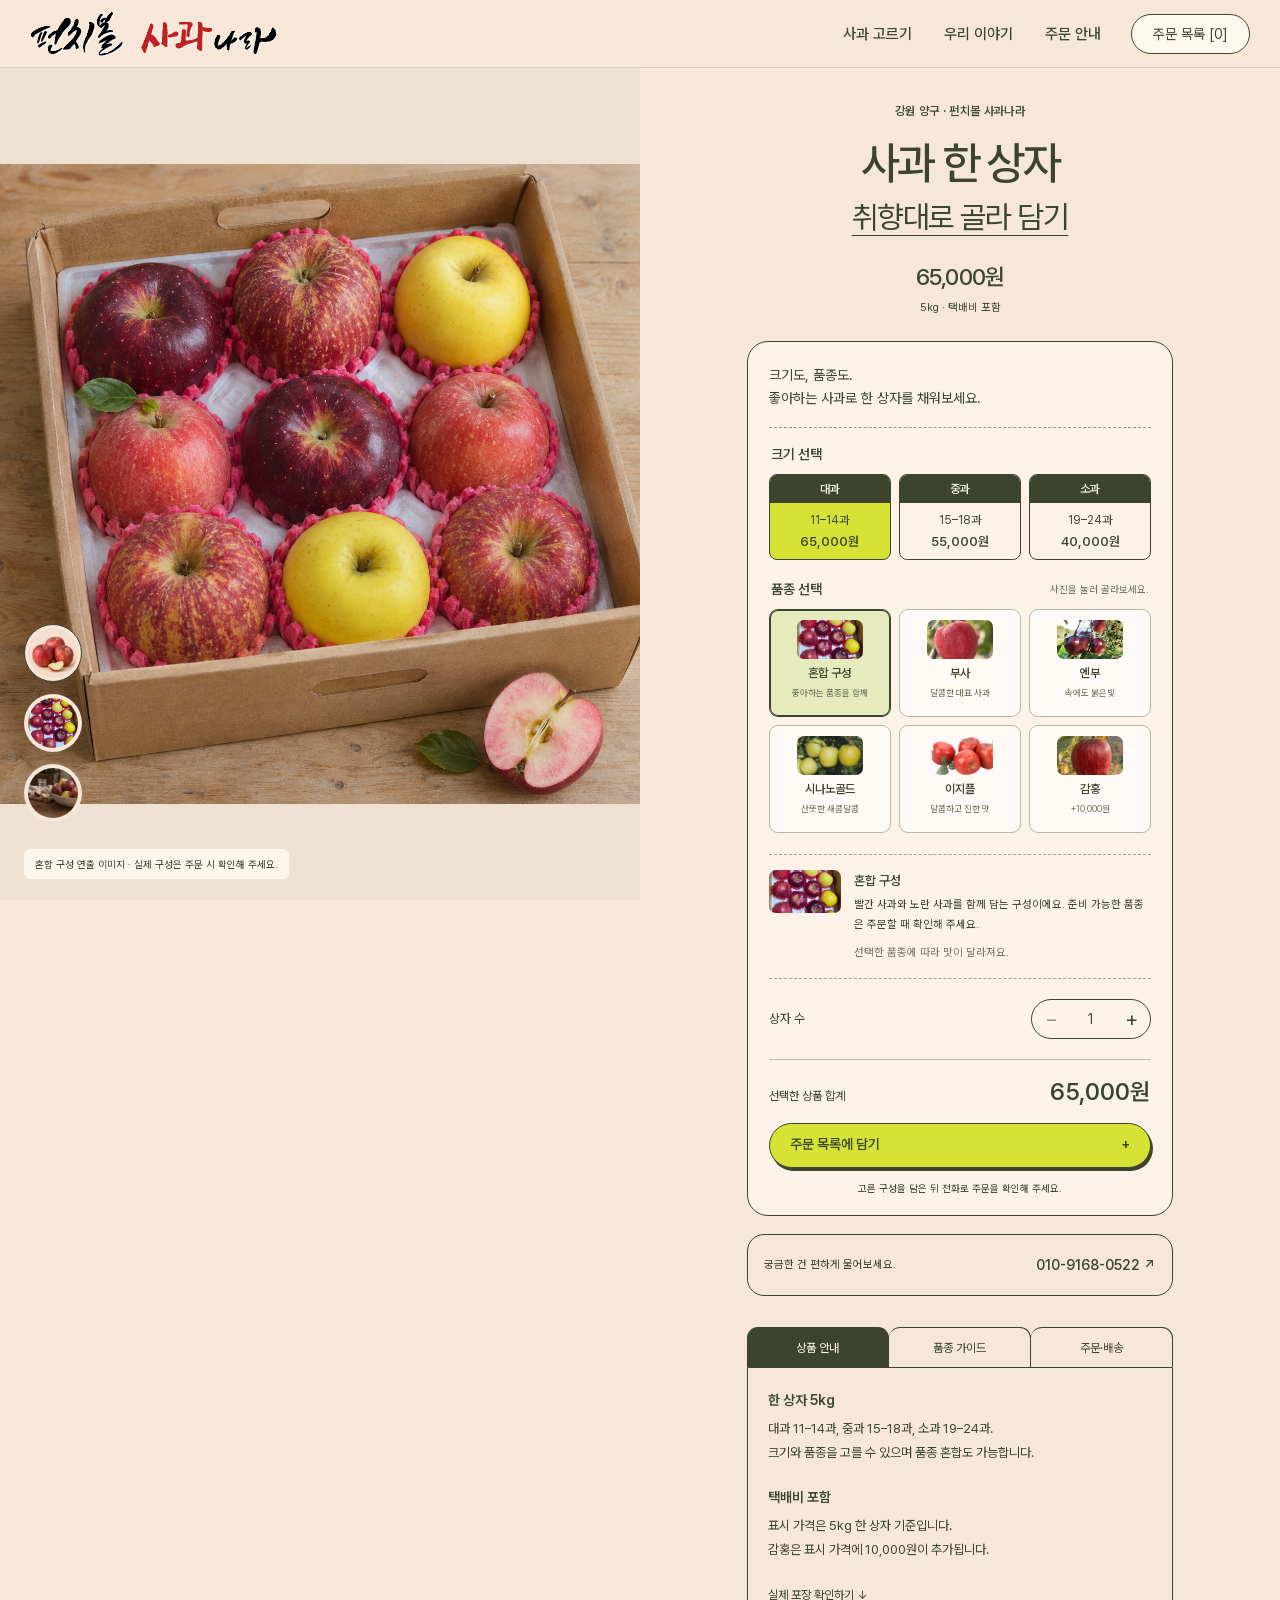
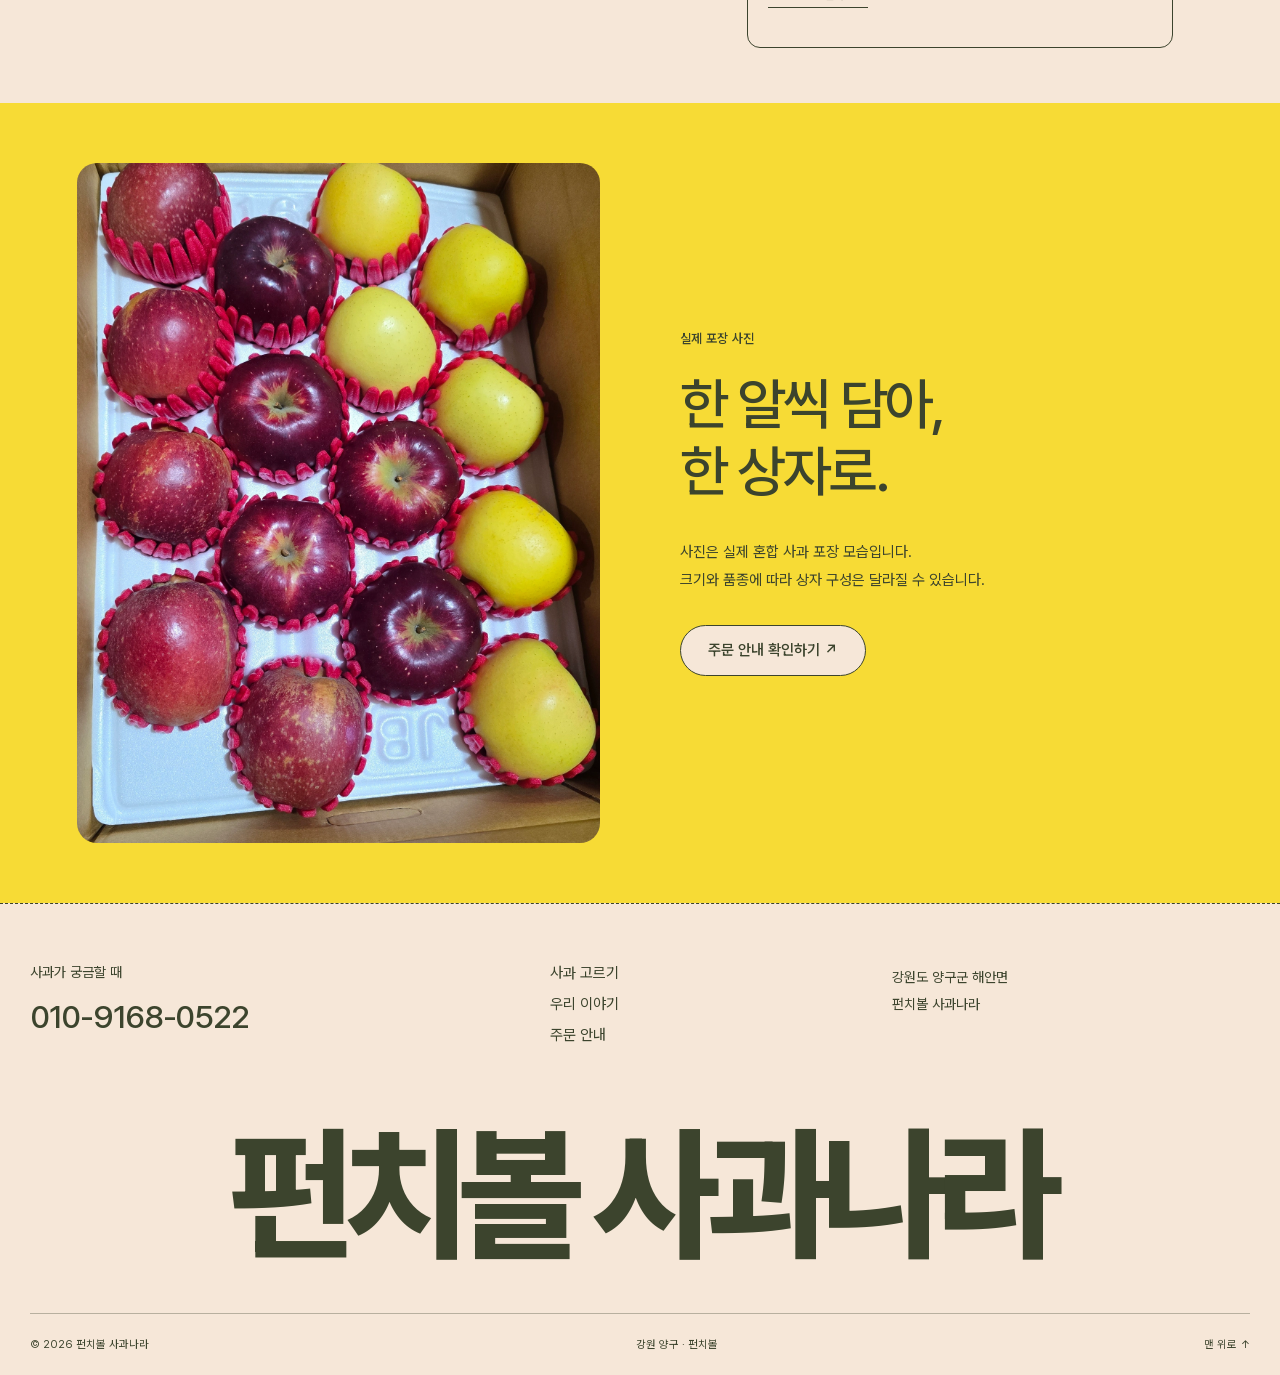
==== commit b4a4e1a2: "Clip stray upper lettering from horizontal brand logo" ====
--- a/product.html
+++ b/product.html
@@ -1,4 +1,4 @@
-<!doctype html><html lang="ko"><head><meta charset="utf-8"><meta name="viewport" content="width=device-width,initial-scale=1"><meta name="theme-color" content="#f6e7d8"><meta name="description" content="강원 양구 펀치볼 사과나라. 취향대로 고르는 사과 한 상자. 크기와 품종을 고르고 전화로 주문 문의하세요."><title>사과 한 상자 고르기 — 펀치볼 사과나라</title><link rel="preload" href="assets/PretendardVariable.woff2" as="font" type="font/woff2" crossorigin><link rel="stylesheet" href="styles.css?v=20261113-07"><script src="app.js?v=20261113-07" defer></script></head><body class="product-page" id="top"><a class="skip-link" href="#main">본문으로 이동</a><header class="site-header"><a class="brand" href="index.html" aria-label="펀치볼 사과나라 홈"><span class="brand-lockup"><span class="brand-fragment brand-first"><img src="assets/brand-wordmark.png" alt="펀치볼" width="188" height="81"></span><span class="brand-fragment brand-second"><img src="assets/brand-wordmark.png" alt="사과나라" width="188" height="81"></span></span></a><nav aria-label="주 메뉴"><a href="index.html#products">사과 고르기</a><a href="index.html#story">우리 이야기</a><a href="index.html#faq">주문 안내</a></nav><button class="basket-button" data-open-cart>주문 목록 <span data-cart-count>[0]</span></button><button class="menu-button" aria-label="메뉴 열기" aria-expanded="false" aria-controls="mobile-nav">메뉴</button></header><nav class="mobile-nav" id="mobile-nav" aria-label="모바일 메뉴" hidden><a href="index.html#products">사과 고르기</a><a href="index.html#story">우리 이야기</a><a href="index.html#faq">주문 안내</a></nav><main id="main"><section class="product-detail"><div class="detail-media"><div class="gallery-stage" data-gallery="apples"><div class="detail-visual"><div class="apple-sprite large" data-detail-sprite></div><img class="mixed-gallery-image" src="assets/mixed-apple-box.png" alt="붉은색, 짙은 자주색, 노란색 사과를 함께 담은 혼합 구성 연출 사진" width="1254" height="1254"></div><img class="gallery-photo" data-gallery-image src="assets/real-apple-box.webp" alt="실제 포장된 혼합 사과 상자" hidden width="1440" height="2560"><span class="gallery-caption" data-gallery-caption>상품 연출 이미지 · 구성은 선택 옵션에 따라 달라집니다.</span><div class="gallery-thumbnails" aria-label="상품 사진 선택"><button type="button" data-gallery-choice="apples" aria-label="사과 연출 사진 보기" aria-pressed="true"><span class="apple-sprite large" data-thumbnail-sprite></span></button><button type="button" data-gallery-choice="packing" aria-label="실제 포장 사진 보기" aria-pressed="false"><img src="assets/real-apple-box.webp" alt="" width="1440" height="2560"></button><button type="button" data-gallery-choice="table" aria-label="식탁 연출 사진 보기" aria-pressed="false"><img src="assets/apple-table-hero.png" alt="" width="1672" height="941"></button></div></div></div>
+<!doctype html><html lang="ko"><head><meta charset="utf-8"><meta name="viewport" content="width=device-width,initial-scale=1"><meta name="theme-color" content="#f6e7d8"><meta name="description" content="강원 양구 펀치볼 사과나라. 취향대로 고르는 사과 한 상자. 크기와 품종을 고르고 전화로 주문 문의하세요."><title>사과 한 상자 고르기 — 펀치볼 사과나라</title><link rel="preload" href="assets/PretendardVariable.woff2" as="font" type="font/woff2" crossorigin><link rel="stylesheet" href="styles.css?v=20261113-08"><script src="app.js?v=20261113-08" defer></script></head><body class="product-page" id="top"><a class="skip-link" href="#main">본문으로 이동</a><header class="site-header"><a class="brand" href="index.html" aria-label="펀치볼 사과나라 홈"><span class="brand-lockup"><span class="brand-fragment brand-first"><img src="assets/brand-wordmark.png" alt="펀치볼" width="188" height="81"></span><span class="brand-fragment brand-second"><img src="assets/brand-wordmark.png" alt="사과나라" width="188" height="81"></span></span></a><nav aria-label="주 메뉴"><a href="index.html#products">사과 고르기</a><a href="index.html#story">우리 이야기</a><a href="index.html#faq">주문 안내</a></nav><button class="basket-button" data-open-cart>주문 목록 <span data-cart-count>[0]</span></button><button class="menu-button" aria-label="메뉴 열기" aria-expanded="false" aria-controls="mobile-nav">메뉴</button></header><nav class="mobile-nav" id="mobile-nav" aria-label="모바일 메뉴" hidden><a href="index.html#products">사과 고르기</a><a href="index.html#story">우리 이야기</a><a href="index.html#faq">주문 안내</a></nav><main id="main"><section class="product-detail"><div class="detail-media"><div class="gallery-stage" data-gallery="apples"><div class="detail-visual"><div class="apple-sprite large" data-detail-sprite></div><img class="mixed-gallery-image" src="assets/mixed-apple-box.png" alt="붉은색, 짙은 자주색, 노란색 사과를 함께 담은 혼합 구성 연출 사진" width="1254" height="1254"></div><img class="gallery-photo" data-gallery-image src="assets/real-apple-box.webp" alt="실제 포장된 혼합 사과 상자" hidden width="1440" height="2560"><span class="gallery-caption" data-gallery-caption>상품 연출 이미지 · 구성은 선택 옵션에 따라 달라집니다.</span><div class="gallery-thumbnails" aria-label="상품 사진 선택"><button type="button" data-gallery-choice="apples" aria-label="사과 연출 사진 보기" aria-pressed="true"><span class="apple-sprite large" data-thumbnail-sprite></span></button><button type="button" data-gallery-choice="packing" aria-label="실제 포장 사진 보기" aria-pressed="false"><img src="assets/real-apple-box.webp" alt="" width="1440" height="2560"></button><button type="button" data-gallery-choice="table" aria-label="식탁 연출 사진 보기" aria-pressed="false"><img src="assets/apple-table-hero.png" alt="" width="1672" height="941"></button></div></div></div>
 <div class="detail-copy"><div class="product-heading"><p class="eyebrow">강원 양구 · 펀치볼 사과나라</p><h1>사과 한 상자</h1><p class="detail-subtitle">취향대로 골라 담기</p><div class="detail-price"><strong data-product-price>65,000원</strong><span>5kg · 택배비 포함</span></div></div>
 <form id="product-form" class="purchase-panel"><p class="panel-intro">크기도, 품종도.<br>좋아하는 사과로 한 상자를 채워보세요.</p><fieldset><legend>크기 선택</legend><div class="size-options"><label class="size-option"><input type="radio" name="size" value="large" checked><span><strong>대과</strong><small>11–14과</small><b>65,000원</b></span></label><label class="size-option"><input type="radio" name="size" value="medium" ><span><strong>중과</strong><small>15–18과</small><b>55,000원</b></span></label><label class="size-option"><input type="radio" name="size" value="small" ><span><strong>소과</strong><small>19–24과</small><b>40,000원</b></span></label></div></fieldset>
 <fieldset class="cultivar-fieldset"><legend>품종 선택 <span>사진을 눌러 골라보세요.</span></legend><div class="cultivar-options"><label class="cultivar-option"><input type="radio" name="variety" value="혼합" checked><span><span class="cultivar-photo photo-mixed "><img src="assets/cultivars/../real-apple-box.webp" alt="혼합 사과 실제 포장" width="150" height="100" loading="lazy"></span><strong>혼합 구성</strong><small>좋아하는 품종을 함께</small></span></label><label class="cultivar-option"><input type="radio" name="variety" value="부사" ><span><span class="cultivar-photo photo-fuji "><img src="assets/cultivars/fuji.webp" alt="부사 품종 참고 사진" width="150" height="100" loading="lazy"></span><strong>부사</strong><small>달콤한 대표 사과</small></span></label><label class="cultivar-option"><input type="radio" name="variety" value="엔부" ><span><span class="cultivar-photo photo-enbu "><img src="assets/cultivars/enbu-orchard.jpg" alt="엔부 품종 참고 사진" width="150" height="100" loading="lazy"></span><strong>엔부</strong><small>속에도 붉은빛</small></span></label><label class="cultivar-option"><input type="radio" name="variety" value="시나노골드" ><span><span class="cultivar-photo photo-shinano "><img src="assets/cultivars/shinano-gold.jpg" alt="시나노골드 품종 참고 사진" width="150" height="100" loading="lazy"></span><strong>시나노골드</strong><small>산뜻한 새콤달콤</small></span></label><label class="cultivar-option"><input type="radio" name="variety" value="이지플" ><span><span class="cultivar-photo photo-easyple "><img src="assets/cultivars/easyple.jpg" alt="이지플 품종 참고 사진" width="150" height="100" loading="lazy"></span><strong>이지플</strong><small>달콤하고 진한 맛</small></span></label><label class="cultivar-option"><input type="radio" name="variety" value="감홍" ><span><span class="cultivar-photo photo-gamhong "><img src="assets/cultivars/gamhong.webp" alt="감홍 품종 참고 사진" width="150" height="100" loading="lazy"></span><strong>감홍</strong><small>+10,000원</small></span></label></div></fieldset>
--- a/styles.css
+++ b/styles.css
@@ -264,7 +264,7 @@
 .brand-lockup{display:flex;align-items:flex-end;gap:14px;width:248px;height:44px}
 .brand-fragment{position:relative;display:block;overflow:hidden;flex-shrink:0}
 .brand-first{width:94px;height:44px}
-.brand-second{width:140px;height:38px}
+.brand-second{width:140px;height:38px;clip-path:inset(3px 0 0)}
 .brand-fragment img{position:absolute;width:188px;height:81px;max-width:none;filter:none}
 .brand-first img{left:0;top:0}
 .brand-second img{left:-48px;top:-43px}
